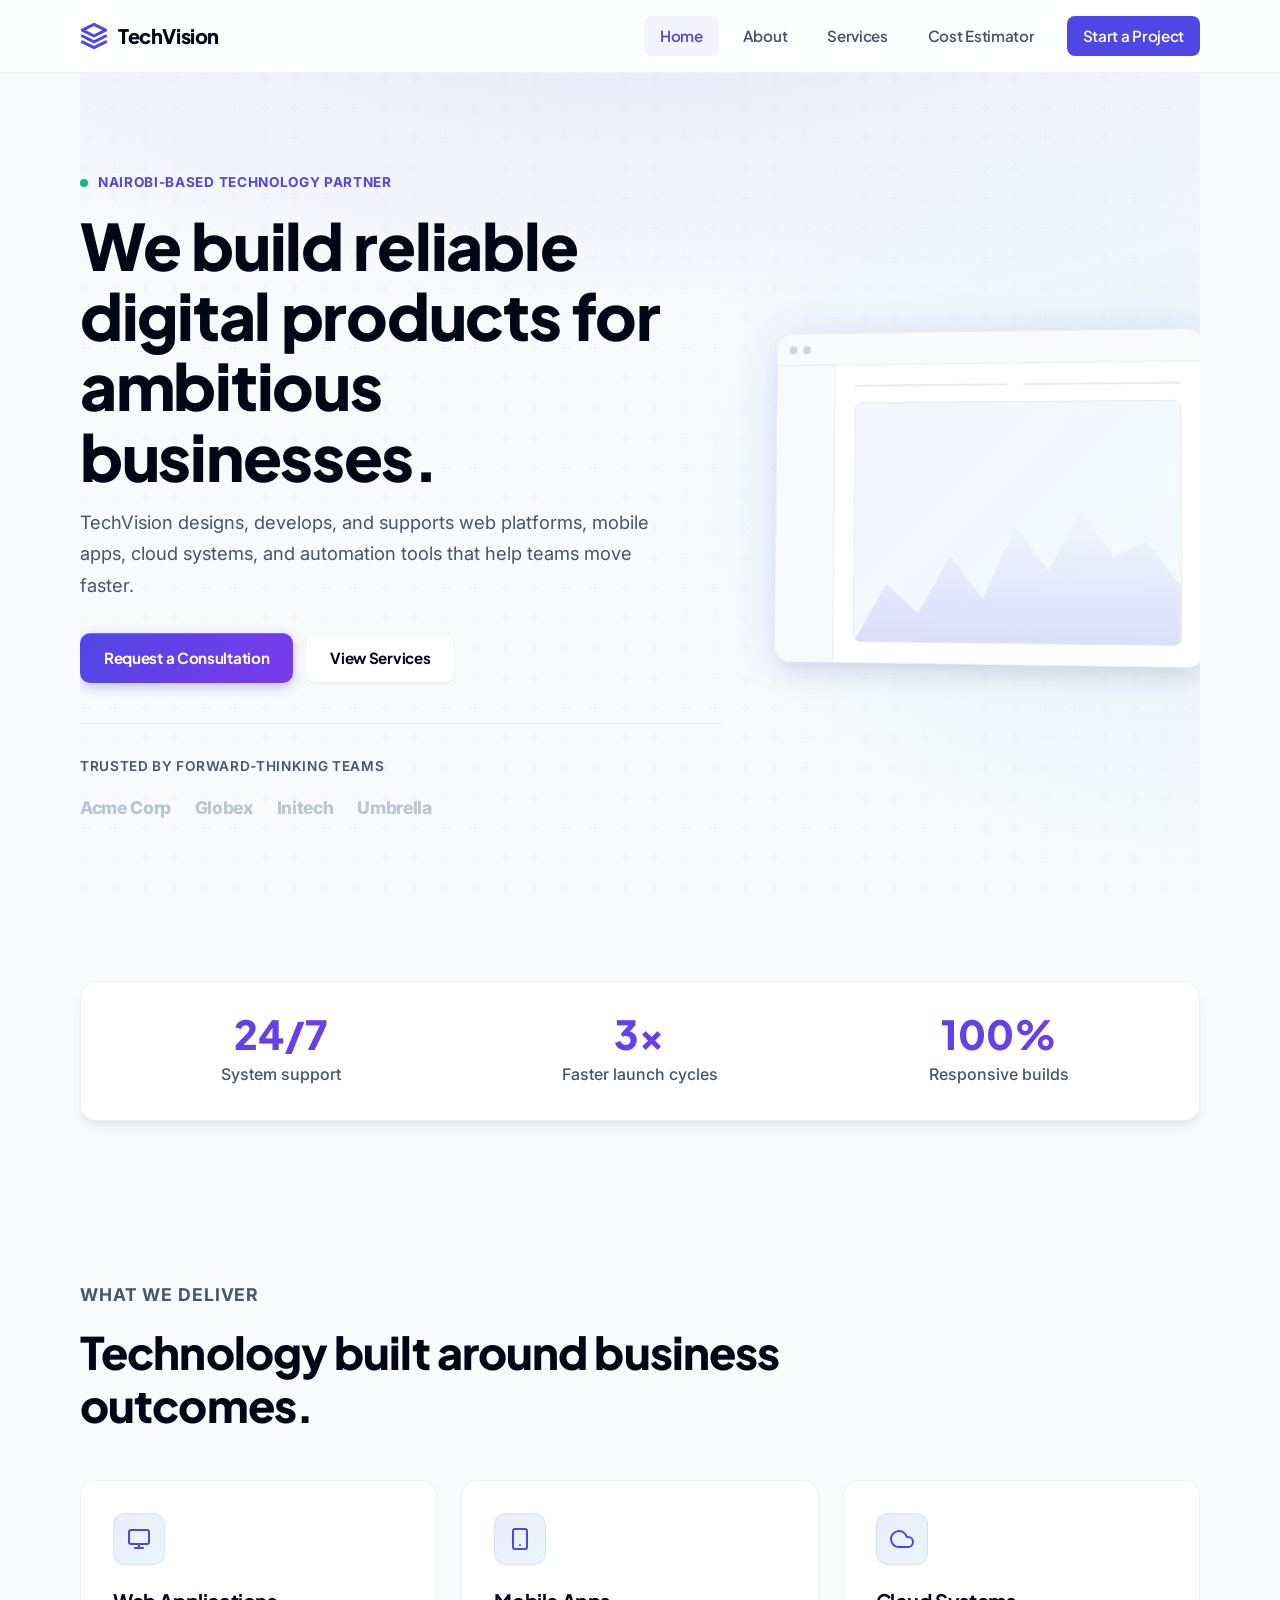
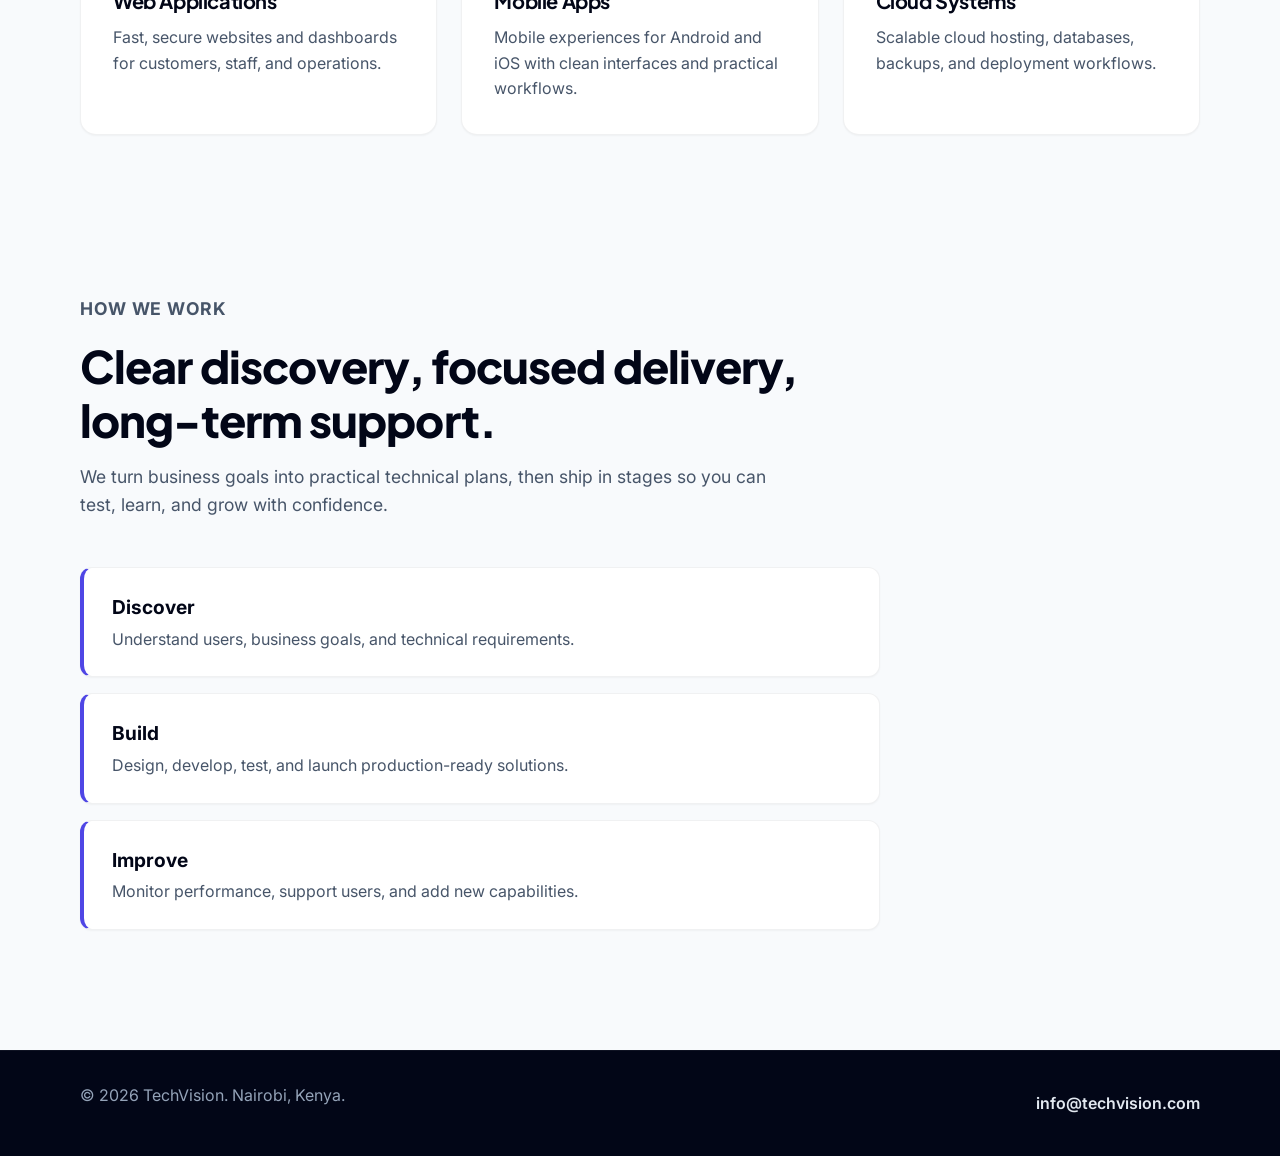
==== index.html @ 848f757a "Remove duplicate HTML files, enhance design with modern colors, gradients, and Inter font" ====
<!DOCTYPE html>
<html lang="en">
<head>
    <meta charset="UTF-8">
    <meta name="viewport" content="width=device-width, initial-scale=1.0">
    <title>TechVision | Digital Solutions for Growing Teams</title>
    
    <!-- Modern Fonts -->
    <link rel="preconnect" href="https://fonts.googleapis.com">
    <link rel="preconnect" href="https://fonts.gstatic.com" crossorigin>
    <link href="https://fonts.googleapis.com/css2?family=Plus+Jakarta+Sans:wght@500;700;800&family=Inter:wght@400;500;600&display=swap" rel="stylesheet">
    
    <link rel="stylesheet" href="style.css">
</head>
<body>

<header class="site-header">
    <nav class="nav">
        <a href="index.html" class="brand">
            <!-- SVG Logo Icon -->
            <svg width="28" height="28" viewBox="0 0 24 24" fill="none" stroke="currentColor" stroke-width="2.5" stroke-linecap="round" stroke-linejoin="round" style="color: var(--brand); margin-right: 10px;">
                <path d="M12 2L2 7l10 5 10-5-10-5z"/><path d="M2 17l10 5 10-5"/><path d="M2 12l10 5 10-5"/>
            </svg>
            TechVision
        </a>
        <button class="nav-toggle" aria-label="Toggle menu">
            <span></span><span></span><span></span>
        </button>
        <div class="nav-links">
            <a href="index.html" aria-current="page">Home</a>
            <a href="about.html">About</a>
            <a href="services.html">Services</a>
            <a href="estimator.html">Cost Estimator</a>
            <a href="contact.html" class="nav-cta">Start a Project</a>
        </div>
    </nav>
</header>

<main>
    <!-- HERO SECTION -->
    <section class="hero">
        <div class="hero-content">
            <p class="eyebrow"><span class="pulse-dot"></span> Nairobi-based technology partner</p>
            <h1>We build reliable digital products for ambitious businesses.</h1>
            <p class="hero-copy">TechVision designs, develops, and supports web platforms, mobile apps, cloud systems, and automation tools that help teams move faster.</p>
            
            <div class="hero-actions">
                <a href="contact.html" class="button primary">Request a Consultation</a>
                <a href="services.html" class="button secondary">View Services</a>
            </div>

            <!-- New Trust Bar -->
            <div class="trust-bar">
                <span>Trusted by forward-thinking teams</span>
                <div class="trust-logos">
                    <div class="logo-placeholder">Acme Corp</div>
                    <div class="logo-placeholder">Globex</div>
                    <div class="logo-placeholder">Initech</div>
                    <div class="logo-placeholder">Umbrella</div>
                </div>
            </div>
        </div>

        <!-- CSS-Only Dashboard Mockup Visual -->
        <div class="hero-visual">
            <div class="dashboard-mockup">
                <div class="mockup-header"></div>
                <div class="mockup-body">
                    <div class="mockup-sidebar"></div>
                    <div class="mockup-content">
                        <div class="mockup-card"></div>
                        <div class="mockup-card"></div>
                        <div class="mockup-chart"></div>
                    </div>
                </div>
            </div>
        </div>
    </section>

    <!-- METRICS SECTION -->
    <section class="section metrics-section">
        <div class="metrics-grid">
            <div class="metric-item">
                <strong>24/7</strong>
                <span>System support</span>
            </div>
            <div class="metric-item">
                <strong>3x</strong>
                <span>Faster launch cycles</span>
            </div>
            <div class="metric-item">
                <strong>100%</strong>
                <span>Responsive builds</span>
            </div>
        </div>
    </section>

    <!-- SERVICES SECTION -->
    <section class="section">
        <div class="section-heading">
            <p class="eyebrow">What we deliver</p>
            <h2>Technology built around business outcomes.</h2>
        </div>
        <div class="service-grid">
            <div class="card">
                <div class="service-icon">
                    <svg width="24" height="24" viewBox="0 0 24 24" fill="none" stroke="currentColor" stroke-width="2" stroke-linecap="round" stroke-linejoin="round"><rect x="2" y="3" width="20" height="14" rx="2" ry="2"></rect><line x1="8" y1="21" x2="16" y2="21"></line><line x1="12" y1="17" x2="12" y2="21"></line></svg>
                </div>
                <h3>Web Applications</h3>
                <p>Fast, secure websites and dashboards for customers, staff, and operations.</p>
            </div>
            <div class="card">
                <div class="service-icon">
                    <svg width="24" height="24" viewBox="0 0 24 24" fill="none" stroke="currentColor" stroke-width="2" stroke-linecap="round" stroke-linejoin="round"><rect x="5" y="2" width="14" height="20" rx="2" ry="2"></rect><line x1="12" y1="18" x2="12.01" y2="18"></line></svg>
                </div>
                <h3>Mobile Apps</h3>
                <p>Mobile experiences for Android and iOS with clean interfaces and practical workflows.</p>
            </div>
            <div class="card">
                <div class="service-icon">
                    <svg width="24" height="24" viewBox="0 0 24 24" fill="none" stroke="currentColor" stroke-width="2" stroke-linecap="round" stroke-linejoin="round"><path d="M18 10h-1.26A8 8 0 1 0 9 20h9a5 5 0 0 0 0-10z"></path></svg>
                </div>
                <h3>Cloud Systems</h3>
                <p>Scalable cloud hosting, databases, backups, and deployment workflows.</p>
            </div>
        </div>
    </section>

    <!-- PROCESS SECTION -->
    <section class="section">
        <div class="section-heading">
            <p class="eyebrow">How we work</p>
            <h2>Clear discovery, focused delivery, long-term support.</h2>
            <p>We turn business goals into practical technical plans, then ship in stages so you can test, learn, and grow with confidence.</p>
        </div>
        <div class="steps">
            <div>
                <strong>Discover</strong>
                <span>Understand users, business goals, and technical requirements.</span>
            </div>
            <div>
                <strong>Build</strong>
                <span>Design, develop, test, and launch production-ready solutions.</span>
            </div>
            <div>
                <strong>Improve</strong>
                <span>Monitor performance, support users, and add new capabilities.</span>
            </div>
        </div>
    </section>
</main>

<footer class="site-footer">
    <p>© 2026 TechVision. Nairobi, Kenya.</p>
    <a href="mailto:info@techvision.com">info@techvision.com</a>
</footer>

<script>
    // Simple mobile menu toggle
    document.querySelector('.nav-toggle').addEventListener('click', function() {
        document.querySelector('.nav-links').classList.toggle('is-open');
    });
</script>

</body>
</html>
---- style.css ----
:root {
    /* Modern Premium Palette */
    --ink: #020617;
    --muted: #475569;
    --line: rgba(15, 23, 42, 0.06);
    --paper: #ffffff;
    --soft: #f8fafc;
    
    /* Indigo & Cyan Tech Palette */
    --brand: #4f46e5; 
    --brand-dark: #3730a3;
    --brand-light: #818cf8;
    --accent: #06b6d4;
    --accent-dark: #0891b2;
    --success: #10b981;
    
    /* Modern Gradients & Shadows */
    --gradient: linear-gradient(135deg, #4f46e5 0%, #7c3aed 100%);
    --shadow-sm: 0 1px 2px rgba(0,0,0,0.04);
    --shadow: 0 4px 6px -1px rgba(0, 0, 0, 0.05), 0 10px 15px -3px rgba(0, 0, 0, 0.04);
    --shadow-lg: 0 20px 25px -5px rgba(0, 0, 0, 0.05), 0 10px 10px -5px rgba(0, 0, 0, 0.02);
    --glow: 0 0 40px rgba(79, 70, 229, 0.15);
}

* {
    box-sizing: border-box;
}

body {
    margin: 0;
    color: var(--ink);
    background: var(--soft);
    font-family: 'Inter', system-ui, -apple-system, sans-serif; 
    line-height: 1.6;
    -webkit-font-smoothing: antialiased;
    -moz-osx-font-smoothing: grayscale;
}

a {
    color: inherit;
    text-decoration: none;
}

/* --- TYPOGRAPHY --- */
h1, h2, h3, .brand, .button, .nav-links a, label, legend {
    font-family: 'Plus Jakarta Sans', system-ui, sans-serif;
    letter-spacing: -0.02em;
}

h1, h2 {
    color: var(--ink);
    font-weight: 800;
    margin: 0 0 16px;
}

h1 {
    font-size: clamp(2.5rem, 6vw, 4rem);
    line-height: 1.1;
}

h2 {
    font-size: clamp(1.8rem, 4vw, 2.8rem);
    line-height: 1.2;
}

h3 {
    margin: 0 0 8px;
    font-size: 1.25rem;
}

p {
    margin: 0 0 16px;
}

/* --- HEADER & NAV --- */
.site-header {
    position: sticky;
    top: 0;
    z-index: 20;
    background: rgba(255, 255, 255, 0.85);
    backdrop-filter: blur(12px);
    -webkit-backdrop-filter: blur(12px);
    border-bottom: 1px solid var(--line);
}

.nav {
    width: min(1120px, calc(100% - 32px));
    min-height: 72px;
    margin: 0 auto;
    display: flex;
    align-items: center;
    justify-content: space-between;
    gap: 24px;
}

.brand {
    display: inline-flex;
    align-items: center;
    font-weight: 800;
    font-size: 1.25rem;
    color: var(--ink);
}

.nav-links {
    display: flex;
    align-items: center;
    gap: 8px;
}

.nav-links a {
    min-height: 40px;
    display: inline-flex;
    align-items: center;
    padding: 8px 16px;
    color: var(--muted);
    font-weight: 600;
    font-size: 0.95rem;
    border-radius: 8px;
    transition: all 0.2s ease;
}

.nav-links a:hover,
.nav-links a[aria-current="page"] {
    color: var(--brand);
    background: rgba(79, 70, 229, 0.06);
}

.nav-links .nav-cta {
    color: white;
    background: var(--brand);
    margin-left: 8px;
}

.nav-links .nav-cta:hover {
    background: var(--brand-dark);
    color: white;
}

.nav-toggle {
    display: none;
    width: 42px;
    height: 42px;
    padding: 8px;
    border: 1px solid var(--line);
    background: white;
    border-radius: 8px;
    cursor: pointer;
}

.nav-toggle span {
    display: block;
    height: 2px;
    margin: 5px 0;
    background: var(--ink);
    border-radius: 2px;
}

/* --- LAYOUT CONTAINERS --- */
.hero,
.section {
    width: min(1120px, calc(100% - 32px));
    margin: 0 auto;
}

/* --- HERO SECTION --- */
.hero {
    min-height: calc(100vh - 72px);
    display: grid;
    grid-template-columns: minmax(0, 1.2fr) minmax(280px, 0.8fr);
    align-items: center;
    gap: 48px;
    padding: 80px 0 60px;
    position: relative;
    overflow: hidden;
    background-image: 
        radial-gradient(ellipse 80% 50% at 50% -20%, rgba(79, 70, 229, 0.12), transparent),
        radial-gradient(ellipse 50% 50% at 100% 50%, rgba(6, 182, 212, 0.08), transparent),
        url("data:image/svg+xml,%3Csvg width='60' height='60' viewBox='0 0 60 60' xmlns='http://www.w3.org/2000/svg'%3E%3Cg fill='none' fill-rule='evenodd'%3E%3Cg fill='%239C92AC' fill-opacity='0.03'%3E%3Cpath d='M36 34v-4h-2v4h-4v2h4v4h2v-4h4v-2h-4zm0-30V0h-2v4h-4v2h4v4h2V6h4V4h-4zM6 34v-4H4v4H0v2h4v4h2v-4h4v-2H6zM6 4V0H4v4H0v2h4v4h2V6h4V4H6z'/%3E%3C/g%3E%3C/g%3E%3C/svg%3E");
}

.hero-content {
    position: relative;
    z-index: 2;
}

.eyebrow {
    margin: 0 0 16px;
    color: var(--brand);
    font-size: 0.85rem;
    font-weight: 700;
    letter-spacing: 0.05em;
    text-transform: uppercase;
    display: flex;
    align-items: center;
}

.pulse-dot {
    display: inline-block;
    width: 8px;
    height: 8px;
    background: var(--success);
    border-radius: 50%;
    margin-right: 10px;
    box-shadow: 0 0 0 0 rgba(16, 185, 129, 0.7);
    animation: pulse 2s infinite;
}

@keyframes pulse {
    0% { box-shadow: 0 0 0 0 rgba(16, 185, 129, 0.7); }
    70% { box-shadow: 0 0 0 10px rgba(16, 185, 129, 0); }
    100% { box-shadow: 0 0 0 0 rgba(16, 185, 129, 0); }
}

.hero-copy {
    max-width: 600px;
    color: var(--muted);
    font-size: 1.15rem;
    line-height: 1.7;
}

.hero-actions {
    display: flex;
    flex-wrap: wrap;
    gap: 12px;
    margin: 32px 0;
}

/* --- BUTTONS --- */
.button {
    min-height: 48px;
    display: inline-flex;
    align-items: center;
    justify-content: center;
    padding: 12px 24px;
    border: 0;
    border-radius: 10px;
    font-weight: 700;
    font-size: 0.95rem;
    cursor: pointer;
    transition: all 0.3s cubic-bezier(0.4, 0, 0.2, 1);
    position: relative;
    overflow: hidden;
}

.button.primary {
    color: white;
    background: var(--gradient);
    box-shadow: 0 4px 12px rgba(79, 70, 229, 0.3), inset 0 1px 0 rgba(255,255,255,0.2);
}

.button.primary:hover {
    transform: translateY(-2px);
    box-shadow: 0 8px 20px rgba(79, 70, 229, 0.4), inset 0 1px 0 rgba(255,255,255,0.2);
}

.button.secondary {
    color: var(--ink);
    background: var(--paper);
    border: 1px solid var(--line);
    box-shadow: var(--shadow-sm);
}

.button.secondary:hover {
    background: var(--soft);
    border-color: rgba(79, 70, 229, 0.2);
    transform: translateY(-2px);
    box-shadow: var(--shadow);
}

/* --- TRUST BAR --- */
.trust-bar {
    margin-top: 40px;
    padding-top: 32px;
    border-top: 1px solid var(--line);
}

.trust-bar span {
    display: block;
    color: var(--muted);
    font-size: 0.85rem;
    font-weight: 600;
    margin-bottom: 16px;
    text-transform: uppercase;
    letter-spacing: 0.05em;
}

.trust-logos {
    display: flex;
    flex-wrap: wrap;
    gap: 24px;
    align-items: center;
}

.logo-placeholder {
    color: #94a3b8;
    font-weight: 800;
    font-size: 1.1rem;
    letter-spacing: -0.02em;
    opacity: 0.6;
    transition: opacity 0.2s;
}

.logo-placeholder:hover {
    opacity: 1;
}

/* --- HERO VISUAL (Mockup) --- */
.hero-visual {
    position: relative;
    perspective: 1000px;
}

.dashboard-mockup {
    background: var(--paper);
    border: 1px solid var(--line);
    border-radius: 16px;
    box-shadow: var(--shadow-lg), var(--glow);
    overflow: hidden;
    transform: rotateY(-5deg) rotateX(2deg);
    transition: transform 0.5s ease;
}

.dashboard-mockup:hover {
    transform: rotateY(0deg) rotateX(0deg);
}

.mockup-header {
    height: 32px;
    background: var(--soft);
    border-bottom: 1px solid var(--line);
    display: flex;
    align-items: center;
    padding: 0 12px;
    gap: 6px;
}

.mockup-header::before,
.mockup-header::after {
    content: '';
    width: 8px;
    height: 8px;
    border-radius: 50%;
    background: #cbd5e1;
}

.mockup-body {
    display: flex;
    height: 300px;
}

.mockup-sidebar {
    width: 60px;
    background: var(--soft);
    border-right: 1px solid var(--line);
}

.mockup-content {
    flex: 1;
    padding: 20px;
    display: grid;
    grid-template-columns: 1fr 1fr;
    grid-template-rows: auto 1fr;
    gap: 16px;
}

.mockup-card {
    background: var(--soft);
    border-radius: 8px;
    border: 1px solid var(--line);
}

.mockup-chart {
    grid-column: 1 / -1;
    background: linear-gradient(135deg, rgba(79, 70, 229, 0.05), rgba(6, 182, 212, 0.05));
    border-radius: 8px;
    border: 1px solid var(--line);
    position: relative;
    overflow: hidden;
}

.mockup-chart::after {
    content: '';
    position: absolute;
    bottom: 0;
    left: 0;
    right: 0;
    height: 60%;
    background: linear-gradient(to top, rgba(79, 70, 229, 0.15), transparent);
    clip-path: polygon(0 100%, 10% 60%, 20% 80%, 30% 40%, 40% 70%, 50% 20%, 60% 50%, 70% 10%, 80% 40%, 90% 30%, 100% 60%, 100% 100%);
}

/* --- METRICS SECTION --- */
.metrics-section {
    padding: 40px 0;
}

.metrics-grid {
    display: grid;
    grid-template-columns: repeat(3, 1fr);
    gap: 24px;
    background: var(--paper);
    border: 1px solid var(--line);
    border-radius: 16px;
    padding: 32px;
    box-shadow: var(--shadow);
}

.metric-item {
    text-align: center;
}

.metric-item strong {
    display: block;
    font-family: 'Plus Jakarta Sans', sans-serif;
    font-size: 2.5rem;
    font-weight: 800;
    color: var(--brand);
    line-height: 1;
    margin-bottom: 8px;
    background: var(--gradient);
    -webkit-background-clip: text;
    -webkit-text-fill-color: transparent;
    background-clip: text;
}

.metric-item span {
    color: var(--muted);
    font-weight: 500;
}

/* --- SECTIONS --- */
.section {
    padding: 80px 0;
}

.section-heading {
    max-width: 720px;
    margin-bottom: 48px;
}

.section-heading p {
    color: var(--muted);
    font-size: 1.1rem;
}

/* --- SERVICE GRID --- */
.service-grid {
    display: grid;
    grid-template-columns: repeat(3, minmax(0, 1fr));
    gap: 24px;
}

.card {
    background: var(--paper);
    border: 1px solid var(--line);
    border-radius: 16px;
    box-shadow: var(--shadow-sm);
    transition: all 0.3s cubic-bezier(0.4, 0, 0.2, 1);
    padding: 32px;
}

.card:hover {
    transform: translateY(-6px);
    border-color: rgba(79, 70, 229, 0.2);
    box-shadow: var(--shadow-lg), var(--glow);
}

.service-icon {
    width: 52px;
    height: 52px;
    display: flex;
    align-items: center;
    justify-content: center;
    margin-bottom: 20px;
    background: linear-gradient(135deg, rgba(79, 70, 229, 0.1), rgba(6, 182, 212, 0.1));
    border: 1px solid rgba(79, 70, 229, 0.1);
    border-radius: 12px;
    color: var(--brand);
}

.card p {
    color: var(--muted);
    margin: 0;
}

/* --- STEPS --- */
.steps {
    display: grid;
    gap: 16px;
    max-width: 800px;
}

.steps div {
    padding: 24px 28px;
    background: var(--paper);
    border: 1px solid var(--line);
    border-left: 4px solid var(--brand);
    border-radius: 12px;
    transition: all 0.3s ease;
    box-shadow: var(--shadow-sm);
    display: flex;
    flex-direction: column;
    gap: 4px;
}

.steps div:hover {
    transform: translateX(8px);
    border-color: rgba(79, 70, 229, 0.2);
    border-left-color: var(--accent);
    box-shadow: var(--shadow);
}

.steps strong {
    font-size: 1.2rem;
    color: var(--ink);
}

.steps span {
    color: var(--muted);
}

/* --- FOOTER --- */
.site-footer {
    display: flex;
    justify-content: space-between;
    align-items: center;
    gap: 20px;
    padding: 32px max(16px, calc((100% - 1120px) / 2));
    color: #94a3b8;
    background: var(--ink);
    border-top: 1px solid rgba(255,255,255,0.05);
    margin-top: 40px;
}

.site-footer a {
    color: #e2e8f0;
    font-weight: 600;
    transition: color 0.2s;
}

.site-footer a:hover {
    color: white;
}

/* --- RESPONSIVE --- */
@media (max-width: 900px) {
    .hero {
        grid-template-columns: 1fr;
        min-height: auto;
        padding-top: 48px;
        text-align: center;
    }
    
    .hero-content {
        display: flex;
        flex-direction: column;
        align-items: center;
    }
    
    .hero-copy {
        max-width: 100%;
    }
    
    .hero-actions {
        justify-content: center;
    }
    
    .trust-bar {
        text-align: center;
    }
    
    .trust-logos {
        justify-content: center;
    }
    
    .dashboard-mockup {
        transform: none;
        margin-top: 40px;
    }
    
    .service-grid {
        grid-template-columns: 1fr;
    }
    
    .metrics-grid {
        grid-template-columns: 1fr;
        gap: 32px;
    }
}

@media (max-width: 780px) {
    .nav {
        flex-wrap: wrap;
        padding: 12px 0;
    }

    .nav-toggle {
        display: block;
    }

    .nav-links {
        width: 100%;
        display: none;
        align-items: stretch;
        flex-direction: column;
        margin-top: 12px;
    }

    .nav-links.is-open {
        display: flex;
    }

    .nav-links a {
        justify-content: center;
        padding: 12px;
    }
    
    .nav-links .nav-cta {
        margin-left: 0;
        margin-top: 8px;
    }

    .site-footer {
        flex-direction: column;
        text-align: center;
    }
}
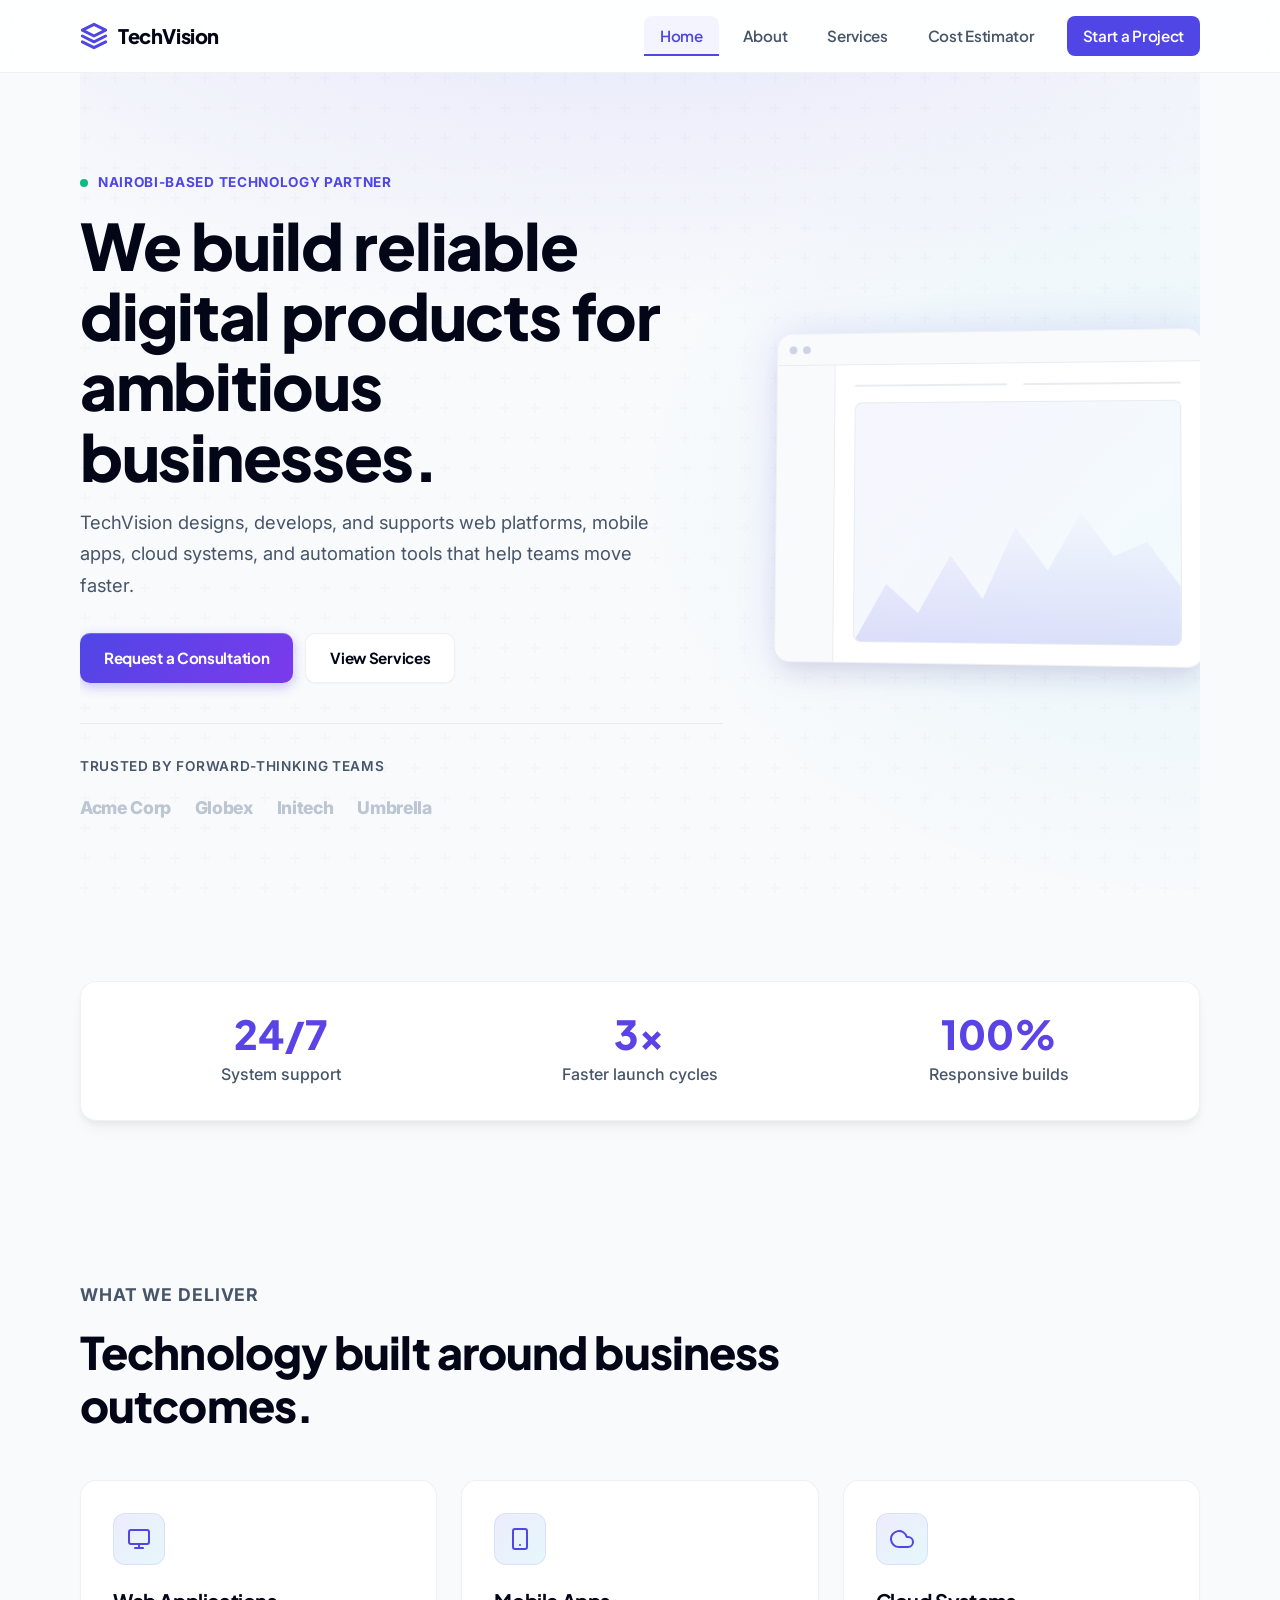
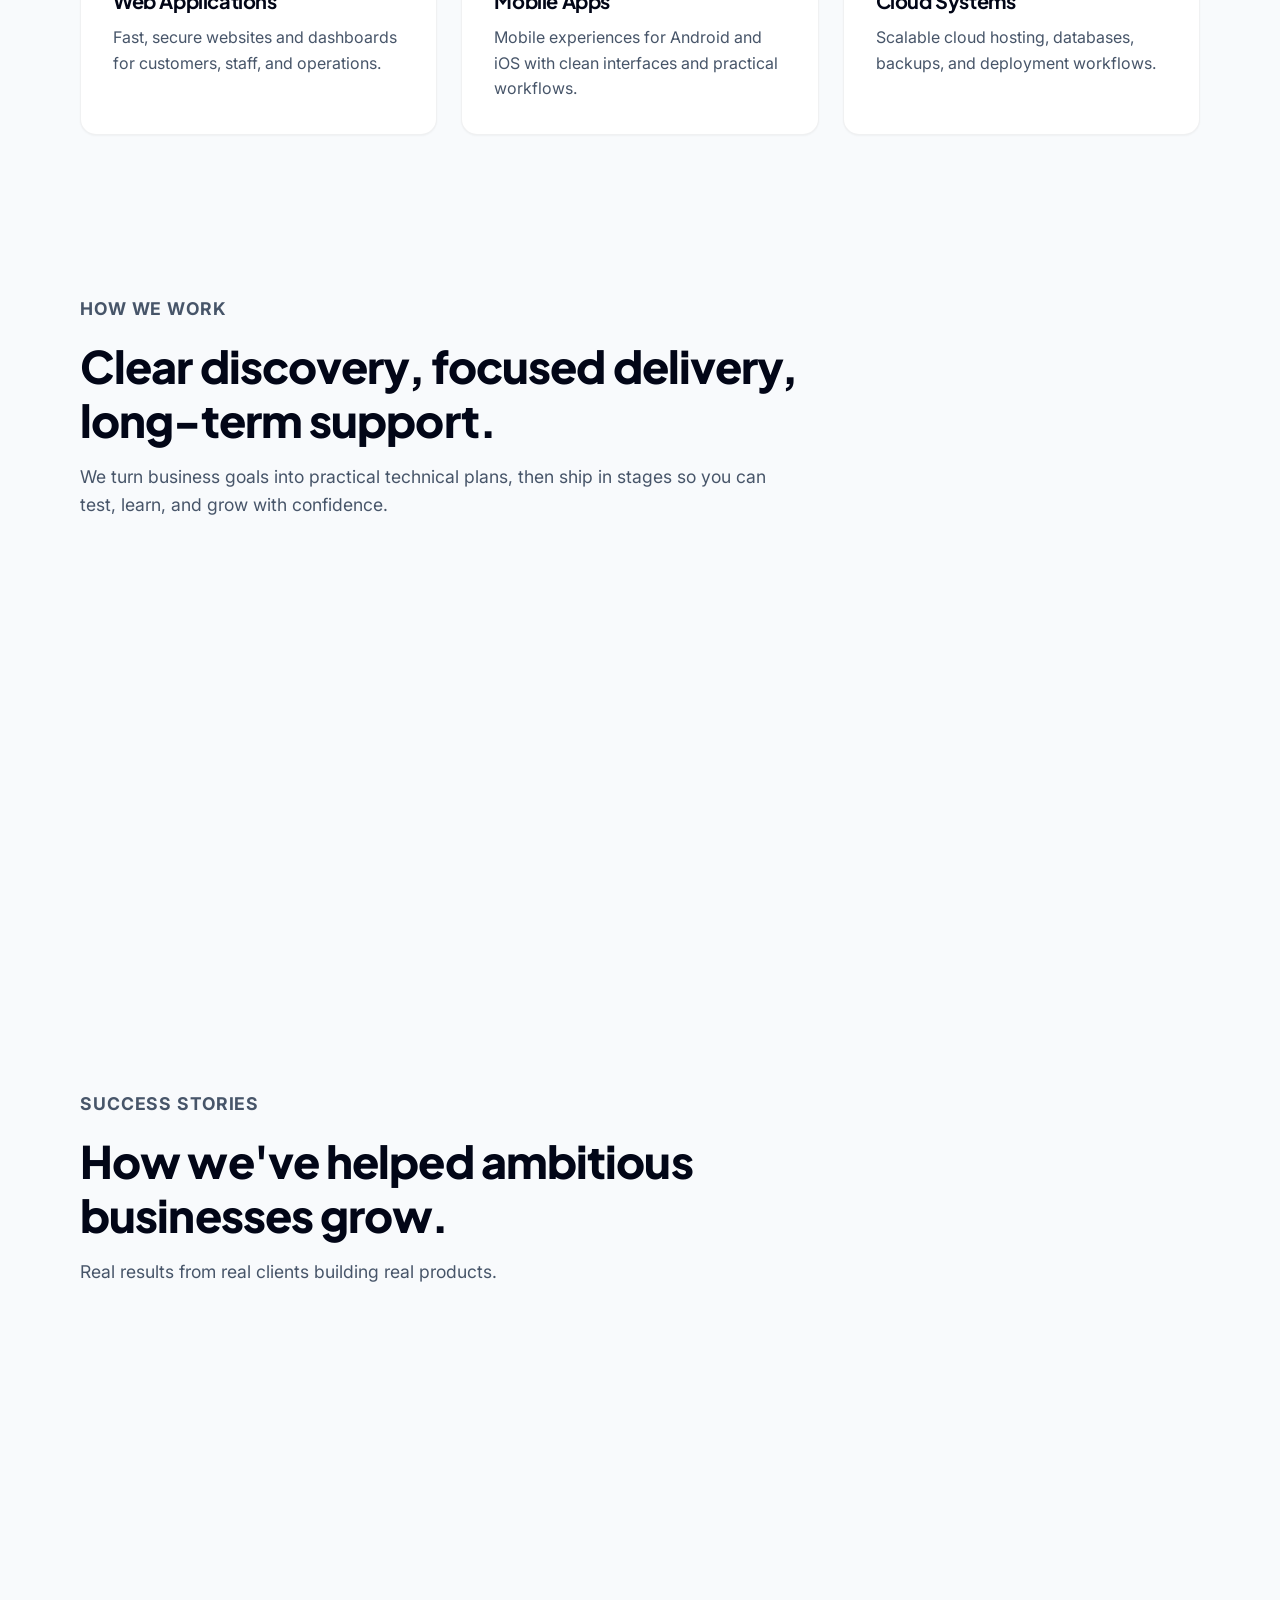
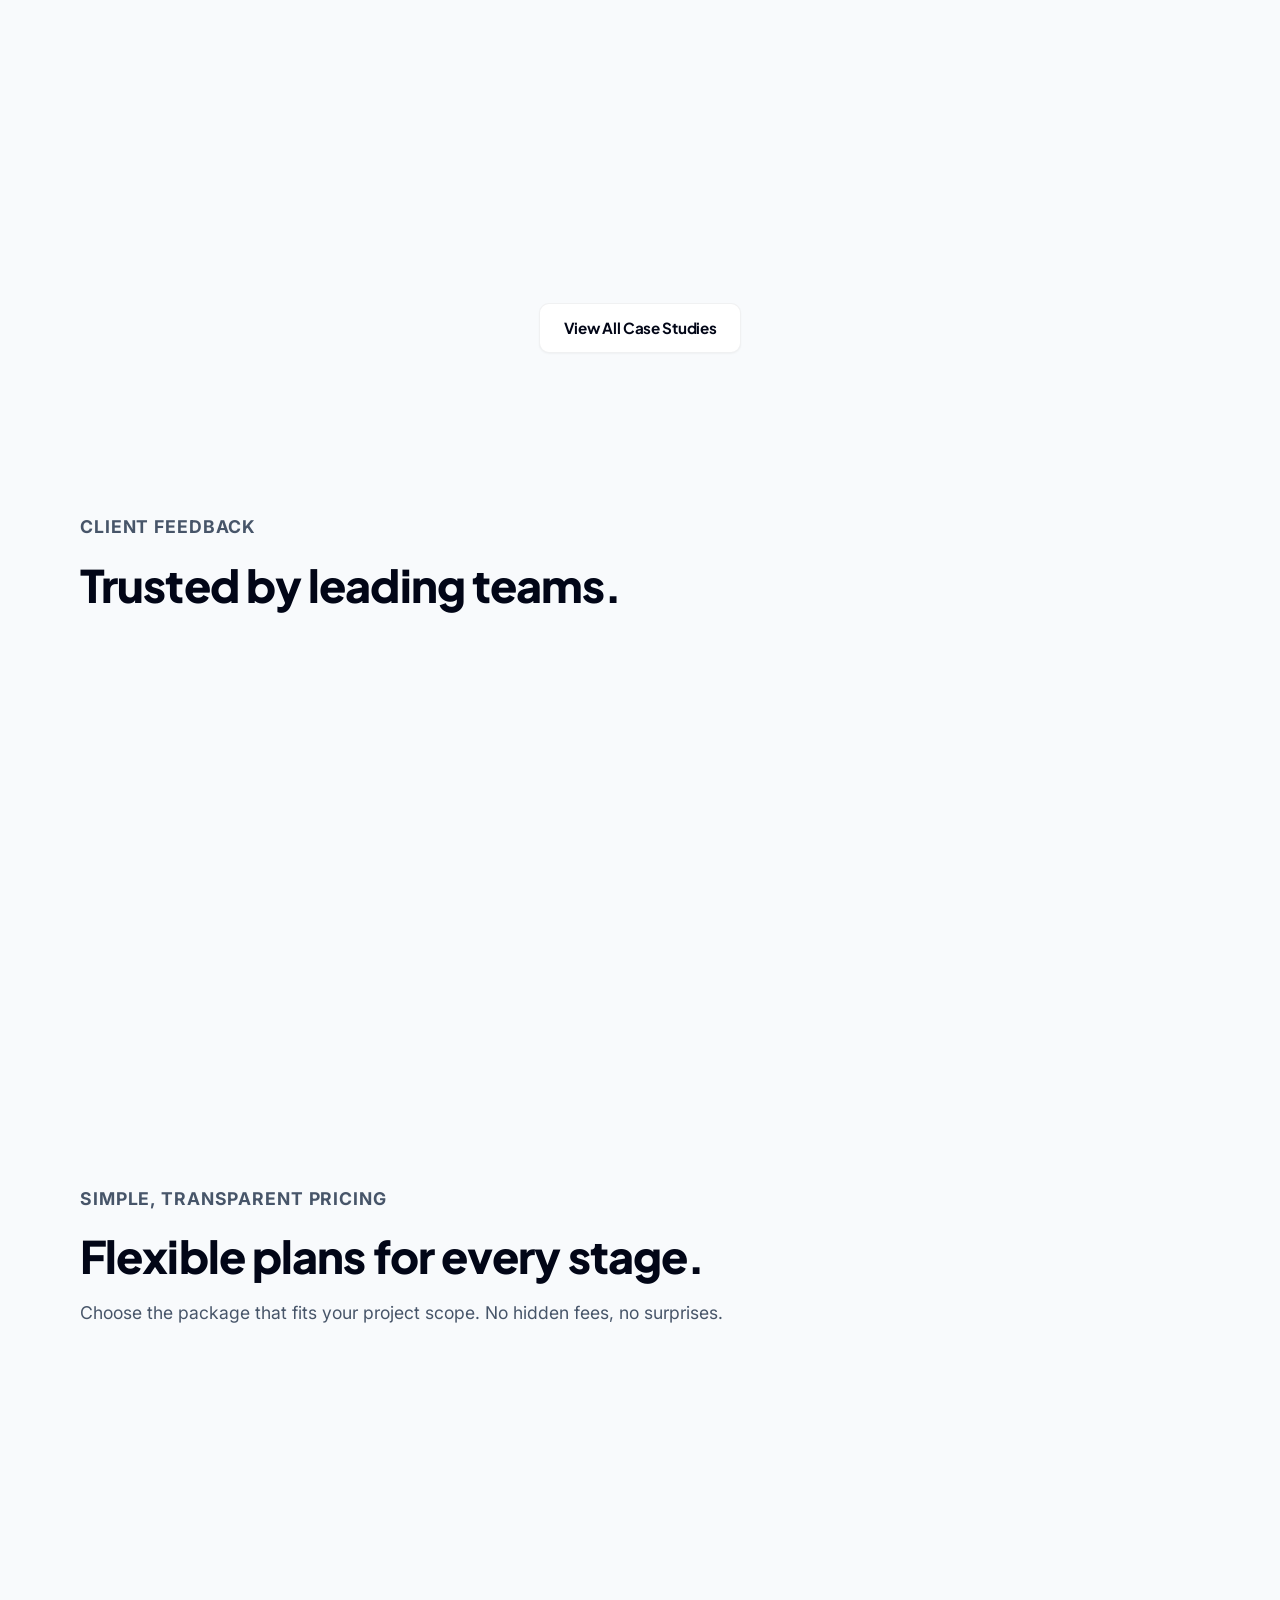
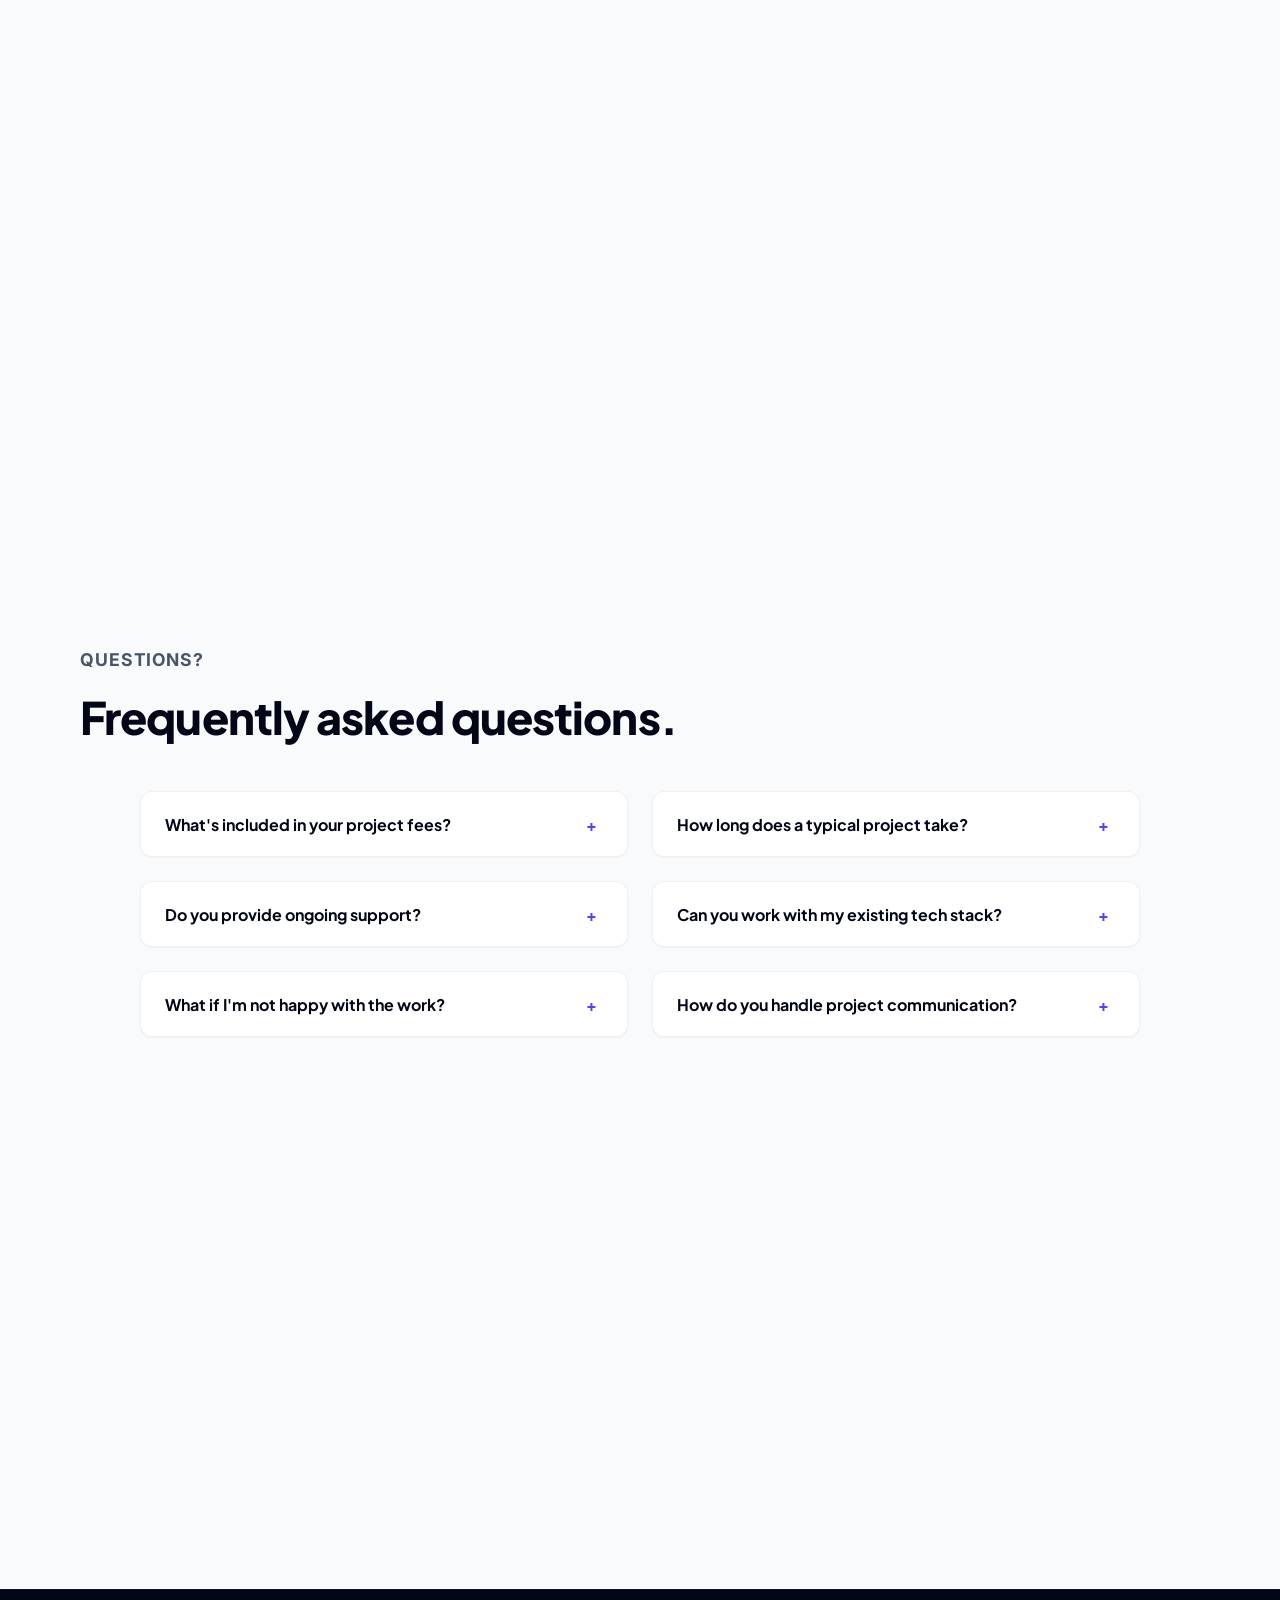
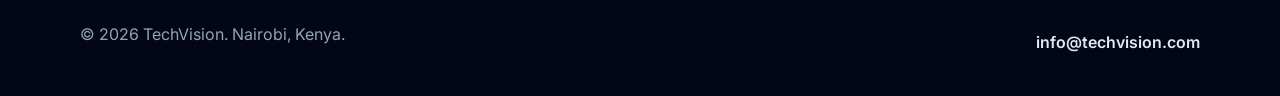
==== commit 2ff48f08: "feat: add new case studies page with detailed project examples Co-authored-by: Okello Elly <19509687" ====
--- a/index.html
+++ b/index.html
@@ -134,18 +134,243 @@
             <p>We turn business goals into practical technical plans, then ship in stages so you can test, learn, and grow with confidence.</p>
         </div>
         <div class="steps">
-            <div>
+            <div class="animate-on-scroll">
                 <strong>Discover</strong>
                 <span>Understand users, business goals, and technical requirements.</span>
             </div>
-            <div>
+            <div class="animate-on-scroll">
                 <strong>Build</strong>
                 <span>Design, develop, test, and launch production-ready solutions.</span>
             </div>
-            <div>
+            <div class="animate-on-scroll">
                 <strong>Improve</strong>
                 <span>Monitor performance, support users, and add new capabilities.</span>
             </div>
+        </div>
+    </section>
+
+    <!-- CASE STUDIES PREVIEW SECTION -->
+    <section class="section">
+        <div class="section-heading">
+            <p class="eyebrow">Success stories</p>
+            <h2>How we've helped ambitious businesses grow.</h2>
+            <p>Real results from real clients building real products.</p>
+        </div>
+        <div class="case-study-grid">
+            <div class="case-study-card animate-on-scroll">
+                <div class="case-study-image">📊</div>
+                <div class="case-study-content">
+                    <span class="case-study-tag">SaaS Platform</span>
+                    <h3 class="case-study-title">Enterprise Dashboard</h3>
+                    <p class="case-study-desc">Built a real-time analytics dashboard for a FinTech startup, enabling data-driven decisions across 50+ customers.</p>
+                    <div class="case-study-result">
+                        <div class="result-item">
+                            <span class="result-number">50+</span>
+                            <span class="result-label">Active Users</span>
+                        </div>
+                        <div class="result-item">
+                            <span class="result-number">99.9%</span>
+                            <span class="result-label">Uptime</span>
+                        </div>
+                    </div>
+                </div>
+            </div>
+            <div class="case-study-card animate-on-scroll">
+                <div class="case-study-image">📱</div>
+                <div class="case-study-content">
+                    <span class="case-study-tag">Mobile App</span>
+                    <h3 class="case-study-title">Consumer App Launch</h3>
+                    <p class="case-study-desc">Developed a cross-platform mobile app for an e-commerce startup, from concept to App Store & Google Play in 16 weeks.</p>
+                    <div class="case-study-result">
+                        <div class="result-item">
+                            <span class="result-number">100K+</span>
+                            <span class="result-label">Downloads</span>
+                        </div>
+                        <div class="result-item">
+                            <span class="result-number">4.7★</span>
+                            <span class="result-label">App Rating</span>
+                        </div>
+                    </div>
+                </div>
+            </div>
+        </div>
+        <div style="text-align: center; margin-top: 40px;">
+            <a href="case-studies.html" class="button secondary">View All Case Studies</a>
+        </div>
+    </section>
+
+    <!-- TESTIMONIALS SECTION -->
+    <section class="section">
+        <div class="section-heading">
+            <p class="eyebrow">Client feedback</p>
+            <h2>Trusted by leading teams.</h2>
+        </div>
+        <div class="testimonial-grid">
+            <div class="testimonial-card animate-on-scroll">
+                <div class="testimonial-header">
+                    <div class="testimonial-avatar">SN</div>
+                    <div class="testimonial-info">
+                        <h4 class="testimonial-name">Sarah Njeri</h4>
+                        <p class="testimonial-role">CEO, FinFlow</p>
+                    </div>
+                </div>
+                <div class="testimonial-stars">★★★★★</div>
+                <p class="testimonial-text">"TechVision didn't just build our platform—they understood our business and delivered solutions that actually work. The team's expertise in cloud infrastructure saved us thousands in hosting costs."</p>
+            </div>
+            <div class="testimonial-card animate-on-scroll">
+                <div class="testimonial-header">
+                    <div class="testimonial-avatar">MW</div>
+                    <div class="testimonial-info">
+                        <h4 class="testimonial-name">Marcus Williams</h4>
+                        <p class="testimonial-role">Product Manager, Apex</p>
+                    </div>
+                </div>
+                <div class="testimonial-stars">★★★★★</div>
+                <p class="testimonial-text">"Working with TechVision was seamless. They communicated clearly, met every deadline, and the code quality is exceptional. Our app has been stable since launch."</p>
+            </div>
+            <div class="testimonial-card animate-on-scroll">
+                <div class="testimonial-header">
+                    <div class="testimonial-avatar">AK</div>
+                    <div class="testimonial-info">
+                        <h4 class="testimonial-name">Amara Kipchoge</h4>
+                        <p class="testimonial-role">Founder, LocalHub</p>
+                    </div>
+                </div>
+                <div class="testimonial-stars">★★★★★</div>
+                <p class="testimonial-text">"The team's creativity and technical skill transformed our vision into reality. They're not just developers—they're strategic partners who care about our success."</p>
+            </div>
+        </div>
+    </section>
+
+    <!-- PRICING SECTION -->
+    <section class="section">
+        <div class="section-heading">
+            <p class="eyebrow">Simple, transparent pricing</p>
+            <h2>Flexible plans for every stage.</h2>
+            <p>Choose the package that fits your project scope. No hidden fees, no surprises.</p>
+        </div>
+        <div class="pricing-grid">
+            <div class="pricing-card animate-on-scroll">
+                <h3 class="pricing-name">Starter</h3>
+                <p class="pricing-desc">Perfect for MVPs and small projects</p>
+                <div class="pricing-price">$5,000</div>
+                <p class="pricing-period">One-time project fee</p>
+                <ul class="pricing-features">
+                    <li>Up to 8 weeks</li>
+                    <li>Single platform (web or mobile)</li>
+                    <li>Basic UI/UX</li>
+                    <li>2 rounds of revisions</li>
+                    <li>1 month support included</li>
+                </ul>
+                <a href="contact.html" class="button secondary pricing-cta">Get Started</a>
+            </div>
+            <div class="pricing-card featured animate-on-scroll">
+                <div class="pricing-badge">Recommended</div>
+                <h3 class="pricing-name">Professional</h3>
+                <p class="pricing-desc">For serious growth-stage projects</p>
+                <div class="pricing-price">$15,000</div>
+                <p class="pricing-period">One-time project fee</p>
+                <ul class="pricing-features">
+                    <li>12-16 weeks</li>
+                    <li>Web + mobile app</li>
+                    <li>Custom UI/UX design</li>
+                    <li>Unlimited revisions</li>
+                    <li>3 months support included</li>
+                    <li>Performance optimization</li>
+                </ul>
+                <a href="contact.html" class="button primary pricing-cta">Start Project</a>
+            </div>
+            <div class="pricing-card animate-on-scroll">
+                <h3 class="pricing-name">Enterprise</h3>
+                <p class="pricing-desc">For complex, scaled solutions</p>
+                <div class="pricing-price">Custom</div>
+                <p class="pricing-period">Based on scope</p>
+                <ul class="pricing-features">
+                    <li>16+ weeks</li>
+                    <li>Multi-platform systems</li>
+                    <li>Advanced architecture</li>
+                    <li>Dedicated team</li>
+                    <li>12 months support</li>
+                    <li>Ongoing optimization</li>
+                </ul>
+                <a href="contact.html" class="button secondary pricing-cta">Schedule Call</a>
+            </div>
+        </div>
+    </section>
+
+    <!-- FAQ SECTION -->
+    <section class="section">
+        <div class="section-heading">
+            <p class="eyebrow">Questions?</p>
+            <h2>Frequently asked questions.</h2>
+        </div>
+        <div class="faq-grid">
+            <div class="faq-item">
+                <button class="faq-question">
+                    <span>What's included in your project fees?</span>
+                    <span class="faq-toggle">+</span>
+                </button>
+                <div class="faq-answer">
+                    <p class="faq-answer-text">Our fees cover design, development, testing, and deployment. We include a period of post-launch support, security audits, and performance optimization. Additional support and features beyond the scope are billed separately.</p>
+                </div>
+            </div>
+            <div class="faq-item">
+                <button class="faq-question">
+                    <span>How long does a typical project take?</span>
+                    <span class="faq-toggle">+</span>
+                </button>
+                <div class="faq-answer">
+                    <p class="faq-answer-text">Timelines depend on complexity. Simple websites take 6-8 weeks, full-stack web apps take 12-16 weeks, and complex systems with mobile apps can take 20+ weeks. We'll provide a detailed timeline during the discovery phase.</p>
+                </div>
+            </div>
+            <div class="faq-item">
+                <button class="faq-question">
+                    <span>Do you provide ongoing support?</span>
+                    <span class="faq-toggle">+</span>
+                </button>
+                <div class="faq-answer">
+                    <p class="faq-answer-text">Yes. All projects include support for the first 1-3 months after launch. After that, we offer flexible maintenance packages starting at $500/month for bug fixes, updates, and performance monitoring.</p>
+                </div>
+            </div>
+            <div class="faq-item">
+                <button class="faq-question">
+                    <span>Can you work with my existing tech stack?</span>
+                    <span class="faq-toggle">+</span>
+                </button>
+                <div class="faq-answer">
+                    <p class="faq-answer-text">Absolutely. We have expertise across web technologies, frameworks, and platforms. If we're not experienced with your specific stack, we're committed to learning it quickly and delivering excellent results.</p>
+                </div>
+            </div>
+            <div class="faq-item">
+                <button class="faq-question">
+                    <span>What if I'm not happy with the work?</span>
+                    <span class="faq-toggle">+</span>
+                </button>
+                <div class="faq-answer">
+                    <p class="faq-answer-text">Your satisfaction is our priority. We include revision rounds in all packages. If major issues arise post-launch, we'll work to resolve them under our support guarantee. We also offer ongoing retainer support for continuous improvements.</p>
+                </div>
+            </div>
+            <div class="faq-item">
+                <button class="faq-question">
+                    <span>How do you handle project communication?</span>
+                    <span class="faq-toggle">+</span>
+                </button>
+                <div class="faq-answer">
+                    <p class="faq-answer-text">We use clear, consistent communication via Slack, email, and weekly check-ins. You'll have direct access to the project lead and regular progress updates. We keep you informed every step of the way.</p>
+                </div>
+            </div>
+        </div>
+    </section>
+
+    <!-- NEWSLETTER SECTION -->
+    <section class="section">
+        <div class="newsletter-box animate-on-scroll">
+            <h3>Stay informed on tech trends</h3>
+            <p>Get insights on web development, cloud infrastructure, and growing your tech team—delivered monthly.</p>
+            <form class="newsletter-form">
+                <input type="email" class="newsletter-input" placeholder="your@email.com" required>
+                <button type="submit" class="button primary newsletter-submit">Subscribe</button>
+            </form>
         </div>
     </section>
 </main>
@@ -163,4 +388,4 @@
 </script>
 
 </body>
-</html>+</html>
--- a/style.css
+++ b/style.css
@@ -519,6 +519,543 @@
     color: var(--muted);
 }
 
+/* --- TESTIMONIALS SECTION --- */
+.testimonial-grid {
+    display: grid;
+    grid-template-columns: repeat(3, 1fr);
+    gap: 24px;
+}
+
+.testimonial-card {
+    background: var(--paper);
+    border: 1px solid var(--line);
+    border-radius: 16px;
+    padding: 32px;
+    box-shadow: var(--shadow-sm);
+    transition: all 0.3s cubic-bezier(0.4, 0, 0.2, 1);
+    display: flex;
+    flex-direction: column;
+}
+
+.testimonial-card:hover {
+    transform: translateY(-6px);
+    border-color: rgba(79, 70, 229, 0.2);
+    box-shadow: var(--shadow-lg), var(--glow);
+}
+
+.testimonial-header {
+    display: flex;
+    align-items: center;
+    gap: 12px;
+    margin-bottom: 20px;
+}
+
+.testimonial-avatar {
+    width: 48px;
+    height: 48px;
+    border-radius: 50%;
+    background: linear-gradient(135deg, #4f46e5, #06b6d4);
+    display: flex;
+    align-items: center;
+    justify-content: center;
+    color: white;
+    font-weight: 800;
+    font-size: 1.25rem;
+    flex-shrink: 0;
+}
+
+.testimonial-info {
+    flex: 1;
+}
+
+.testimonial-name {
+    font-weight: 700;
+    color: var(--ink);
+    margin: 0 0 4px;
+    font-size: 0.95rem;
+}
+
+.testimonial-role {
+    color: var(--muted);
+    font-size: 0.85rem;
+    margin: 0;
+}
+
+.testimonial-stars {
+    color: #fbbf24;
+    font-size: 0.9rem;
+    margin-bottom: 16px;
+    letter-spacing: 1px;
+}
+
+.testimonial-text {
+    color: var(--muted);
+    margin: 0;
+    flex: 1;
+    font-style: italic;
+    line-height: 1.7;
+}
+
+/* --- CASE STUDIES SECTION --- */
+.case-study-grid {
+    display: grid;
+    grid-template-columns: repeat(2, 1fr);
+    gap: 32px;
+}
+
+.case-study-card {
+    background: var(--paper);
+    border: 1px solid var(--line);
+    border-radius: 16px;
+    overflow: hidden;
+    box-shadow: var(--shadow-sm);
+    transition: all 0.3s cubic-bezier(0.4, 0, 0.2, 1);
+    display: flex;
+    flex-direction: column;
+}
+
+.case-study-card:hover {
+    transform: translateY(-6px);
+    border-color: rgba(79, 70, 229, 0.2);
+    box-shadow: var(--shadow-lg), var(--glow);
+}
+
+.case-study-image {
+    width: 100%;
+    height: 240px;
+    background: linear-gradient(135deg, rgba(79, 70, 229, 0.1), rgba(6, 182, 212, 0.1));
+    border-bottom: 1px solid var(--line);
+    display: flex;
+    align-items: center;
+    justify-content: center;
+    font-size: 3rem;
+    color: var(--brand);
+}
+
+.case-study-content {
+    padding: 28px;
+    flex: 1;
+    display: flex;
+    flex-direction: column;
+}
+
+.case-study-tag {
+    display: inline-block;
+    background: rgba(79, 70, 229, 0.08);
+    color: var(--brand);
+    font-size: 0.75rem;
+    font-weight: 700;
+    padding: 4px 12px;
+    border-radius: 6px;
+    text-transform: uppercase;
+    letter-spacing: 0.05em;
+    margin-bottom: 12px;
+    width: fit-content;
+}
+
+.case-study-title {
+    margin: 0 0 12px;
+    font-size: 1.35rem;
+    font-weight: 800;
+    color: var(--ink);
+    line-height: 1.3;
+}
+
+.case-study-desc {
+    color: var(--muted);
+    margin: 0 0 16px;
+    flex: 1;
+}
+
+.case-study-result {
+    display: flex;
+    gap: 16px;
+    padding-top: 16px;
+    border-top: 1px solid var(--line);
+}
+
+.result-item {
+    flex: 1;
+}
+
+.result-number {
+    display: block;
+    font-size: 1.5rem;
+    font-weight: 800;
+    background: var(--gradient);
+    -webkit-background-clip: text;
+    -webkit-text-fill-color: transparent;
+    background-clip: text;
+    margin-bottom: 4px;
+}
+
+.result-label {
+    color: var(--muted);
+    font-size: 0.85rem;
+    font-weight: 500;
+}
+
+/* --- PRICING SECTION --- */
+.pricing-grid {
+    display: grid;
+    grid-template-columns: repeat(3, 1fr);
+    gap: 24px;
+    align-items: start;
+}
+
+.pricing-card {
+    background: var(--paper);
+    border: 1px solid var(--line);
+    border-radius: 16px;
+    padding: 32px;
+    box-shadow: var(--shadow-sm);
+    transition: all 0.3s cubic-bezier(0.4, 0, 0.2, 1);
+    position: relative;
+    display: flex;
+    flex-direction: column;
+}
+
+.pricing-card.featured {
+    border-color: var(--brand);
+    box-shadow: var(--shadow-lg), var(--glow);
+    transform: scale(1.05);
+}
+
+.pricing-badge {
+    position: absolute;
+    top: 16px;
+    right: 16px;
+    background: var(--brand);
+    color: white;
+    font-size: 0.75rem;
+    font-weight: 700;
+    padding: 6px 12px;
+    border-radius: 6px;
+    text-transform: uppercase;
+}
+
+.pricing-name {
+    margin: 0 0 8px;
+    font-size: 1.25rem;
+    font-weight: 800;
+    color: var(--ink);
+}
+
+.pricing-desc {
+    color: var(--muted);
+    margin: 0 0 24px;
+    font-size: 0.95rem;
+}
+
+.pricing-price {
+    margin: 0 0 4px;
+    font-size: 2.5rem;
+    font-weight: 800;
+    background: var(--gradient);
+    -webkit-background-clip: text;
+    -webkit-text-fill-color: transparent;
+    background-clip: text;
+}
+
+.pricing-period {
+    color: var(--muted);
+    margin: 0 0 24px;
+    font-size: 0.95rem;
+}
+
+.pricing-features {
+    list-style: none;
+    margin: 24px 0;
+    padding: 0;
+    flex: 1;
+}
+
+.pricing-features li {
+    display: flex;
+    align-items: center;
+    gap: 12px;
+    padding: 12px 0;
+    color: var(--muted);
+    border-bottom: 1px solid var(--line);
+}
+
+.pricing-features li:last-child {
+    border-bottom: none;
+}
+
+.pricing-features li::before {
+    content: '✓';
+    color: var(--success);
+    font-weight: 800;
+    font-size: 1.1rem;
+    flex-shrink: 0;
+}
+
+.pricing-cta {
+    width: 100%;
+    margin-top: 24px;
+}
+
+/* --- FAQ SECTION --- */
+.faq-grid {
+    display: grid;
+    grid-template-columns: repeat(2, 1fr);
+    gap: 24px;
+    max-width: 1000px;
+    margin: 0 auto;
+}
+
+.faq-item {
+    background: var(--paper);
+    border: 1px solid var(--line);
+    border-radius: 12px;
+    overflow: hidden;
+    box-shadow: var(--shadow-sm);
+    transition: all 0.3s ease;
+}
+
+.faq-item.open {
+    border-color: rgba(79, 70, 229, 0.2);
+    box-shadow: var(--shadow);
+}
+
+.faq-question {
+    width: 100%;
+    padding: 20px 24px;
+    background: transparent;
+    border: none;
+    text-align: left;
+    font-family: 'Plus Jakarta Sans', system-ui, sans-serif;
+    font-weight: 700;
+    font-size: 1rem;
+    color: var(--ink);
+    cursor: pointer;
+    display: flex;
+    align-items: center;
+    justify-content: space-between;
+    gap: 12px;
+    transition: color 0.2s ease;
+}
+
+.faq-question:hover {
+    color: var(--brand);
+}
+
+.faq-toggle {
+    width: 24px;
+    height: 24px;
+    display: flex;
+    align-items: center;
+    justify-content: center;
+    color: var(--brand);
+    font-weight: 800;
+    flex-shrink: 0;
+    transition: transform 0.3s ease;
+}
+
+.faq-item.open .faq-toggle {
+    transform: rotate(180deg);
+}
+
+.faq-answer {
+    max-height: 0;
+    overflow: hidden;
+    transition: max-height 0.3s ease, padding 0.3s ease;
+}
+
+.faq-item.open .faq-answer {
+    max-height: 500px;
+    padding: 0 24px 20px;
+}
+
+.faq-answer-text {
+    color: var(--muted);
+    line-height: 1.7;
+    margin: 0;
+}
+
+/* --- NEWSLETTER SECTION --- */
+.newsletter-box {
+    background: linear-gradient(135deg, rgba(79, 70, 229, 0.08), rgba(6, 182, 212, 0.08));
+    border: 1px solid var(--line);
+    border-radius: 16px;
+    padding: 48px 32px;
+    text-align: center;
+    max-width: 600px;
+    margin: 0 auto;
+}
+
+.newsletter-box h3 {
+    margin: 0 0 12px;
+    font-size: 1.5rem;
+}
+
+.newsletter-box p {
+    color: var(--muted);
+    margin: 0 0 24px;
+}
+
+.newsletter-form {
+    display: flex;
+    gap: 8px;
+    flex-wrap: wrap;
+}
+
+.newsletter-input {
+    flex: 1;
+    min-width: 200px;
+    padding: 12px 16px;
+    border: 1px solid var(--line);
+    border-radius: 10px;
+    font-size: 0.95rem;
+    font-family: 'Inter', system-ui, sans-serif;
+    transition: all 0.2s ease;
+}
+
+.newsletter-input:focus {
+    outline: none;
+    border-color: var(--brand);
+    box-shadow: 0 0 0 3px rgba(79, 70, 229, 0.1);
+}
+
+.newsletter-submit {
+    padding: 12px 24px;
+}
+
+/* --- SCROLL ANIMATION --- */
+.animate-on-scroll {
+    opacity: 0;
+    transform: translateY(30px);
+    transition: opacity 0.6s cubic-bezier(0.4, 0, 0.2, 1), transform 0.6s cubic-bezier(0.4, 0, 0.2, 1);
+}
+
+.animate-on-scroll.visible {
+    opacity: 1;
+    transform: translateY(0);
+}
+
+/* --- BUTTON ANIMATIONS --- */
+.button {
+    position: relative;
+}
+
+.button::before {
+    content: '';
+    position: absolute;
+    top: 0;
+    left: -100%;
+    width: 100%;
+    height: 100%;
+    background: rgba(255, 255, 255, 0.1);
+    border-radius: inherit;
+    transition: left 0.4s ease;
+    pointer-events: none;
+}
+
+.button:hover::before {
+    left: 100%;
+}
+
+/* --- LINK HOVER ANIMATIONS --- */
+.nav-links a {
+    position: relative;
+}
+
+.nav-links a::after {
+    content: '';
+    position: absolute;
+    bottom: 0;
+    left: 0;
+    width: 0;
+    height: 2px;
+    background: var(--brand);
+    transition: width 0.3s ease;
+}
+
+.nav-links a:hover::after,
+.nav-links a[aria-current="page"]::after {
+    width: 100%;
+}
+
+/* --- INPUT FOCUS ANIMATION --- */
+input, textarea, select {
+    transition: all 0.2s ease;
+}
+
+input:focus, textarea:focus, select:focus {
+    background: var(--paper);
+}
+
+/* --- CARD STAGGER ANIMATION --- */
+.card {
+    animation: slideUp 0.5s ease-out backwards;
+}
+
+@keyframes slideUp {
+    from {
+        opacity: 0;
+        transform: translateY(20px);
+    }
+    to {
+        opacity: 1;
+        transform: translateY(0);
+    }
+}
+
+/* --- GRADIENT TEXT SHIMMER --- */
+.metric-item strong {
+    background-size: 200% 200%;
+    animation: gradientShift 3s ease infinite;
+}
+
+@keyframes gradientShift {
+    0%, 100% {
+        background-position: 0% 50%;
+    }
+    50% {
+        background-position: 100% 50%;
+    }
+}
+
+/* --- TESTIMONIAL CARD ENTRANCE --- */
+.testimonial-card {
+    animation: fadeInScale 0.5s ease-out backwards;
+}
+
+@keyframes fadeInScale {
+    from {
+        opacity: 0;
+        transform: scale(0.95);
+    }
+    to {
+        opacity: 1;
+        transform: scale(1);
+    }
+}
+
+/* --- SMOOTH PAGE TRANSITIONS --- */
+main {
+    animation: fadeIn 0.4s ease;
+}
+
+@keyframes fadeIn {
+    from {
+        opacity: 0;
+    }
+    to {
+        opacity: 1;
+    }
+}
+
+/* --- ICON ROTATION ON HOVER --- */
+.service-icon {
+    transition: transform 0.3s cubic-bezier(0.4, 0, 0.2, 1), background 0.3s ease;
+}
+
+.card:hover .service-icon {
+    transform: translateY(-4px) rotateY(5deg);
+}
+
 /* --- FOOTER --- */
 .site-footer {
     display: flex;
@@ -543,6 +1080,29 @@
 }
 
 /* --- RESPONSIVE --- */
+@media (max-width: 1024px) {
+    .pricing-grid {
+        grid-template-columns: repeat(2, 1fr);
+    }
+    
+    .pricing-card.featured {
+        transform: scale(1);
+        grid-column: 1 / -1;
+    }
+    
+    .case-study-grid {
+        grid-template-columns: 1fr;
+    }
+    
+    .testimonial-grid {
+        grid-template-columns: repeat(2, 1fr);
+    }
+    
+    .faq-grid {
+        grid-template-columns: 1fr;
+    }
+}
+
 @media (max-width: 900px) {
     .hero {
         grid-template-columns: 1fr;
@@ -586,6 +1146,18 @@
         grid-template-columns: 1fr;
         gap: 32px;
     }
+    
+    .testimonial-grid {
+        grid-template-columns: 1fr;
+    }
+    
+    .pricing-grid {
+        grid-template-columns: 1fr;
+    }
+    
+    .pricing-card.featured {
+        transform: scale(1);
+    }
 }
 
 @media (max-width: 780px) {
@@ -624,4 +1196,4 @@
         flex-direction: column;
         text-align: center;
     }
-}+}
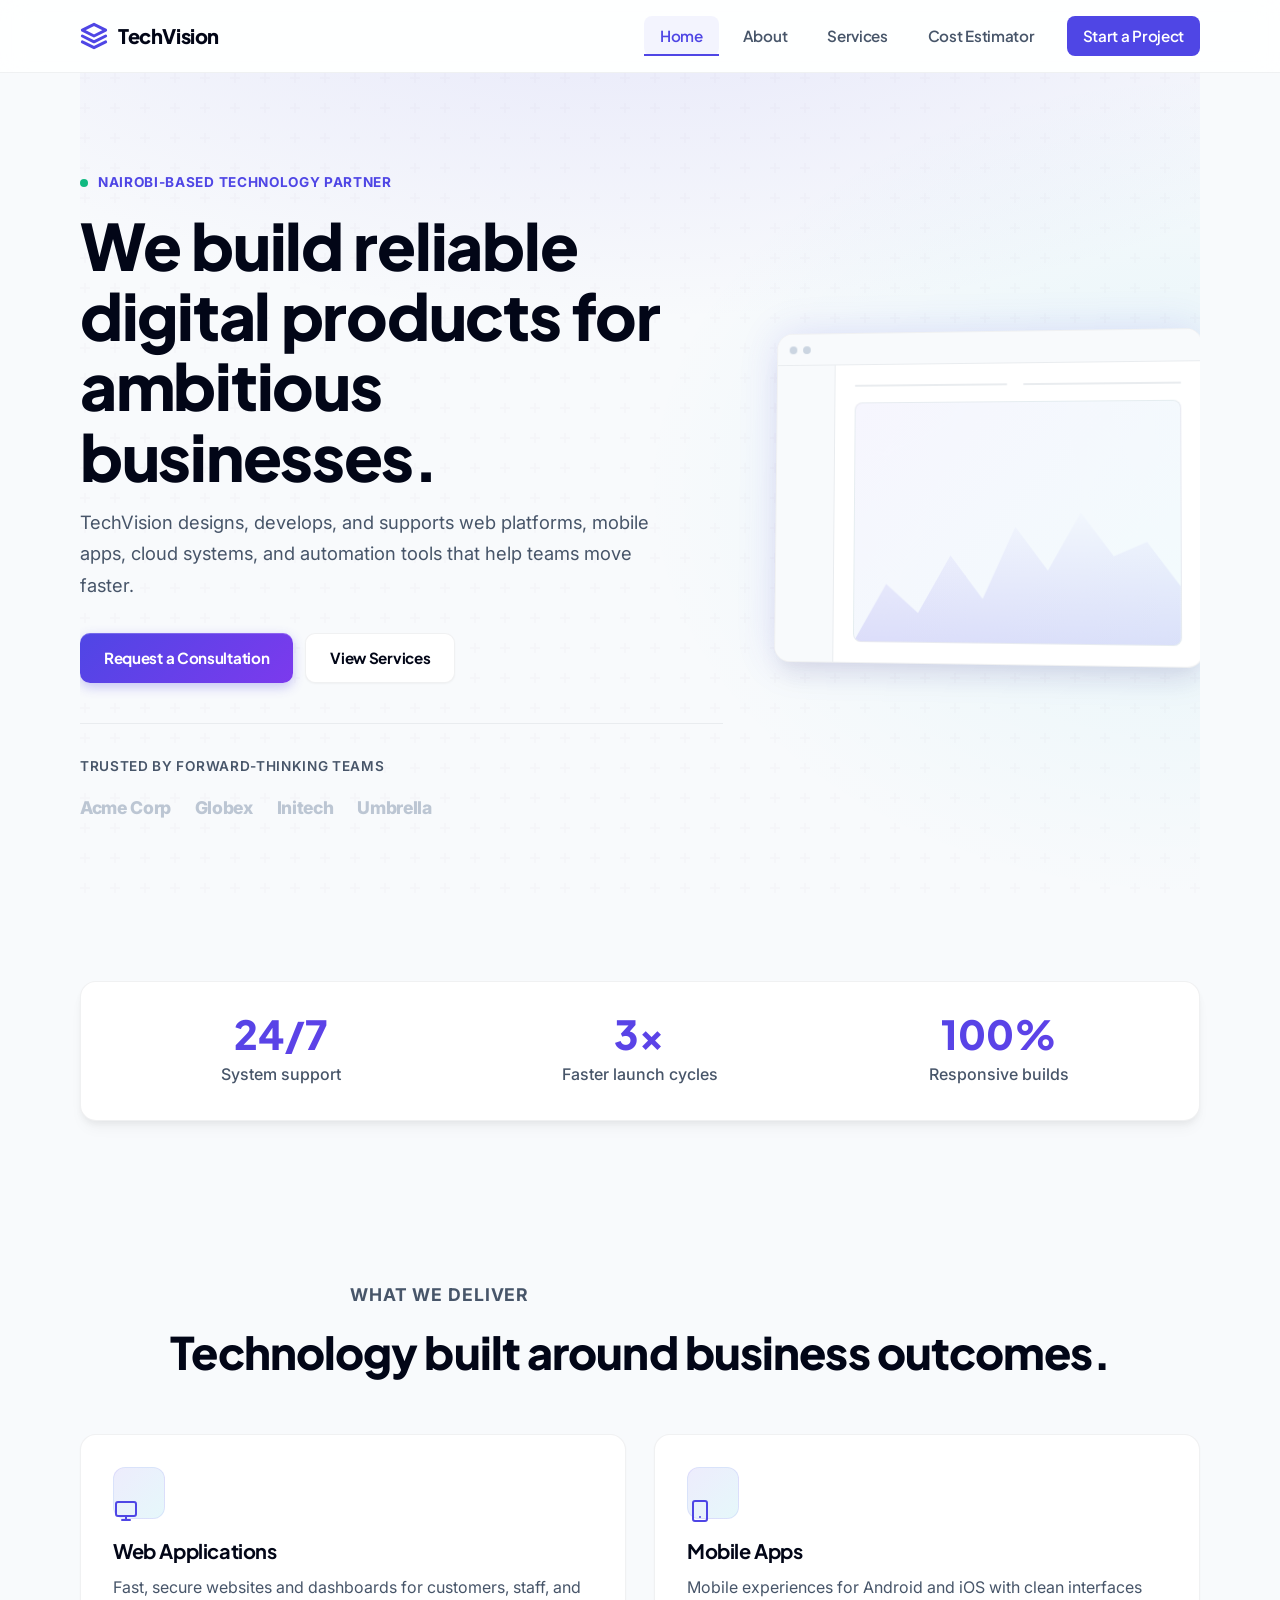
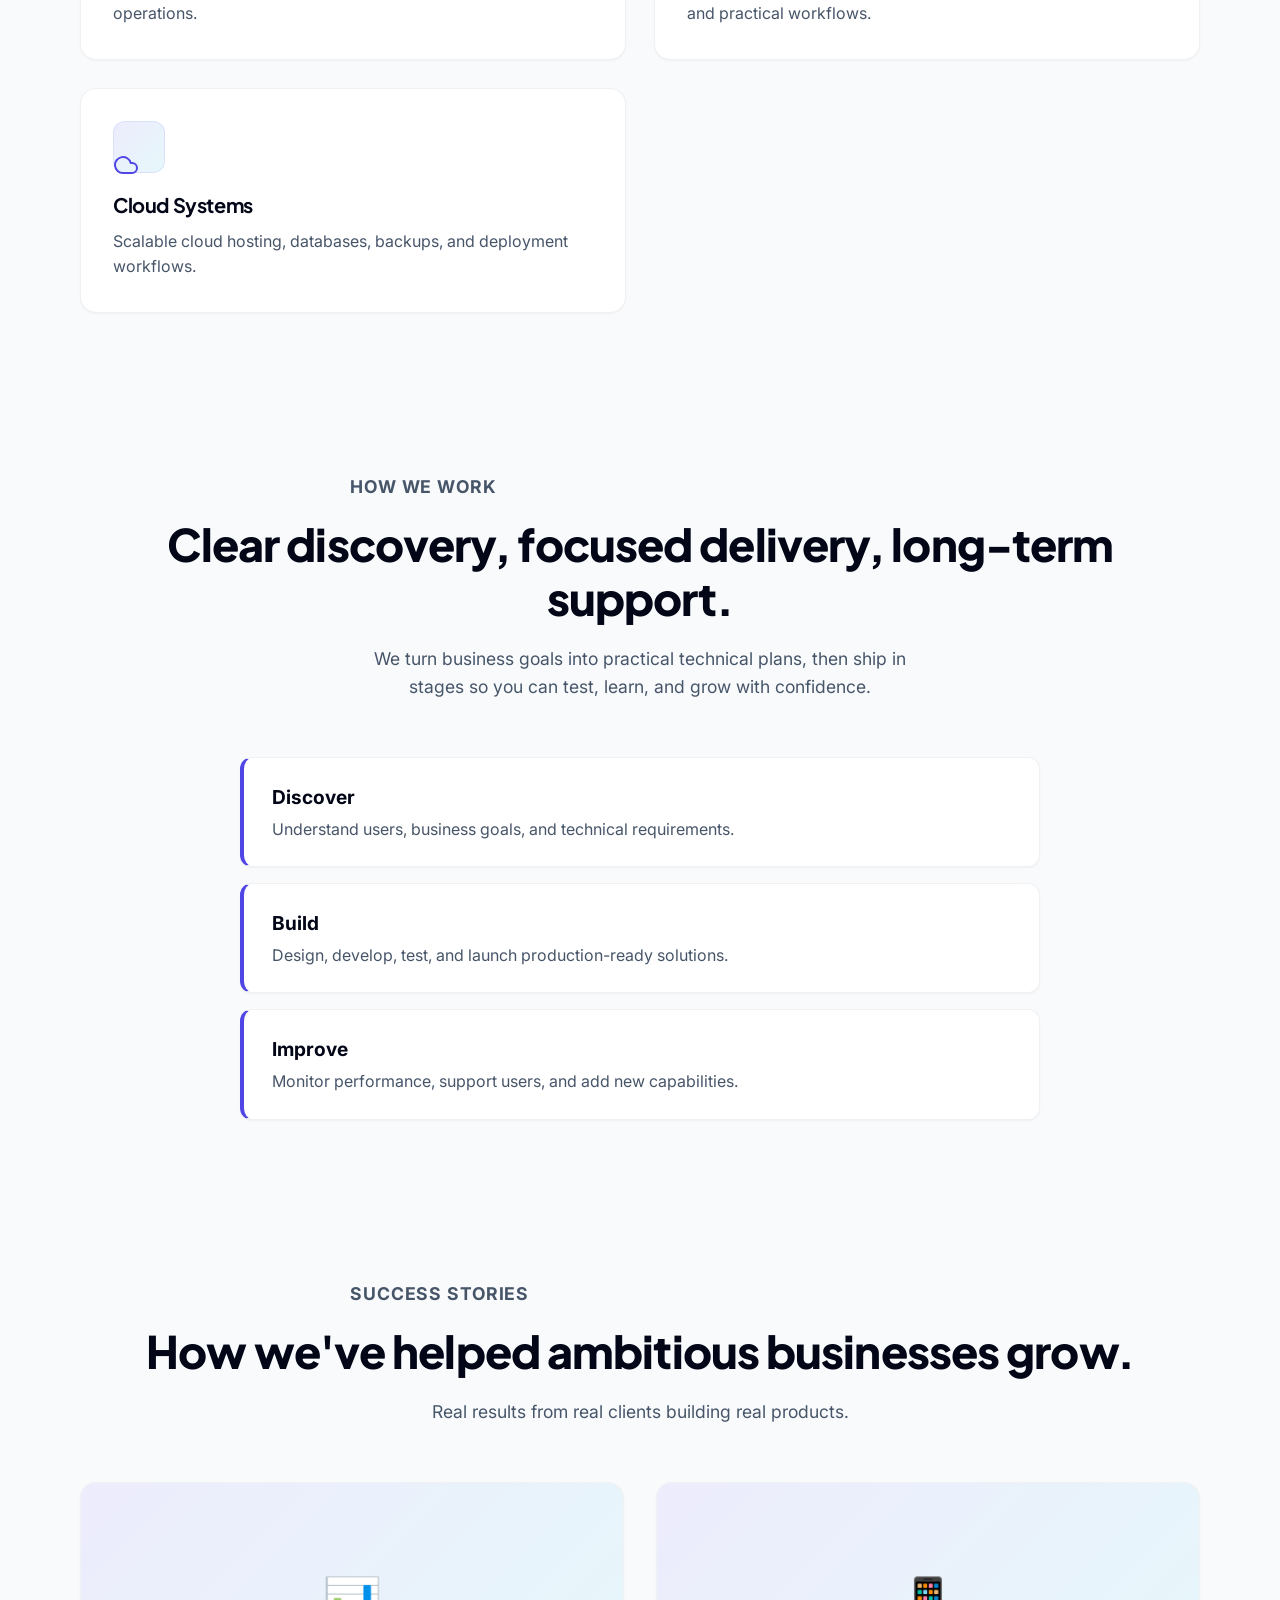
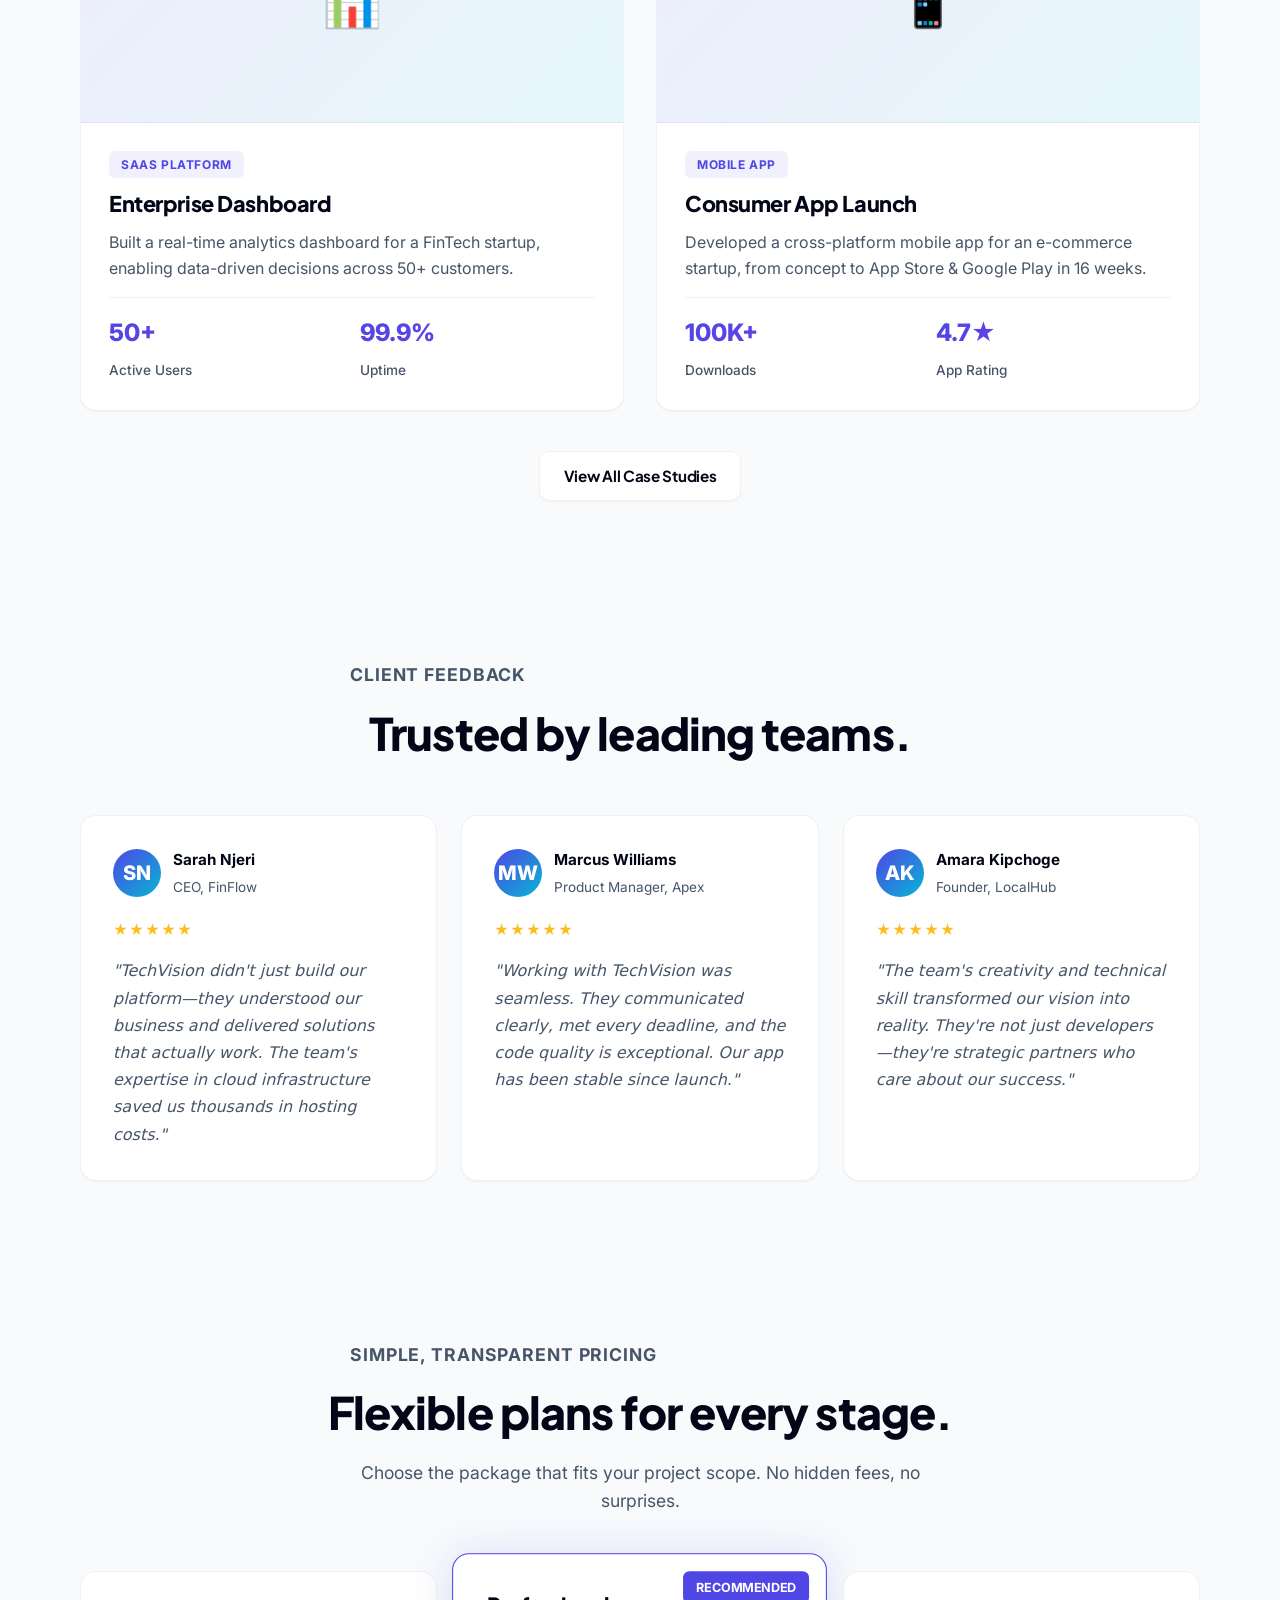
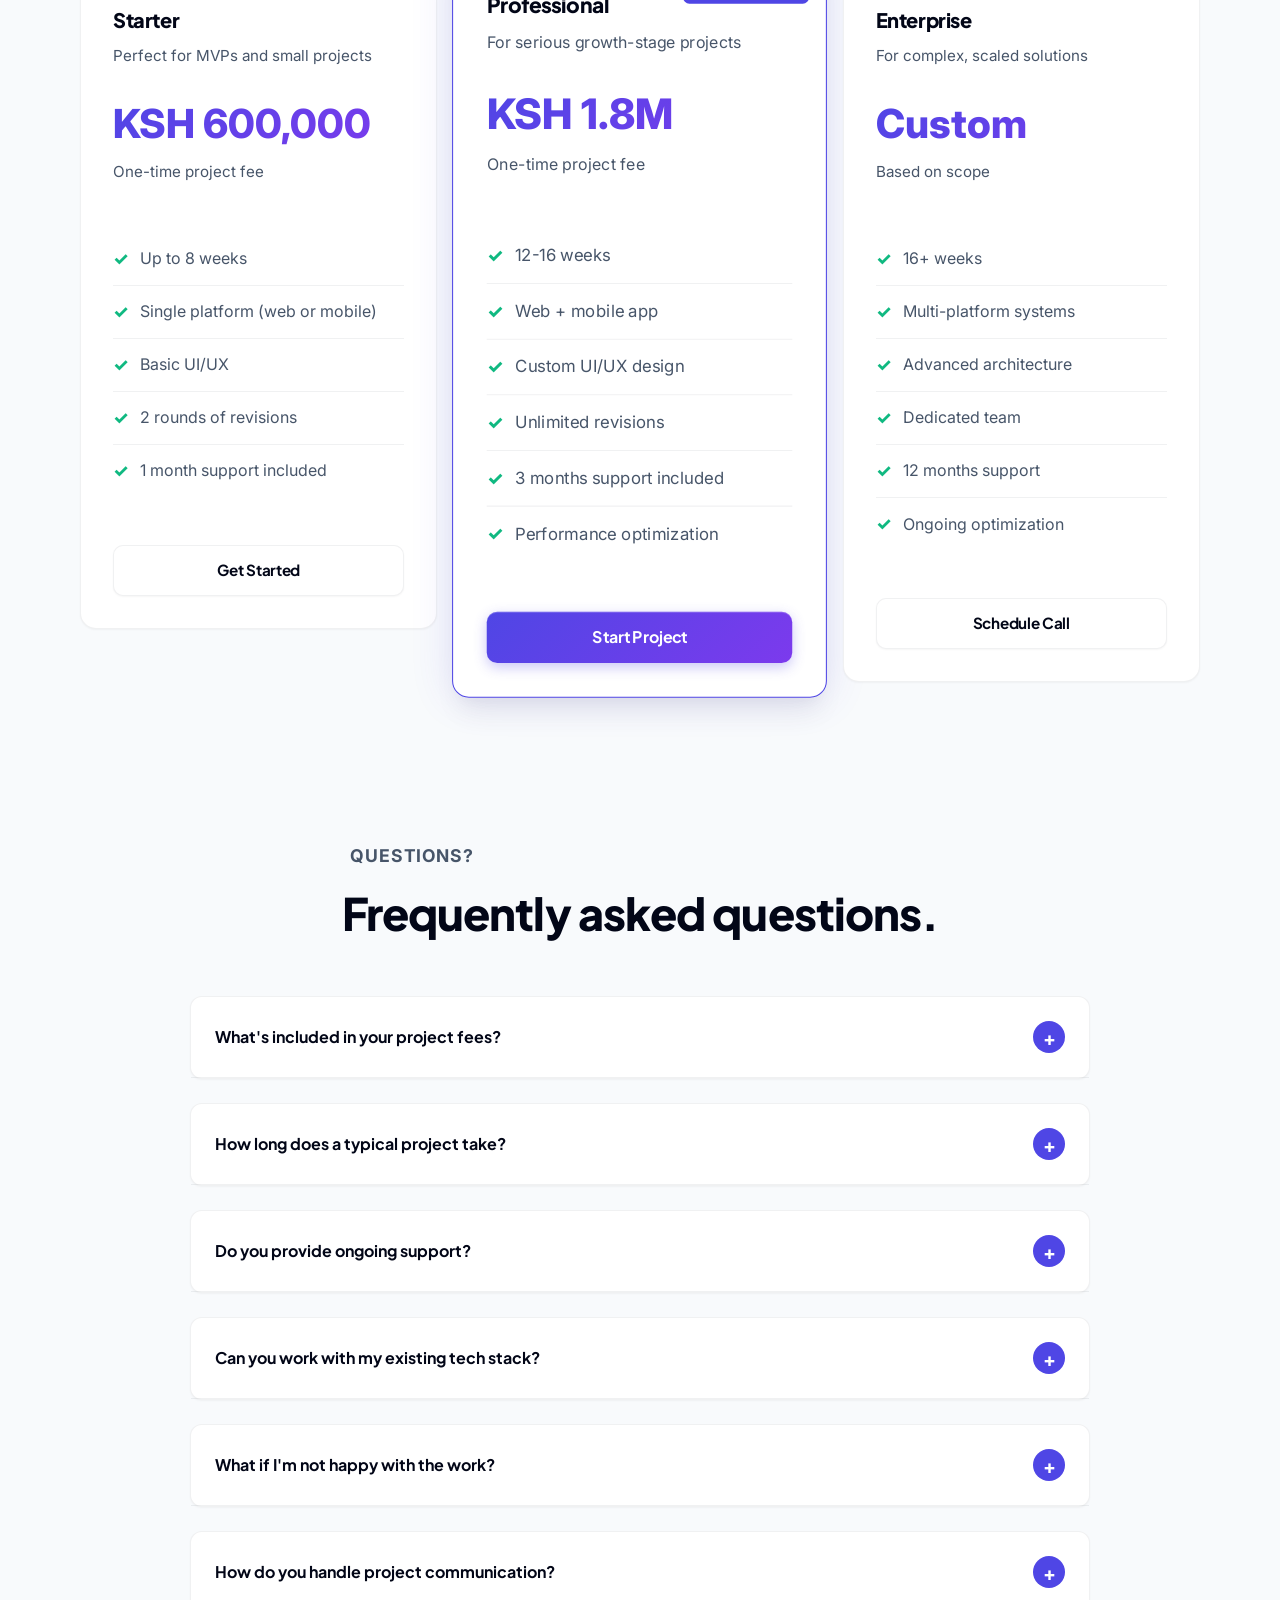
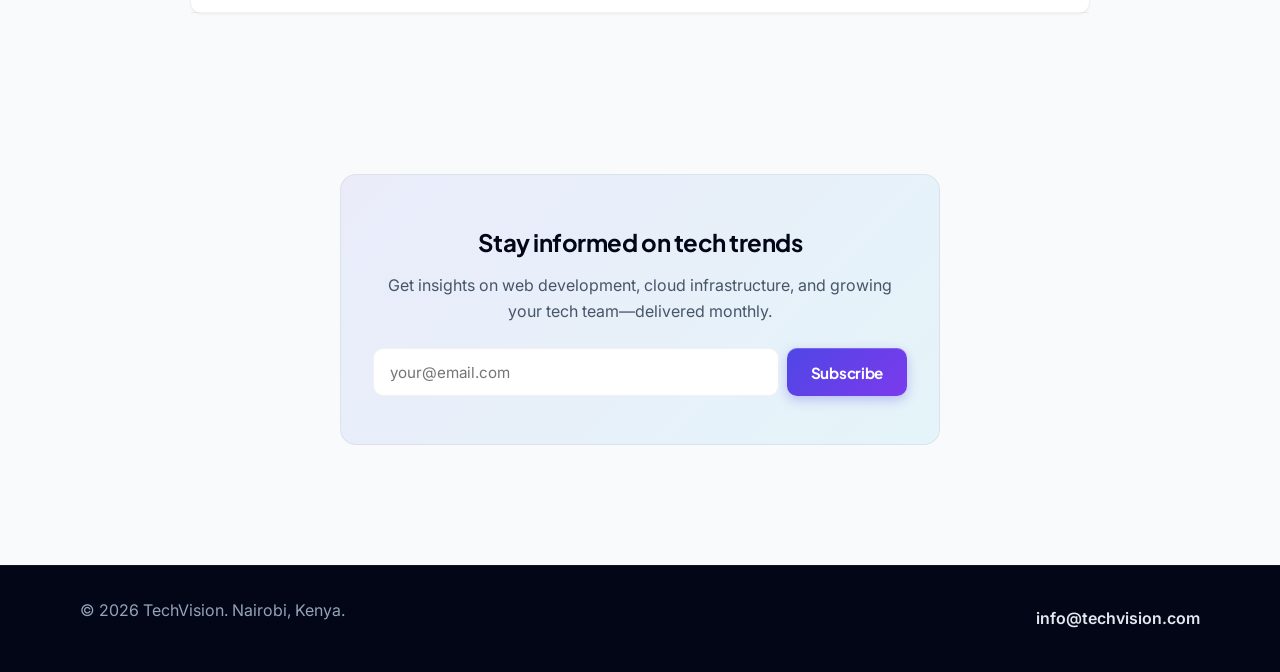
==== commit 546295b8: "Complete alignment and localization fixes for Kenya market - Changed all currency from USD ($) to KS" ====
--- a/index.html
+++ b/index.html
@@ -253,7 +253,7 @@
             <div class="pricing-card animate-on-scroll">
                 <h3 class="pricing-name">Starter</h3>
                 <p class="pricing-desc">Perfect for MVPs and small projects</p>
-                <div class="pricing-price">$5,000</div>
+                <div class="pricing-price">KSH 600,000</div>
                 <p class="pricing-period">One-time project fee</p>
                 <ul class="pricing-features">
                     <li>Up to 8 weeks</li>
@@ -268,7 +268,7 @@
                 <div class="pricing-badge">Recommended</div>
                 <h3 class="pricing-name">Professional</h3>
                 <p class="pricing-desc">For serious growth-stage projects</p>
-                <div class="pricing-price">$15,000</div>
+                <div class="pricing-price">KSH 1.8M</div>
                 <p class="pricing-period">One-time project fee</p>
                 <ul class="pricing-features">
                     <li>12-16 weeks</li>
--- a/style.css
+++ b/style.css
@@ -160,6 +160,11 @@
 .section {
     width: min(1120px, calc(100% - 32px));
     margin: 0 auto;
+    padding: 0;
+}
+
+.section {
+    padding: 60px 0;
 }
 
 /* --- HERO SECTION --- */
@@ -434,8 +439,18 @@
 }
 
 .section-heading {
-    max-width: 720px;
-    margin-bottom: 48px;
+    margin-bottom: 56px;
+    text-align: center;
+}
+
+.section-heading h2 {
+    margin: 16px auto 20px;
+}
+
+.section-heading p {
+    max-width: 580px;
+    color: var(--muted);
+    margin: 0 auto;
 }
 
 .section-heading p {
@@ -488,6 +503,7 @@
     display: grid;
     gap: 16px;
     max-width: 800px;
+    margin: 0 auto;
 }
 
 .steps div {
@@ -799,9 +815,9 @@
 /* --- FAQ SECTION --- */
 .faq-grid {
     display: grid;
-    grid-template-columns: repeat(2, 1fr);
+    grid-template-columns: 1fr;
     gap: 24px;
-    max-width: 1000px;
+    max-width: 900px;
     margin: 0 auto;
 }
 
@@ -809,19 +825,20 @@
     background: var(--paper);
     border: 1px solid var(--line);
     border-radius: 12px;
-    overflow: hidden;
+    overflow: visible;
     box-shadow: var(--shadow-sm);
     transition: all 0.3s ease;
 }
 
 .faq-item.open {
-    border-color: rgba(79, 70, 229, 0.2);
-    box-shadow: var(--shadow);
+    border-color: rgba(79, 70, 229, 0.3);
+    box-shadow: var(--shadow-lg), var(--glow);
+    background: var(--paper);
 }
 
 .faq-question {
     width: 100%;
-    padding: 20px 24px;
+    padding: 24px;
     background: transparent;
     border: none;
     text-align: left;
@@ -833,8 +850,13 @@
     display: flex;
     align-items: center;
     justify-content: space-between;
-    gap: 12px;
+    gap: 16px;
     transition: color 0.2s ease;
+    border-bottom: 1px solid var(--line);
+}
+
+.faq-item.open .faq-question {
+    border-bottom: none;
 }
 
 .faq-question:hover {
@@ -842,36 +864,455 @@
 }
 
 .faq-toggle {
-    width: 24px;
-    height: 24px;
+    width: 32px;
+    height: 32px;
     display: flex;
     align-items: center;
     justify-content: center;
+    color: white;
+    background: var(--brand);
+    font-weight: 800;
+    font-size: 1.2rem;
+    flex-shrink: 0;
+    transition: transform 0.3s ease;
+    border-radius: 50%;
+}
+
+.faq-item.open .faq-toggle {
+    transform: rotate(45deg);
+    background: rgba(79, 70, 229, 0.8);
+}
+
+.faq-answer {
+    max-height: 0;
+    overflow: hidden;
+    transition: max-height 0.4s ease;
+}
+
+.faq-item.open .faq-answer {
+    max-height: 600px;
+    padding: 24px;
+    border-top: 1px solid var(--line);
+}
+
+.faq-answer-text {
+    color: var(--muted);
+    line-height: 1.8;
+    margin: 0;
+    font-size: 0.95rem;
+}
+
+/* --- MISSION/VISION CARDS --- */
+.mission-vision-grid {
+    display: grid;
+    grid-template-columns: repeat(2, 1fr);
+    gap: 32px;
+}
+
+.mission-card, .vision-card {
+    background: var(--paper);
+    border: 1px solid var(--line);
+    border-radius: 16px;
+    padding: 40px;
+    box-shadow: var(--shadow-sm);
+    transition: all 0.3s cubic-bezier(0.4, 0, 0.2, 1);
+    position: relative;
+    overflow: hidden;
+}
+
+.mission-card::before, .vision-card::before {
+    content: '';
+    position: absolute;
+    top: 0;
+    left: 0;
+    width: 4px;
+    height: 100%;
+    background: var(--gradient);
+    transform: scaleY(0);
+    transform-origin: top;
+    transition: transform 0.4s ease;
+}
+
+.mission-card:hover, .vision-card:hover {
+    transform: translateY(-8px);
+    border-color: rgba(79, 70, 229, 0.2);
+    box-shadow: var(--shadow-lg), var(--glow);
+}
+
+.mission-card:hover::before, .vision-card:hover::before {
+    transform: scaleY(1);
+}
+
+.mission-card h2, .vision-card h2 {
+    position: relative;
+    padding-left: 16px;
+}
+
+.mission-card h2::before, .vision-card h2::before {
+    content: '';
+    position: absolute;
+    left: 0;
+    width: 3px;
+    height: 100%;
+    background: var(--brand);
+}
+
+.mission-card p, .vision-card p {
+    color: var(--muted);
+    font-size: 1.05rem;
+    line-height: 1.8;
+}
+
+/* --- TEAM STATS GRID --- */
+.team-stats {
+    display: grid;
+    grid-template-columns: repeat(4, 1fr);
+    gap: 24px;
+    margin-bottom: 60px;
+}
+
+.stat-card {
+    background: linear-gradient(135deg, rgba(79, 70, 229, 0.08), rgba(6, 182, 212, 0.08));
+    border: 1px solid var(--line);
+    border-radius: 12px;
+    padding: 24px;
+    text-align: center;
+    transition: all 0.3s ease;
+}
+
+.stat-card:hover {
+    transform: scale(1.05);
+    border-color: var(--brand);
+    background: linear-gradient(135deg, rgba(79, 70, 229, 0.12), rgba(6, 182, 212, 0.12));
+}
+
+.stat-number {
+    display: block;
+    font-size: 2.5rem;
+    font-weight: 800;
+    background: var(--gradient);
+    -webkit-background-clip: text;
+    -webkit-text-fill-color: transparent;
+    background-clip: text;
+    margin-bottom: 8px;
+}
+
+.stat-label {
+    color: var(--muted);
+    font-size: 0.9rem;
+    font-weight: 600;
+}
+
+/* --- ENHANCED TEAM CARD --- */
+.team-grid.two-column {
+    grid-template-columns: repeat(2, 1fr);
+}
+
+.team-grid .card {
+    background: var(--paper);
+    border: 1px solid var(--line);
+    border-radius: 16px;
+    padding: 40px;
+    box-shadow: var(--shadow-sm);
+    transition: all 0.3s cubic-bezier(0.4, 0, 0.2, 1);
+    position: relative;
+}
+
+.team-grid .card::before {
+    content: '';
+    position: absolute;
+    top: 0;
+    left: 0;
+    right: 0;
+    height: 4px;
+    background: var(--gradient);
+    border-radius: 16px 16px 0 0;
+    transform: scaleX(0);
+    transform-origin: left;
+    transition: transform 0.4s ease;
+}
+
+.team-grid .card:hover {
+    transform: translateY(-10px);
+    border-color: rgba(79, 70, 229, 0.2);
+    box-shadow: var(--shadow-lg), var(--glow);
+}
+
+.team-grid .card:hover::before {
+    transform: scaleX(1);
+}
+
+.team-grid h3 {
+    font-size: 1.4rem;
+    margin-bottom: 4px;
+}
+
+.team-grid .role {
+    color: var(--brand);
+    font-weight: 700;
+    font-size: 0.95rem;
+    margin-bottom: 16px;
+    text-transform: uppercase;
+    letter-spacing: 0.05em;
+}
+
+/* --- SERVICE CARD GRID --- */
+.service-grid {
+    display: grid;
+    grid-template-columns: repeat(2, 1fr);
+    gap: 28px;
+}
+
+.service-card {
+    background: var(--paper);
+    border: 1px solid var(--line);
+    border-radius: 16px;
+    padding: 36px;
+    box-shadow: var(--shadow-sm);
+    transition: all 0.4s cubic-bezier(0.34, 1.56, 0.64, 1);
+    position: relative;
+    overflow: hidden;
+    display: flex;
+    flex-direction: column;
+}
+
+.service-card::before {
+    content: '';
+    position: absolute;
+    top: -50%;
+    right: -50%;
+    width: 200px;
+    height: 200px;
+    background: radial-gradient(circle, rgba(79, 70, 229, 0.1), transparent);
+    border-radius: 50%;
+    transition: all 0.6s ease;
+}
+
+.service-card:hover {
+    transform: translateY(-12px) scale(1.02);
+    border-color: var(--brand);
+    box-shadow: var(--shadow-lg), var(--glow);
+}
+
+.service-card:hover::before {
+    top: -30%;
+    right: -30%;
+}
+
+.service-icon {
+    font-size: 3rem;
+    margin-bottom: 16px;
+    display: inline-block;
+}
+
+.service-card h3 {
+    position: relative;
+    z-index: 1;
+    margin-bottom: 12px;
+    font-size: 1.3rem;
+}
+
+.service-card p {
+    color: var(--muted);
+    position: relative;
+    z-index: 1;
+    flex: 1;
+    margin-bottom: 20px;
+}
+
+.service-benefits {
+    list-style: none;
+    padding: 0;
+    margin: 0;
+    position: relative;
+    z-index: 1;
+}
+
+.service-benefits li {
+    display: flex;
+    align-items: center;
+    gap: 10px;
+    padding: 8px 0;
+    color: var(--muted);
+    font-size: 0.95rem;
+}
+
+.service-benefits li::before {
+    content: '→';
     color: var(--brand);
     font-weight: 800;
     flex-shrink: 0;
-    transition: transform 0.3s ease;
-}
-
-.faq-item.open .faq-toggle {
-    transform: rotate(180deg);
-}
-
-.faq-answer {
-    max-height: 0;
-    overflow: hidden;
-    transition: max-height 0.3s ease, padding 0.3s ease;
-}
-
-.faq-item.open .faq-answer {
-    max-height: 500px;
-    padding: 0 24px 20px;
-}
-
-.faq-answer-text {
-    color: var(--muted);
-    line-height: 1.7;
-    margin: 0;
+}
+
+/* --- FORM CARD SECTIONS --- */
+.form-card {
+    background: var(--paper);
+    border: 1px solid var(--line);
+    border-radius: 16px;
+    padding: 32px;
+    box-shadow: var(--shadow-sm);
+    margin-bottom: 24px;
+    transition: all 0.3s ease;
+}
+
+.form-card:focus-within {
+    border-color: var(--brand);
+    box-shadow: var(--shadow), var(--glow);
+}
+
+.form-card h3 {
+    margin-bottom: 24px;
+    padding-bottom: 16px;
+    border-bottom: 2px solid var(--line);
+    font-size: 1.1rem;
+    text-transform: uppercase;
+    letter-spacing: 0.05em;
+    color: var(--brand);
+}
+
+.form-row {
+    display: grid;
+    grid-template-columns: repeat(2, 1fr);
+    gap: 20px;
+    margin-bottom: 20px;
+}
+
+.form-row.full {
+    grid-template-columns: 1fr;
+}
+
+.form-group {
+    position: relative;
+}
+
+.form-group label {
+    display: block;
+    font-weight: 600;
+    margin-bottom: 8px;
+    color: var(--ink);
+    font-size: 0.95rem;
+}
+
+.form-group input,
+.form-group select,
+.form-group textarea {
+    width: 100%;
+    padding: 12px 16px;
+    border: 1px solid var(--line);
+    border-radius: 10px;
+    font-family: 'Inter', system-ui, sans-serif;
+    font-size: 0.95rem;
+    transition: all 0.2s ease;
+    background: var(--soft);
+}
+
+.form-group input:focus,
+.form-group select:focus,
+.form-group textarea:focus {
+    outline: none;
+    background: white;
+    border-color: var(--brand);
+    box-shadow: 0 0 0 3px rgba(79, 70, 229, 0.1);
+}
+
+/* --- CONTACT FORM LAYOUT --- */
+.project-form {
+    background: var(--paper);
+    border: 1px solid var(--line);
+    border-radius: 16px;
+    padding: 48px;
+    max-width: 700px;
+    margin: 0 auto;
+    box-shadow: var(--shadow-sm);
+}
+
+.project-form h2 {
+    text-align: center;
+    margin-bottom: 40px;
+}
+
+fieldset {
+    border: none;
+    padding: 0;
+    margin: 24px 0;
+    display: grid;
+    gap: 12px;
+}
+
+legend {
+    font-weight: 700;
+    color: var(--brand);
+    text-transform: uppercase;
+    font-size: 0.85rem;
+    letter-spacing: 0.05em;
+    margin-bottom: 12px;
+}
+
+fieldset label {
+    display: flex;
+    align-items: center;
+    gap: 10px;
+    font-size: 0.95rem;
+    color: var(--ink);
+    cursor: pointer;
+}
+
+fieldset input[type="radio"],
+fieldset input[type="checkbox"] {
+    cursor: pointer;
+    accent-color: var(--brand);
+}
+
+/* --- RESULT CARD --- */
+.result-card {
+    background: linear-gradient(135deg, rgba(79, 70, 229, 0.08), rgba(6, 182, 212, 0.08));
+    border: 2px solid var(--brand);
+    border-radius: 16px;
+    padding: 48px 32px;
+    text-align: center;
+    margin-top: 40px;
+    animation: slideUpReveal 0.6s ease;
+}
+
+.result-card h2 {
+    margin-bottom: 24px;
+}
+
+.result-price {
+    font-size: 4rem;
+    font-weight: 800;
+    background: var(--gradient);
+    -webkit-background-clip: text;
+    -webkit-text-fill-color: transparent;
+    background-clip: text;
+    margin-bottom: 16px;
+}
+
+.result-breakdown {
+    display: grid;
+    grid-template-columns: repeat(3, 1fr);
+    gap: 20px;
+    margin-top: 32px;
+    padding-top: 32px;
+    border-top: 1px solid rgba(79, 70, 229, 0.2);
+}
+
+.breakdown-item {
+    text-align: center;
+}
+
+.breakdown-label {
+    color: var(--muted);
+    font-size: 0.85rem;
+    text-transform: uppercase;
+    letter-spacing: 0.05em;
+    margin-bottom: 8px;
+}
+
+.breakdown-value {
+    font-size: 1.5rem;
+    font-weight: 800;
+    color: var(--brand);
 }
 
 /* --- NEWSLETTER SECTION --- */
@@ -924,14 +1365,19 @@
 
 /* --- SCROLL ANIMATION --- */
 .animate-on-scroll {
-    opacity: 0;
-    transform: translateY(30px);
-    transition: opacity 0.6s cubic-bezier(0.4, 0, 0.2, 1), transform 0.6s cubic-bezier(0.4, 0, 0.2, 1);
-}
-
-.animate-on-scroll.visible {
     opacity: 1;
     transform: translateY(0);
+}
+
+@keyframes fadeInOnScroll {
+    0% {
+        opacity: 0;
+        transform: translateY(30px);
+    }
+    100% {
+        opacity: 1;
+        transform: translateY(0);
+    }
 }
 
 /* --- BUTTON ANIMATIONS --- */
@@ -1056,6 +1502,130 @@
     transform: translateY(-4px) rotateY(5deg);
 }
 
+/* --- SLIDE UP REVEAL ANIMATION --- */
+@keyframes slideUpReveal {
+    from {
+        opacity: 0;
+        transform: translateY(40px);
+    }
+    to {
+        opacity: 1;
+        transform: translateY(0);
+    }
+}
+
+/* --- FADE IN STAGGER --- */
+@keyframes fadeInStagger {
+    from {
+        opacity: 0;
+        transform: translateY(20px);
+    }
+    to {
+        opacity: 1;
+        transform: translateY(0);
+    }
+}
+
+.stat-card {
+    animation: fadeInStagger 0.5s ease backwards;
+}
+
+.stat-card:nth-child(1) { animation-delay: 0.05s; }
+.stat-card:nth-child(2) { animation-delay: 0.1s; }
+.stat-card:nth-child(3) { animation-delay: 0.15s; }
+.stat-card:nth-child(4) { animation-delay: 0.2s; }
+
+.service-card {
+    animation: fadeInStagger 0.5s ease backwards;
+}
+
+.service-card:nth-child(1) { animation-delay: 0.05s; }
+.service-card:nth-child(2) { animation-delay: 0.1s; }
+.service-card:nth-child(3) { animation-delay: 0.15s; }
+.service-card:nth-child(4) { animation-delay: 0.2s; }
+
+/* --- CHECKBOX RADIO CUSTOM STYLING --- */
+input[type="checkbox"],
+input[type="radio"] {
+    accent-color: var(--brand);
+    cursor: pointer;
+}
+
+input[type="checkbox"]:focus,
+input[type="radio"]:focus {
+    outline: 2px solid var(--brand);
+    outline-offset: 2px;
+}
+
+/* --- ENSURE WIDE CARDS DISPLAY WELL --- */
+.wide-card {
+    background: var(--paper);
+    border: 1px solid var(--line);
+    border-radius: 12px;
+    padding: 32px;
+    margin-bottom: 20px;
+    display: flex;
+    align-items: flex-start;
+    gap: 32px;
+    transition: all 0.3s ease;
+    box-shadow: var(--shadow-sm);
+}
+
+.wide-card:hover {
+    transform: translateY(-4px);
+    box-shadow: var(--shadow);
+    border-color: rgba(79, 70, 229, 0.15);
+}
+
+.wide-card > div:first-child {
+    display: flex;
+    align-items: flex-start;
+    gap: 20px;
+    flex: 0 0 auto;
+}
+
+.wide-card h2 {
+    margin: 0;
+    font-size: 1.4rem;
+}
+
+.wide-card p {
+    color: var(--muted);
+    line-height: 1.7;
+}
+
+/* --- RESPONSIVE CARD GRID --- */
+@media (max-width: 768px) {
+    .mission-vision-grid {
+        grid-template-columns: 1fr;
+    }
+    
+    .team-stats {
+        grid-template-columns: repeat(2, 1fr);
+    }
+    
+    .service-grid {
+        grid-template-columns: 1fr;
+    }
+    
+    .form-row {
+        grid-template-columns: 1fr;
+    }
+    
+    .result-breakdown {
+        grid-template-columns: 1fr;
+    }
+    
+    .wide-card {
+        flex-direction: column;
+        gap: 16px;
+    }
+    
+    .wide-card > div:first-child {
+        flex-direction: column;
+    }
+}
+
 /* --- FOOTER --- */
 .site-footer {
     display: flex;
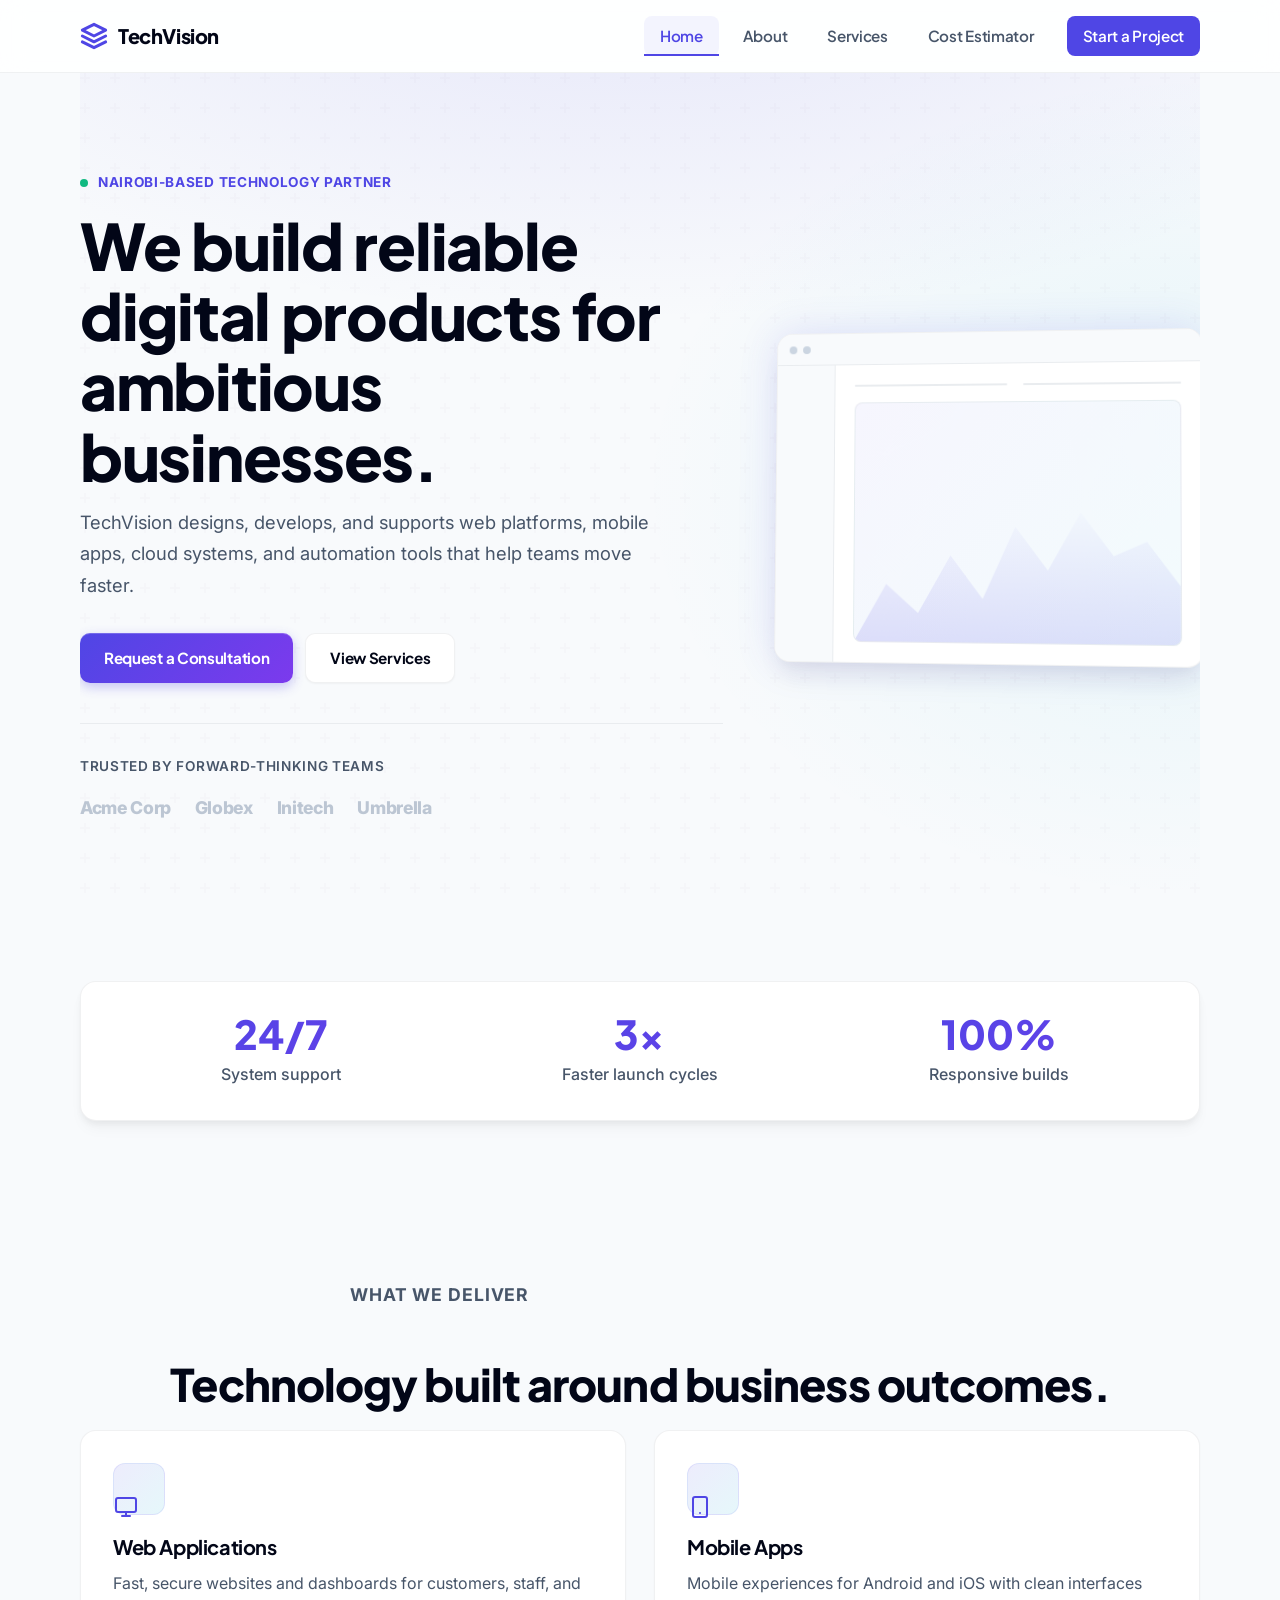
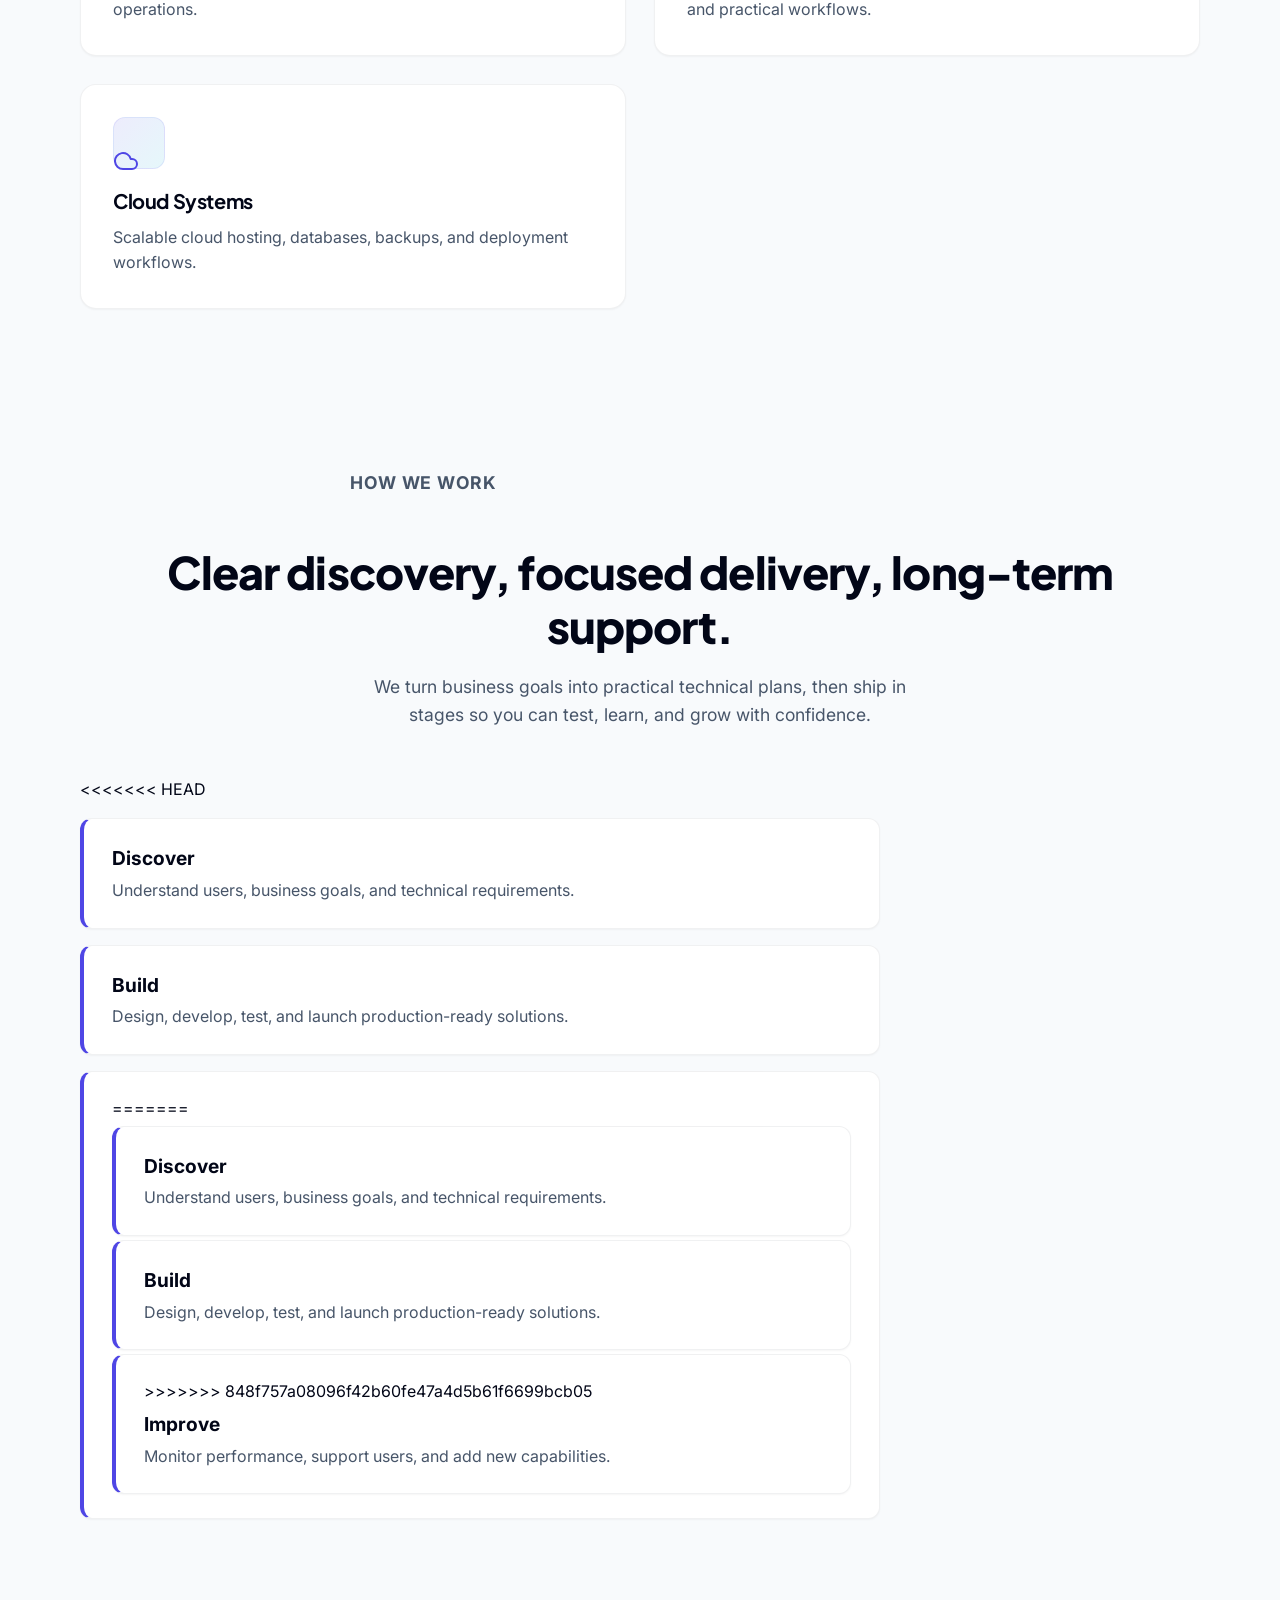
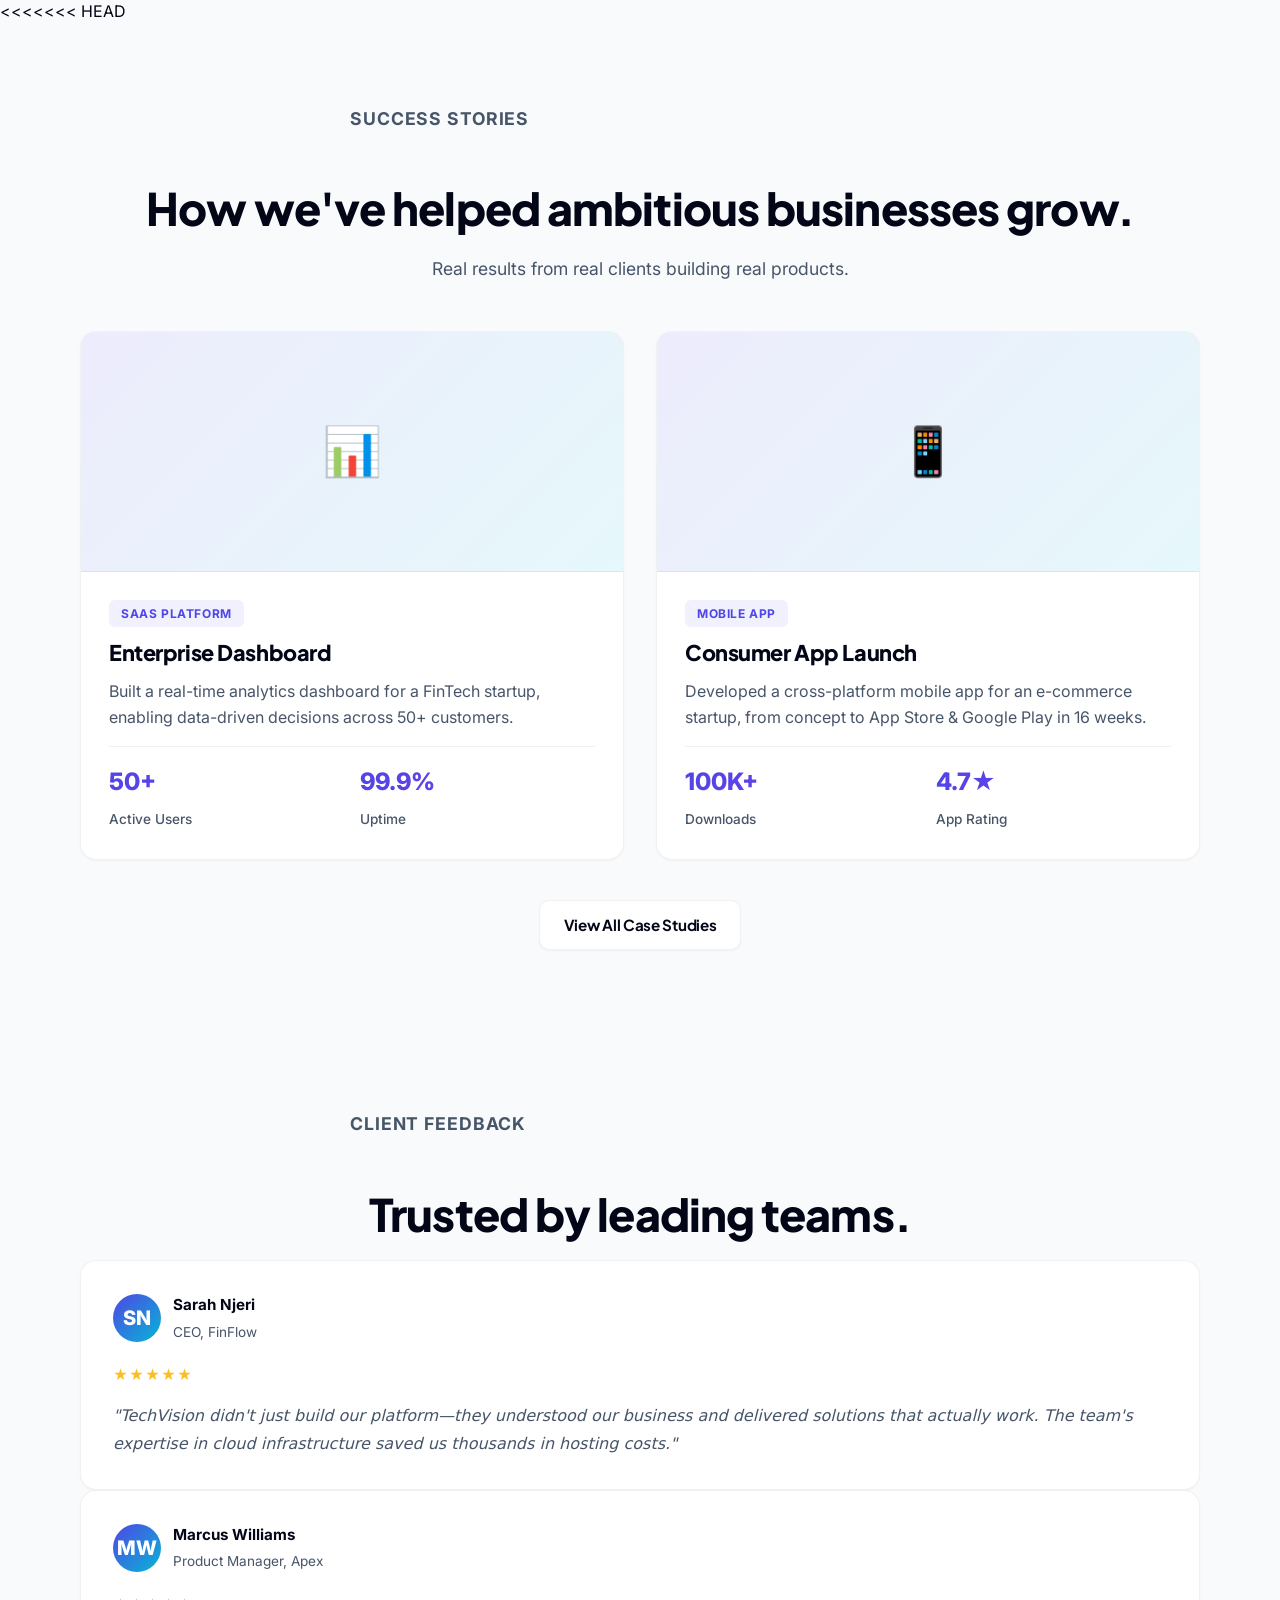
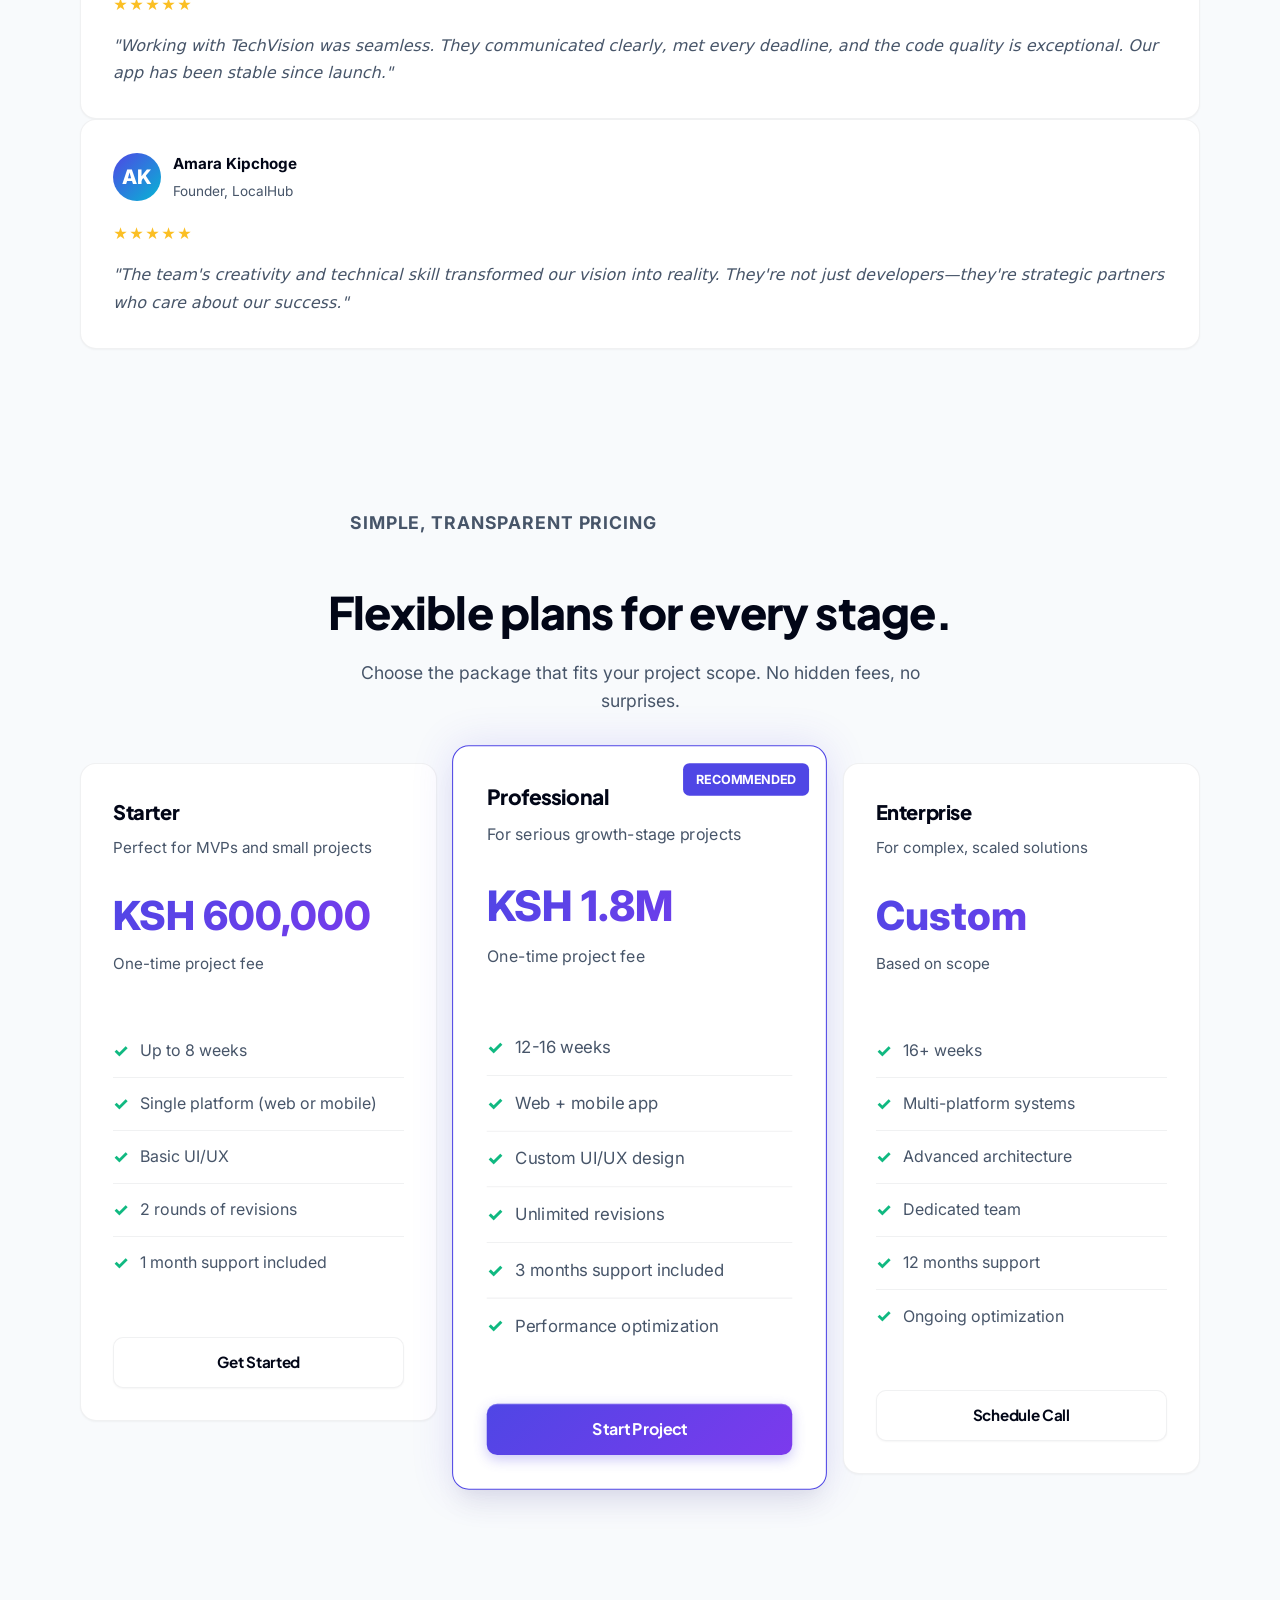
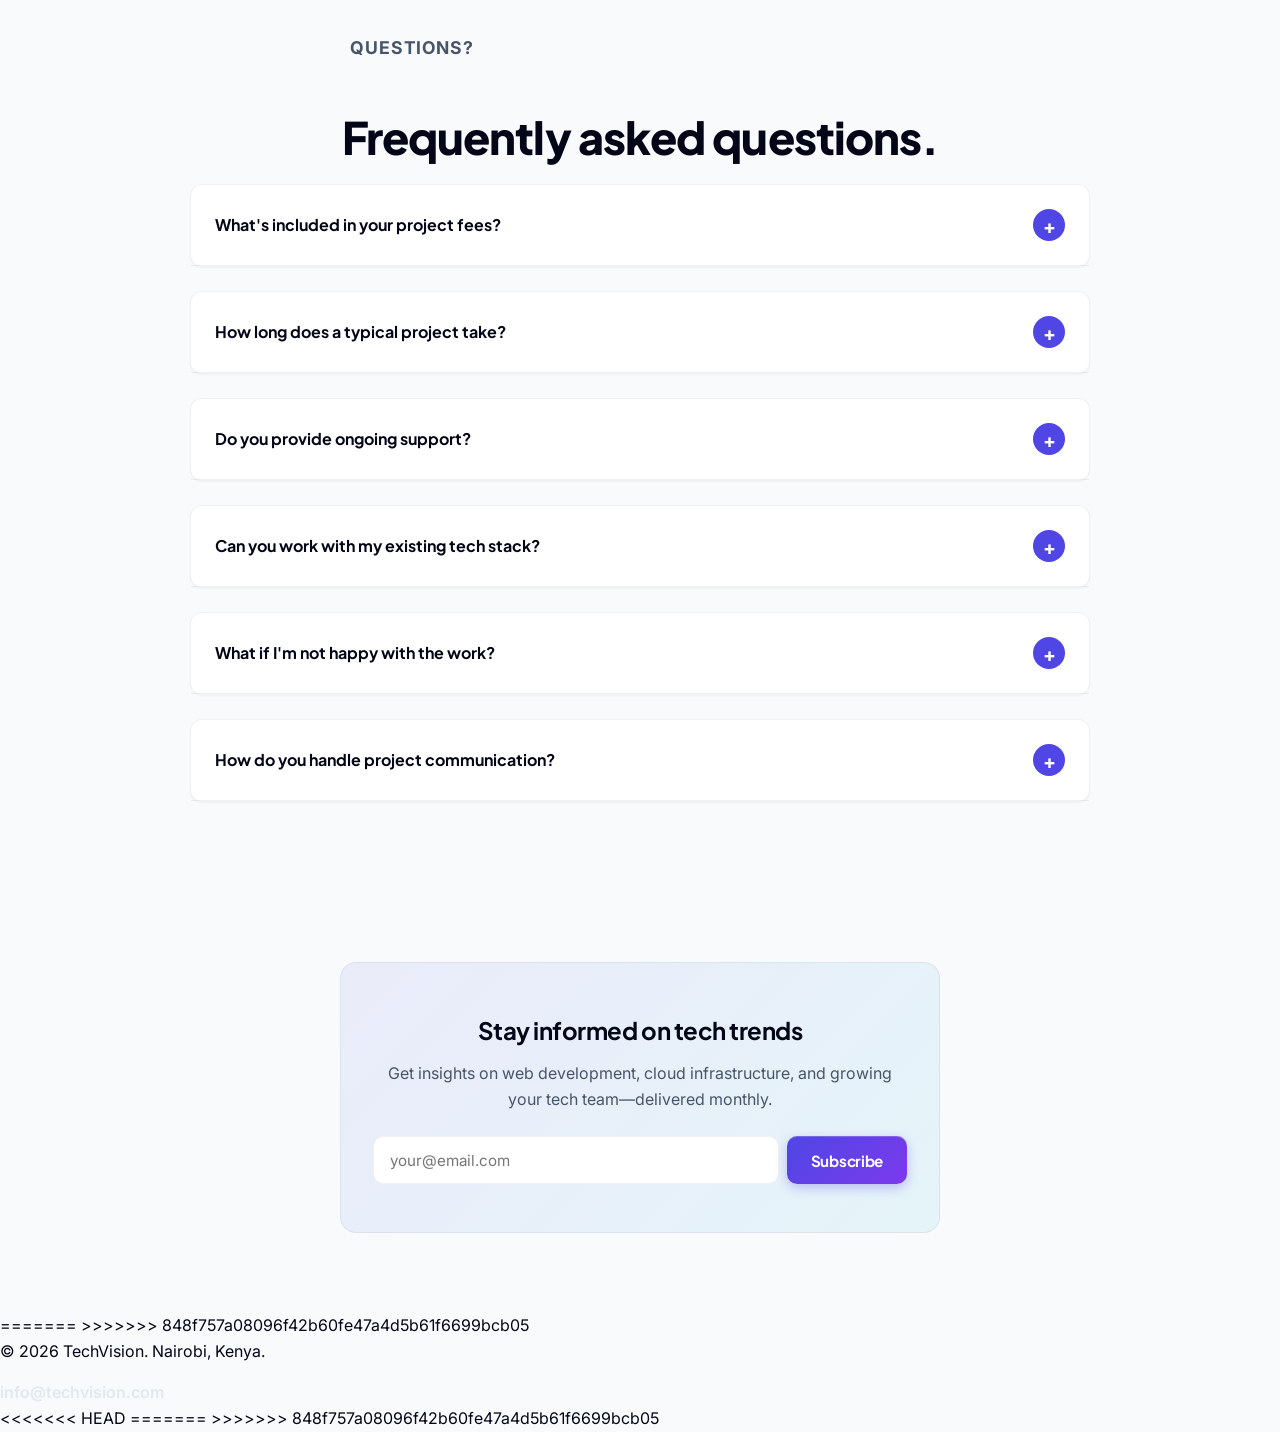
==== commit 23df3251: "Initial commit" ====
--- a/index.html
+++ b/index.html
@@ -134,6 +134,7 @@
             <p>We turn business goals into practical technical plans, then ship in stages so you can test, learn, and grow with confidence.</p>
         </div>
         <div class="steps">
+<<<<<<< HEAD
             <div class="animate-on-scroll">
                 <strong>Discover</strong>
                 <span>Understand users, business goals, and technical requirements.</span>
@@ -143,11 +144,23 @@
                 <span>Design, develop, test, and launch production-ready solutions.</span>
             </div>
             <div class="animate-on-scroll">
+=======
+            <div>
+                <strong>Discover</strong>
+                <span>Understand users, business goals, and technical requirements.</span>
+            </div>
+            <div>
+                <strong>Build</strong>
+                <span>Design, develop, test, and launch production-ready solutions.</span>
+            </div>
+            <div>
+>>>>>>> 848f757a08096f42b60fe47a4d5b61f6699bcb05
                 <strong>Improve</strong>
                 <span>Monitor performance, support users, and add new capabilities.</span>
             </div>
         </div>
     </section>
+<<<<<<< HEAD
 
     <!-- CASE STUDIES PREVIEW SECTION -->
     <section class="section">
@@ -373,6 +386,8 @@
             </form>
         </div>
     </section>
+=======
+>>>>>>> 848f757a08096f42b60fe47a4d5b61f6699bcb05
 </main>
 
 <footer class="site-footer">
@@ -388,4 +403,8 @@
 </script>
 
 </body>
+<<<<<<< HEAD
 </html>
+=======
+</html>
+>>>>>>> 848f757a08096f42b60fe47a4d5b61f6699bcb05
--- a/style.css
+++ b/style.css
@@ -160,11 +160,14 @@
 .section {
     width: min(1120px, calc(100% - 32px));
     margin: 0 auto;
+<<<<<<< HEAD
     padding: 0;
 }
 
 .section {
     padding: 60px 0;
+=======
+>>>>>>> 848f757a08096f42b60fe47a4d5b61f6699bcb05
 }
 
 /* --- HERO SECTION --- */
@@ -439,6 +442,7 @@
 }
 
 .section-heading {
+<<<<<<< HEAD
     margin-bottom: 56px;
     text-align: center;
 }
@@ -451,6 +455,10 @@
     max-width: 580px;
     color: var(--muted);
     margin: 0 auto;
+=======
+    max-width: 720px;
+    margin-bottom: 48px;
+>>>>>>> 848f757a08096f42b60fe47a4d5b61f6699bcb05
 }
 
 .section-heading p {
@@ -503,7 +511,10 @@
     display: grid;
     gap: 16px;
     max-width: 800px;
+<<<<<<< HEAD
     margin: 0 auto;
+=======
+>>>>>>> 848f757a08096f42b60fe47a4d5b61f6699bcb05
 }
 
 .steps div {
@@ -535,6 +546,7 @@
     color: var(--muted);
 }
 
+<<<<<<< HEAD
 /* --- TESTIMONIALS SECTION --- */
 .testimonial-grid {
     display: grid;
@@ -1315,6 +1327,38 @@
     color: var(--brand);
 }
 
+/* --- RECOMMENDATION CARDS --- */
+.recommendation-box {
+    background: linear-gradient(135deg, rgba(79, 70, 229, 0.1), rgba(6, 182, 212, 0.05));
+    border: 2px solid var(--brand);
+    border-radius: 12px;
+    padding: 20px;
+    margin: 20px 0;
+    text-align: center;
+}
+
+.recommendation-box p:first-child {
+    color: var(--brand);
+    font-weight: 700;
+    text-transform: uppercase;
+    font-size: 0.85rem;
+    letter-spacing: 0.05em;
+    margin: 0 0 8px;
+}
+
+.recommendation-box p:nth-child(2) {
+    color: var(--ink);
+    font-size: 1.2rem;
+    font-weight: 800;
+    margin: 0;
+}
+
+.recommendation-box p:nth-child(3) {
+    color: var(--muted);
+    font-size: 0.9rem;
+    margin: 8px 0 0;
+}
+
 /* --- NEWSLETTER SECTION --- */
 .newsletter-box {
     background: linear-gradient(135deg, rgba(79, 70, 229, 0.08), rgba(6, 182, 212, 0.08));
@@ -1626,6 +1670,8 @@
     }
 }
 
+=======
+>>>>>>> 848f757a08096f42b60fe47a4d5b61f6699bcb05
 /* --- FOOTER --- */
 .site-footer {
     display: flex;
@@ -1650,6 +1696,7 @@
 }
 
 /* --- RESPONSIVE --- */
+<<<<<<< HEAD
 @media (max-width: 1024px) {
     .pricing-grid {
         grid-template-columns: repeat(2, 1fr);
@@ -1673,6 +1720,8 @@
     }
 }
 
+=======
+>>>>>>> 848f757a08096f42b60fe47a4d5b61f6699bcb05
 @media (max-width: 900px) {
     .hero {
         grid-template-columns: 1fr;
@@ -1716,6 +1765,7 @@
         grid-template-columns: 1fr;
         gap: 32px;
     }
+<<<<<<< HEAD
     
     .testimonial-grid {
         grid-template-columns: 1fr;
@@ -1728,6 +1778,8 @@
     .pricing-card.featured {
         transform: scale(1);
     }
+=======
+>>>>>>> 848f757a08096f42b60fe47a4d5b61f6699bcb05
 }
 
 @media (max-width: 780px) {
@@ -1766,4 +1818,8 @@
         flex-direction: column;
         text-align: center;
     }
-}
+<<<<<<< HEAD
+}
+=======
+}
+>>>>>>> 848f757a08096f42b60fe47a4d5b61f6699bcb05
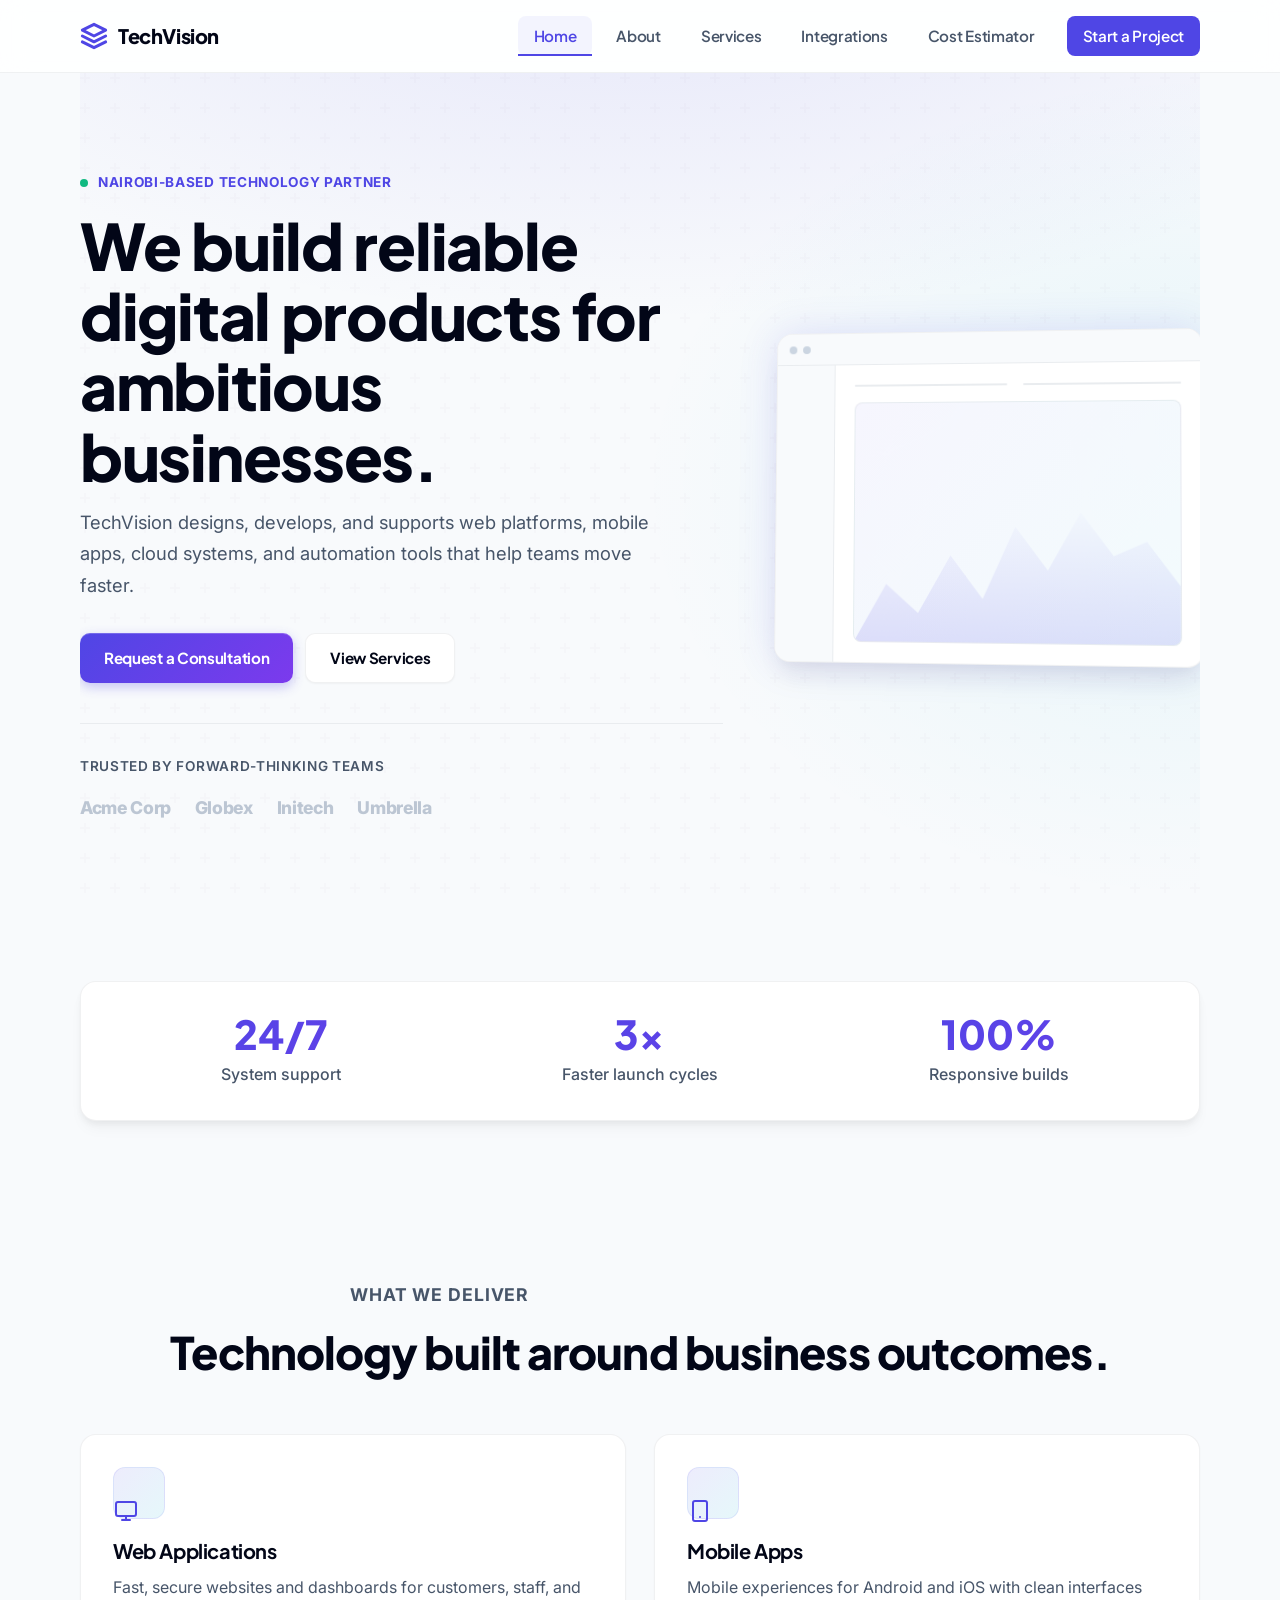
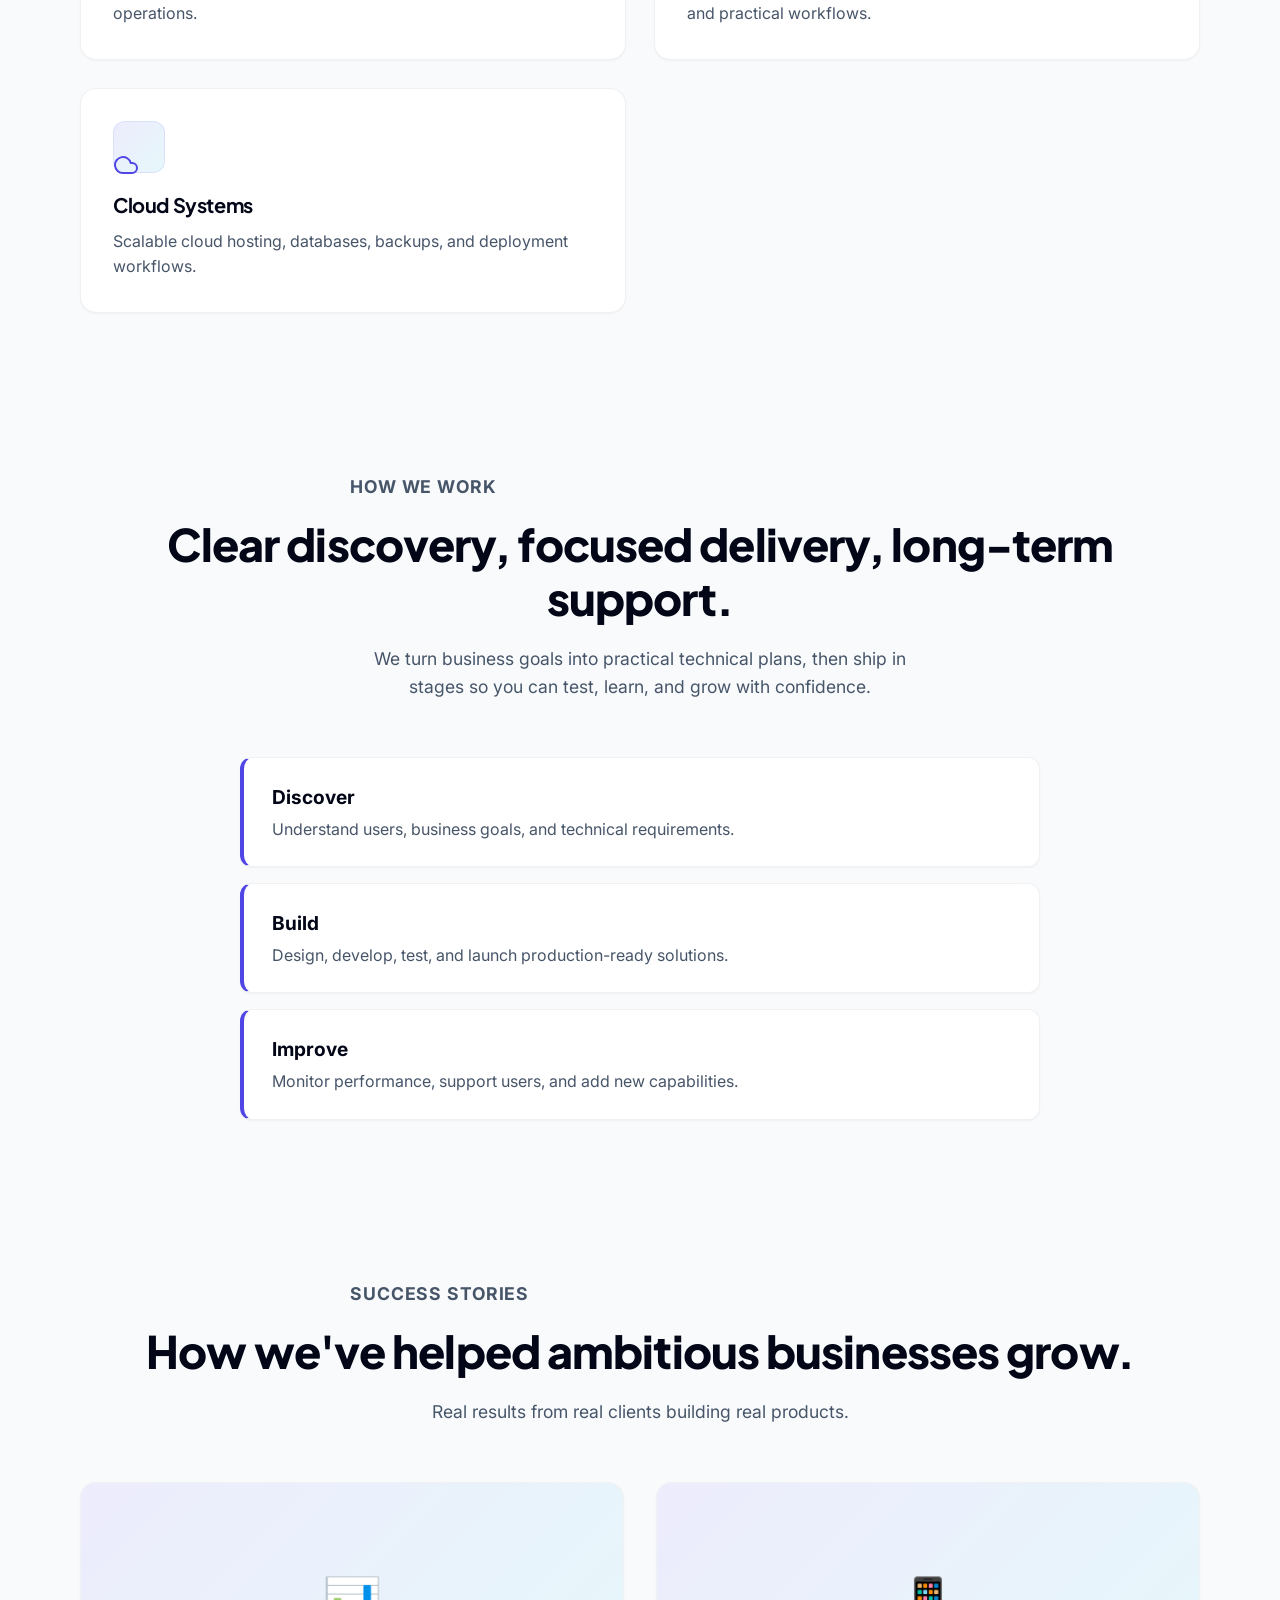
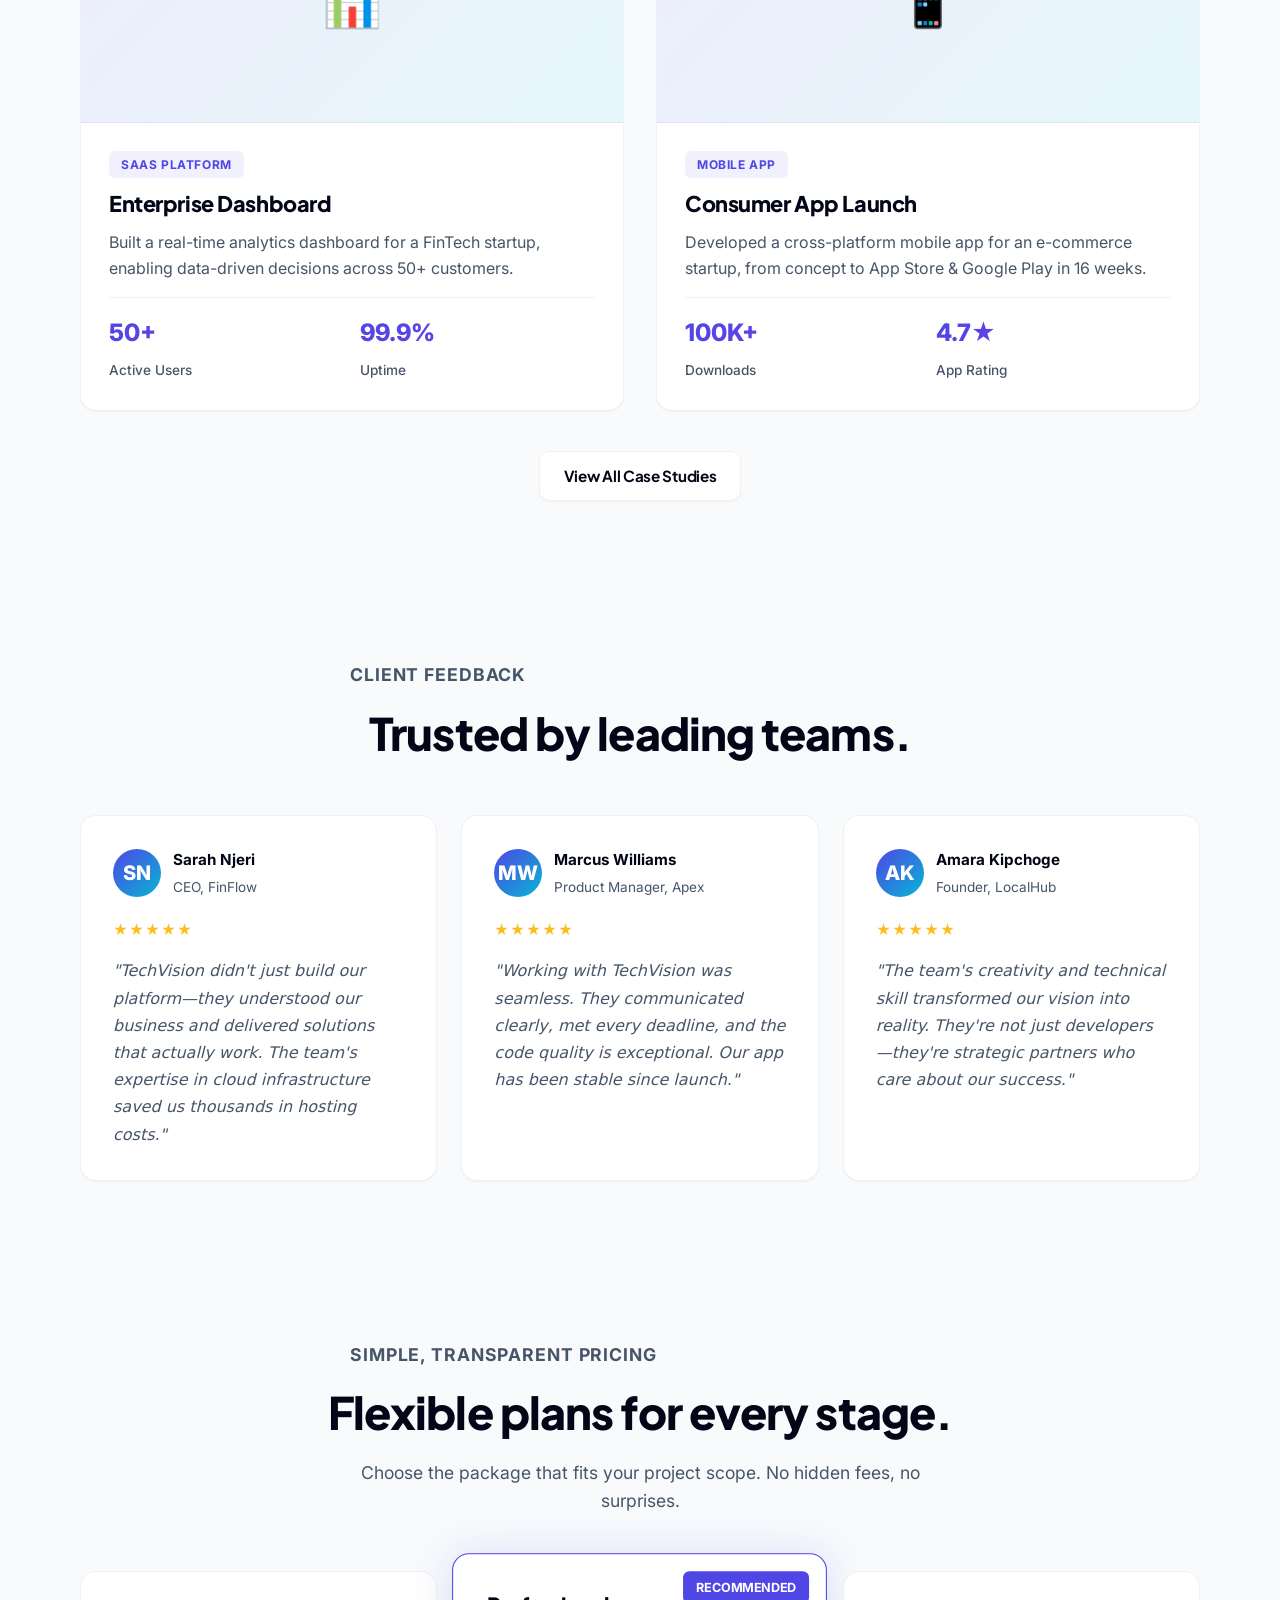
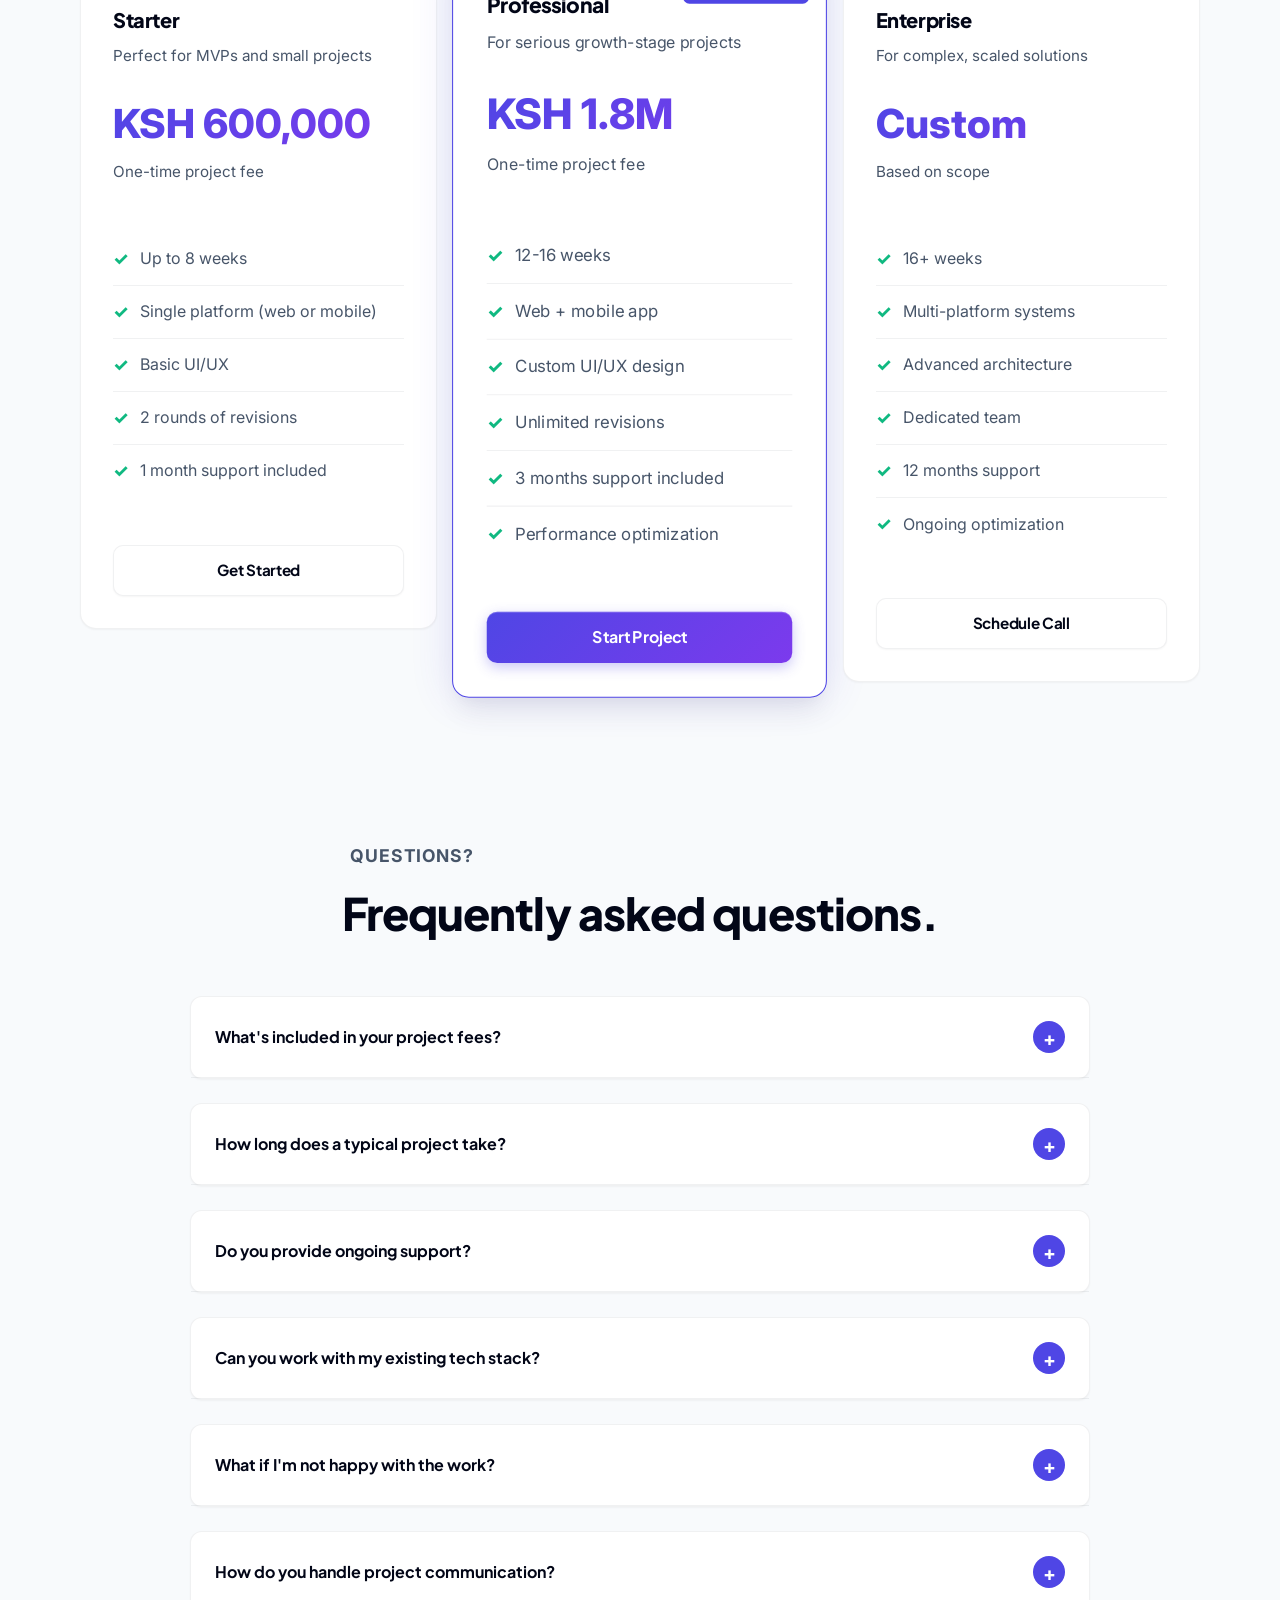
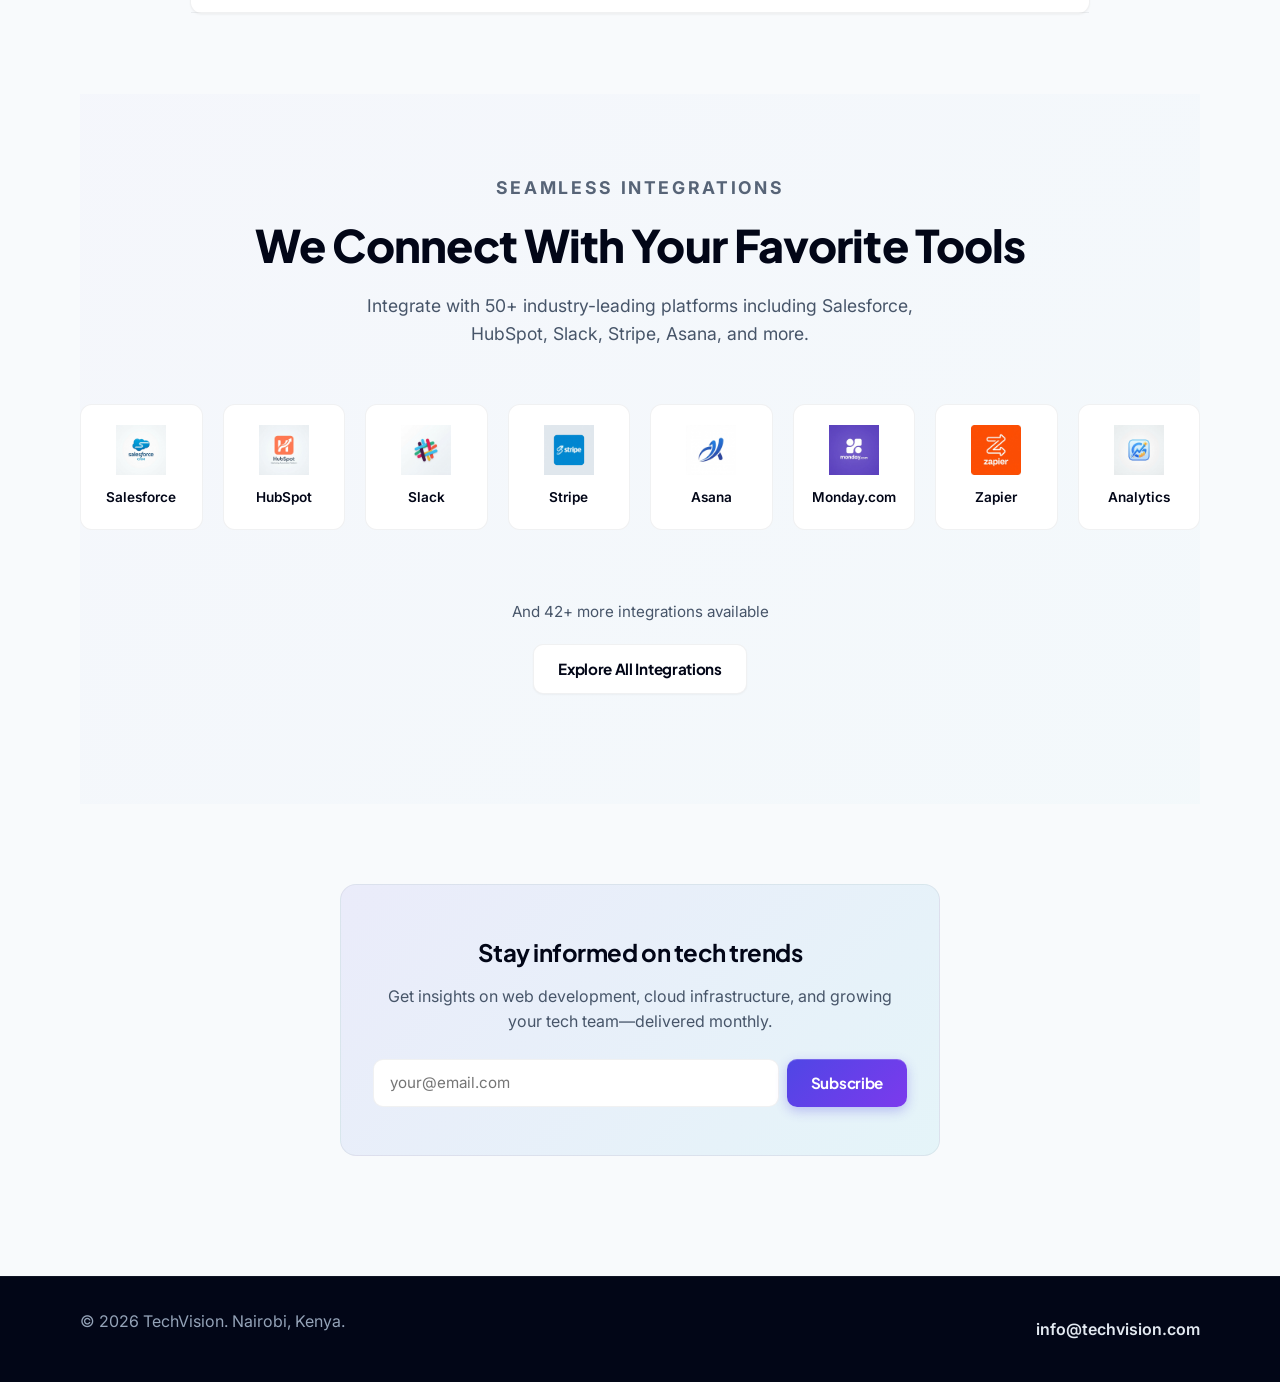
==== commit 8c8a13c2: "Complete CRM integrations and modern design overhaul NEW FILES CREATED: - integrations.html: Dedicat" ====
--- a/index.html
+++ b/index.html
@@ -30,6 +30,7 @@
             <a href="index.html" aria-current="page">Home</a>
             <a href="about.html">About</a>
             <a href="services.html">Services</a>
+            <a href="integrations.html">Integrations</a>
             <a href="estimator.html">Cost Estimator</a>
             <a href="contact.html" class="nav-cta">Start a Project</a>
         </div>
@@ -134,7 +135,6 @@
             <p>We turn business goals into practical technical plans, then ship in stages so you can test, learn, and grow with confidence.</p>
         </div>
         <div class="steps">
-<<<<<<< HEAD
             <div class="animate-on-scroll">
                 <strong>Discover</strong>
                 <span>Understand users, business goals, and technical requirements.</span>
@@ -144,23 +144,11 @@
                 <span>Design, develop, test, and launch production-ready solutions.</span>
             </div>
             <div class="animate-on-scroll">
-=======
-            <div>
-                <strong>Discover</strong>
-                <span>Understand users, business goals, and technical requirements.</span>
-            </div>
-            <div>
-                <strong>Build</strong>
-                <span>Design, develop, test, and launch production-ready solutions.</span>
-            </div>
-            <div>
->>>>>>> 848f757a08096f42b60fe47a4d5b61f6699bcb05
                 <strong>Improve</strong>
                 <span>Monitor performance, support users, and add new capabilities.</span>
             </div>
         </div>
     </section>
-<<<<<<< HEAD
 
     <!-- CASE STUDIES PREVIEW SECTION -->
     <section class="section">
@@ -375,6 +363,55 @@
         </div>
     </section>
 
+    <!-- INTEGRATIONS PREVIEW -->
+    <section class="section integrations-preview-section">
+        <div class="container">
+            <div class="section-heading">
+                <p class="section-label">SEAMLESS INTEGRATIONS</p>
+                <h2>We Connect With Your Favorite Tools</h2>
+                <p>Integrate with 50+ industry-leading platforms including Salesforce, HubSpot, Slack, Stripe, Asana, and more.</p>
+            </div>
+            <div class="integrations-preview-grid">
+                <div class="integration-item">
+                    <img src="assets/tool-salesforce.png" alt="Salesforce">
+                    <span>Salesforce</span>
+                </div>
+                <div class="integration-item">
+                    <img src="assets/tool-hubspot.png" alt="HubSpot">
+                    <span>HubSpot</span>
+                </div>
+                <div class="integration-item">
+                    <img src="assets/tool-slack.png" alt="Slack">
+                    <span>Slack</span>
+                </div>
+                <div class="integration-item">
+                    <img src="assets/tool-stripe.png" alt="Stripe">
+                    <span>Stripe</span>
+                </div>
+                <div class="integration-item">
+                    <img src="assets/tool-asana.png" alt="Asana">
+                    <span>Asana</span>
+                </div>
+                <div class="integration-item">
+                    <img src="assets/tool-monday.png" alt="Monday.com">
+                    <span>Monday.com</span>
+                </div>
+                <div class="integration-item">
+                    <img src="assets/tool-zapier.png" alt="Zapier">
+                    <span>Zapier</span>
+                </div>
+                <div class="integration-item">
+                    <img src="assets/tool-analytics.png" alt="Analytics">
+                    <span>Analytics</span>
+                </div>
+            </div>
+            <div class="integrations-preview-cta">
+                <p>And 42+ more integrations available</p>
+                <a href="integrations.html" class="button secondary">Explore All Integrations</a>
+            </div>
+        </div>
+    </section>
+
     <!-- NEWSLETTER SECTION -->
     <section class="section">
         <div class="newsletter-box animate-on-scroll">
@@ -386,8 +423,6 @@
             </form>
         </div>
     </section>
-=======
->>>>>>> 848f757a08096f42b60fe47a4d5b61f6699bcb05
 </main>
 
 <footer class="site-footer">
@@ -403,8 +438,4 @@
 </script>
 
 </body>
-<<<<<<< HEAD
 </html>
-=======
-</html>
->>>>>>> 848f757a08096f42b60fe47a4d5b61f6699bcb05
--- a/style.css
+++ b/style.css
@@ -160,14 +160,11 @@
 .section {
     width: min(1120px, calc(100% - 32px));
     margin: 0 auto;
-<<<<<<< HEAD
     padding: 0;
 }
 
 .section {
     padding: 60px 0;
-=======
->>>>>>> 848f757a08096f42b60fe47a4d5b61f6699bcb05
 }
 
 /* --- HERO SECTION --- */
@@ -442,7 +439,6 @@
 }
 
 .section-heading {
-<<<<<<< HEAD
     margin-bottom: 56px;
     text-align: center;
 }
@@ -455,10 +451,6 @@
     max-width: 580px;
     color: var(--muted);
     margin: 0 auto;
-=======
-    max-width: 720px;
-    margin-bottom: 48px;
->>>>>>> 848f757a08096f42b60fe47a4d5b61f6699bcb05
 }
 
 .section-heading p {
@@ -511,10 +503,7 @@
     display: grid;
     gap: 16px;
     max-width: 800px;
-<<<<<<< HEAD
     margin: 0 auto;
-=======
->>>>>>> 848f757a08096f42b60fe47a4d5b61f6699bcb05
 }
 
 .steps div {
@@ -546,7 +535,6 @@
     color: var(--muted);
 }
 
-<<<<<<< HEAD
 /* --- TESTIMONIALS SECTION --- */
 .testimonial-grid {
     display: grid;
@@ -1359,6 +1347,456 @@
     margin: 8px 0 0;
 }
 
+/* --- INTEGRATIONS PAGE HERO --- */
+.integrations-hero {
+    background: linear-gradient(135deg, #4f46e5 0%, #7c3aed 50%, #06b6d4 100%);
+    color: white;
+    padding: 80px 0;
+    text-align: center;
+    position: relative;
+    overflow: hidden;
+}
+
+.integrations-hero::before {
+    content: '';
+    position: absolute;
+    top: -50%;
+    right: -10%;
+    width: 500px;
+    height: 500px;
+    background: radial-gradient(circle, rgba(255,255,255,0.1) 0%, transparent 70%);
+    border-radius: 50%;
+}
+
+.integrations-hero::after {
+    content: '';
+    position: absolute;
+    bottom: -30%;
+    left: -5%;
+    width: 400px;
+    height: 400px;
+    background: radial-gradient(circle, rgba(255,255,255,0.05) 0%, transparent 70%);
+    border-radius: 50%;
+}
+
+.hero-content {
+    position: relative;
+    z-index: 1;
+}
+
+.section-label {
+    font-size: 0.85rem;
+    letter-spacing: 0.15em;
+    text-transform: uppercase;
+    opacity: 0.9;
+    margin: 0 0 16px;
+}
+
+.integrations-hero h1 {
+    font-size: clamp(2rem, 5vw, 3.5rem);
+    margin: 0 0 20px;
+    font-weight: 800;
+    text-shadow: 0 2px 4px rgba(0,0,0,0.2);
+}
+
+.hero-subtitle {
+    font-size: 1.1rem;
+    max-width: 600px;
+    margin: 0 auto 40px;
+    opacity: 0.95;
+    line-height: 1.8;
+}
+
+/* --- SEARCH CONTAINER --- */
+.search-container {
+    position: relative;
+    max-width: 500px;
+    margin: 0 auto;
+    display: flex;
+    align-items: center;
+}
+
+.search-input {
+    width: 100%;
+    padding: 16px 20px 16px 50px;
+    border: none;
+    border-radius: 50px;
+    font-size: 1rem;
+    background: rgba(255, 255, 255, 0.95);
+    color: var(--ink);
+    backdrop-filter: blur(10px);
+    transition: all 0.3s ease;
+    box-shadow: 0 10px 30px rgba(0, 0, 0, 0.2);
+}
+
+.search-input:focus {
+    outline: none;
+    background: white;
+    box-shadow: 0 10px 40px rgba(0, 0, 0, 0.3);
+    transform: scale(1.02);
+}
+
+.search-input::placeholder {
+    color: var(--muted);
+}
+
+.search-icon {
+    position: absolute;
+    left: 18px;
+    font-size: 1.2rem;
+    opacity: 0.6;
+}
+
+/* --- FILTER SECTION --- */
+.filter-section {
+    padding: 40px 0;
+    background: var(--paper);
+    border-bottom: 1px solid var(--line);
+    sticky: top 0;
+    z-index: 100;
+}
+
+.filter-tabs {
+    display: flex;
+    gap: 12px;
+    flex-wrap: wrap;
+    justify-content: center;
+    align-items: center;
+}
+
+.filter-btn {
+    padding: 10px 18px;
+    border: 1px solid var(--line);
+    background: var(--soft);
+    color: var(--ink);
+    border-radius: 20px;
+    font-weight: 600;
+    cursor: pointer;
+    transition: all 0.3s ease;
+    font-size: 0.9rem;
+}
+
+.filter-btn:hover {
+    border-color: var(--brand);
+    background: var(--paper);
+    transform: translateY(-2px);
+}
+
+.filter-btn.active {
+    background: var(--brand);
+    color: white;
+    border-color: var(--brand);
+    box-shadow: 0 4px 12px rgba(79, 70, 229, 0.3);
+}
+
+/* --- TOOLS SHOWCASE GRID --- */
+.tools-showcase {
+    padding: 80px 0;
+    background: var(--soft);
+}
+
+.tools-grid {
+    display: grid;
+    grid-template-columns: repeat(auto-fill, minmax(280px, 1fr));
+    gap: 24px;
+    animation: fadeIn 0.6s ease;
+}
+
+.tool-card {
+    background: var(--paper);
+    border: 1px solid var(--line);
+    border-radius: 16px;
+    padding: 32px 24px;
+    text-align: center;
+    transition: all 0.3s cubic-bezier(0.34, 1.56, 0.64, 1);
+    position: relative;
+    overflow: hidden;
+    cursor: pointer;
+    display: flex;
+    flex-direction: column;
+    align-items: center;
+}
+
+.tool-card::before {
+    content: '';
+    position: absolute;
+    top: 0;
+    left: 0;
+    right: 0;
+    bottom: 0;
+    background: linear-gradient(135deg, rgba(79, 70, 229, 0.05), rgba(6, 182, 212, 0.05));
+    opacity: 0;
+    transition: opacity 0.3s ease;
+    pointer-events: none;
+}
+
+.tool-card:hover::before {
+    opacity: 1;
+}
+
+.tool-card:hover {
+    border-color: var(--brand);
+    transform: translateY(-8px);
+    box-shadow: 0 20px 40px rgba(79, 70, 229, 0.15);
+}
+
+.tool-icon {
+    width: 80px;
+    height: 80px;
+    background: linear-gradient(135deg, #4f46e5, #06b6d4);
+    border-radius: 16px;
+    display: flex;
+    align-items: center;
+    justify-content: center;
+    margin-bottom: 20px;
+    transition: all 0.3s ease;
+    box-shadow: 0 8px 16px rgba(79, 70, 229, 0.2);
+}
+
+.tool-icon img {
+    width: 60px;
+    height: 60px;
+    object-fit: contain;
+}
+
+.tool-card:hover .tool-icon {
+    transform: scale(1.1) rotate(5deg);
+    box-shadow: 0 12px 24px rgba(79, 70, 229, 0.3);
+}
+
+.tool-card h3 {
+    font-size: 1.3rem;
+    margin: 16px 0 8px;
+    color: var(--ink);
+    position: relative;
+    z-index: 1;
+}
+
+.tool-category {
+    display: inline-block;
+    font-size: 0.75rem;
+    font-weight: 700;
+    letter-spacing: 0.1em;
+    text-transform: uppercase;
+    background: rgba(79, 70, 229, 0.1);
+    color: var(--brand);
+    padding: 4px 10px;
+    border-radius: 6px;
+    margin-bottom: 12px;
+    position: relative;
+    z-index: 1;
+}
+
+.tool-description {
+    font-size: 0.95rem;
+    color: var(--muted);
+    margin: 12px 0 16px;
+    line-height: 1.6;
+    flex-grow: 1;
+    position: relative;
+    z-index: 1;
+}
+
+.tool-link {
+    color: var(--brand);
+    font-weight: 600;
+    transition: all 0.3s ease;
+    position: relative;
+    z-index: 1;
+    display: inline-block;
+}
+
+.tool-link::after {
+    content: '';
+    position: absolute;
+    bottom: -2px;
+    left: 0;
+    width: 0;
+    height: 2px;
+    background: var(--brand);
+    transition: width 0.3s ease;
+}
+
+.tool-card:hover .tool-link::after {
+    width: 100%;
+}
+
+/* --- INTEGRATIONS CTA --- */
+.integrations-cta {
+    background: linear-gradient(135deg, #4f46e5 0%, #7c3aed 100%);
+    color: white;
+    padding: 80px 20px;
+    text-align: center;
+}
+
+.integrations-cta h2 {
+    font-size: 2.5rem;
+    margin-bottom: 16px;
+}
+
+.integrations-cta p {
+    font-size: 1.1rem;
+    opacity: 0.95;
+    margin-bottom: 32px;
+    max-width: 600px;
+    margin-left: auto;
+    margin-right: auto;
+}
+
+.button.large {
+    padding: 16px 40px;
+    font-size: 1.1rem;
+}
+
+/* --- ANIMATIONS --- */
+@keyframes fadeIn {
+    from {
+        opacity: 0;
+        transform: translateY(20px);
+    }
+    to {
+        opacity: 1;
+        transform: translateY(0);
+    }
+}
+
+.tool-card {
+    animation: fadeIn 0.6s ease backwards;
+}
+
+.tool-card:nth-child(1) { animation-delay: 0.05s; }
+.tool-card:nth-child(2) { animation-delay: 0.1s; }
+.tool-card:nth-child(3) { animation-delay: 0.15s; }
+.tool-card:nth-child(4) { animation-delay: 0.2s; }
+.tool-card:nth-child(5) { animation-delay: 0.25s; }
+.tool-card:nth-child(6) { animation-delay: 0.3s; }
+.tool-card:nth-child(7) { animation-delay: 0.35s; }
+.tool-card:nth-child(8) { animation-delay: 0.4s; }
+.tool-card:nth-child(9) { animation-delay: 0.45s; }
+.tool-card:nth-child(10) { animation-delay: 0.5s; }
+.tool-card:nth-child(11) { animation-delay: 0.55s; }
+.tool-card:nth-child(12) { animation-delay: 0.6s; }
+
+/* --- INTEGRATIONS PREVIEW (HOMEPAGE) --- */
+.integrations-preview-section {
+    background: linear-gradient(135deg, rgba(79, 70, 229, 0.02) 0%, rgba(6, 182, 212, 0.02) 100%);
+}
+
+.integrations-preview-grid {
+    display: grid;
+    grid-template-columns: repeat(auto-fit, minmax(100px, 1fr));
+    gap: 20px;
+    margin: 40px 0;
+    justify-items: center;
+}
+
+.integration-item {
+    display: flex;
+    flex-direction: column;
+    align-items: center;
+    gap: 12px;
+    padding: 20px;
+    background: var(--paper);
+    border: 1px solid var(--line);
+    border-radius: 12px;
+    transition: all 0.3s ease;
+    cursor: pointer;
+    text-align: center;
+    width: 100%;
+}
+
+.integration-item img {
+    width: 50px;
+    height: 50px;
+    object-fit: contain;
+    transition: transform 0.3s ease;
+}
+
+.integration-item span {
+    font-size: 0.85rem;
+    font-weight: 600;
+    color: var(--ink);
+}
+
+.integration-item:hover {
+    border-color: var(--brand);
+    background: var(--soft);
+    transform: translateY(-4px);
+    box-shadow: 0 8px 16px rgba(79, 70, 229, 0.1);
+}
+
+.integration-item:hover img {
+    transform: scale(1.15);
+}
+
+.integrations-preview-cta {
+    text-align: center;
+    padding: 30px 0;
+}
+
+.integrations-preview-cta p {
+    color: var(--muted);
+    margin-bottom: 20px;
+    font-size: 0.95rem;
+}
+
+.section-label {
+    display: inline-block;
+    font-size: 0.75rem;
+    letter-spacing: 0.15em;
+    text-transform: uppercase;
+    color: var(--brand);
+    font-weight: 700;
+    margin-bottom: 12px;
+}
+
+/* --- RESPONSIVE --- */
+@media (max-width: 768px) {
+    .integrations-hero {
+        padding: 60px 20px;
+    }
+
+    .integrations-hero h1 {
+        font-size: 2rem;
+    }
+
+    .tools-grid {
+        grid-template-columns: repeat(auto-fill, minmax(250px, 1fr));
+        gap: 16px;
+    }
+
+    .tool-card {
+        padding: 24px 16px;
+    }
+
+    .filter-tabs {
+        gap: 8px;
+    }
+
+    .filter-btn {
+        padding: 8px 14px;
+        font-size: 0.85rem;
+    }
+
+    .integrations-preview-grid {
+        grid-template-columns: repeat(auto-fit, minmax(80px, 1fr));
+        gap: 12px;
+    }
+
+    .integration-item {
+        padding: 12px 8px;
+    }
+
+    .integration-item img {
+        width: 40px;
+        height: 40px;
+    }
+
+    .integration-item span {
+        font-size: 0.75rem;
+    }
+}
+
 /* --- NEWSLETTER SECTION --- */
 .newsletter-box {
     background: linear-gradient(135deg, rgba(79, 70, 229, 0.08), rgba(6, 182, 212, 0.08));
@@ -1670,8 +2108,6 @@
     }
 }
 
-=======
->>>>>>> 848f757a08096f42b60fe47a4d5b61f6699bcb05
 /* --- FOOTER --- */
 .site-footer {
     display: flex;
@@ -1696,7 +2132,6 @@
 }
 
 /* --- RESPONSIVE --- */
-<<<<<<< HEAD
 @media (max-width: 1024px) {
     .pricing-grid {
         grid-template-columns: repeat(2, 1fr);
@@ -1720,8 +2155,6 @@
     }
 }
 
-=======
->>>>>>> 848f757a08096f42b60fe47a4d5b61f6699bcb05
 @media (max-width: 900px) {
     .hero {
         grid-template-columns: 1fr;
@@ -1765,7 +2198,6 @@
         grid-template-columns: 1fr;
         gap: 32px;
     }
-<<<<<<< HEAD
     
     .testimonial-grid {
         grid-template-columns: 1fr;
@@ -1778,8 +2210,6 @@
     .pricing-card.featured {
         transform: scale(1);
     }
-=======
->>>>>>> 848f757a08096f42b60fe47a4d5b61f6699bcb05
 }
 
 @media (max-width: 780px) {
@@ -1818,8 +2248,4 @@
         flex-direction: column;
         text-align: center;
     }
-<<<<<<< HEAD
-}
-=======
-}
->>>>>>> 848f757a08096f42b60fe47a4d5b61f6699bcb05
+}
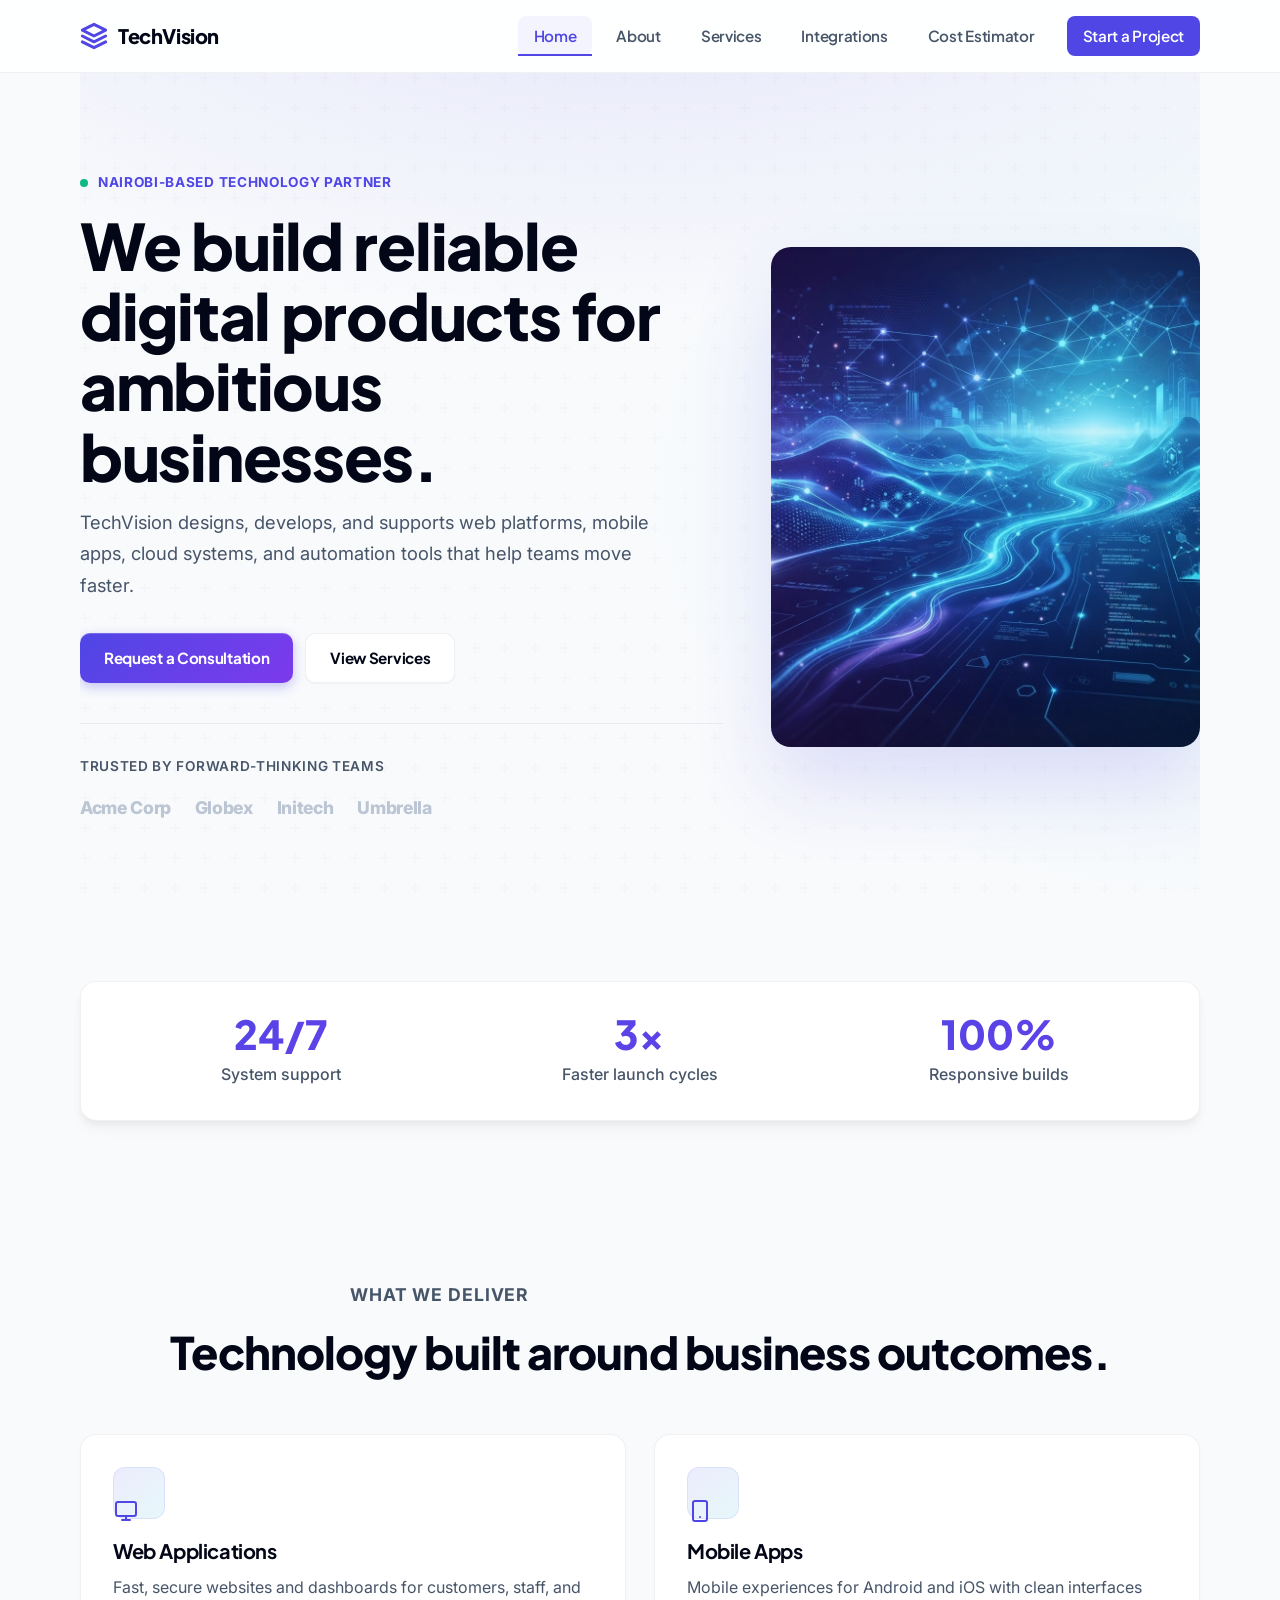
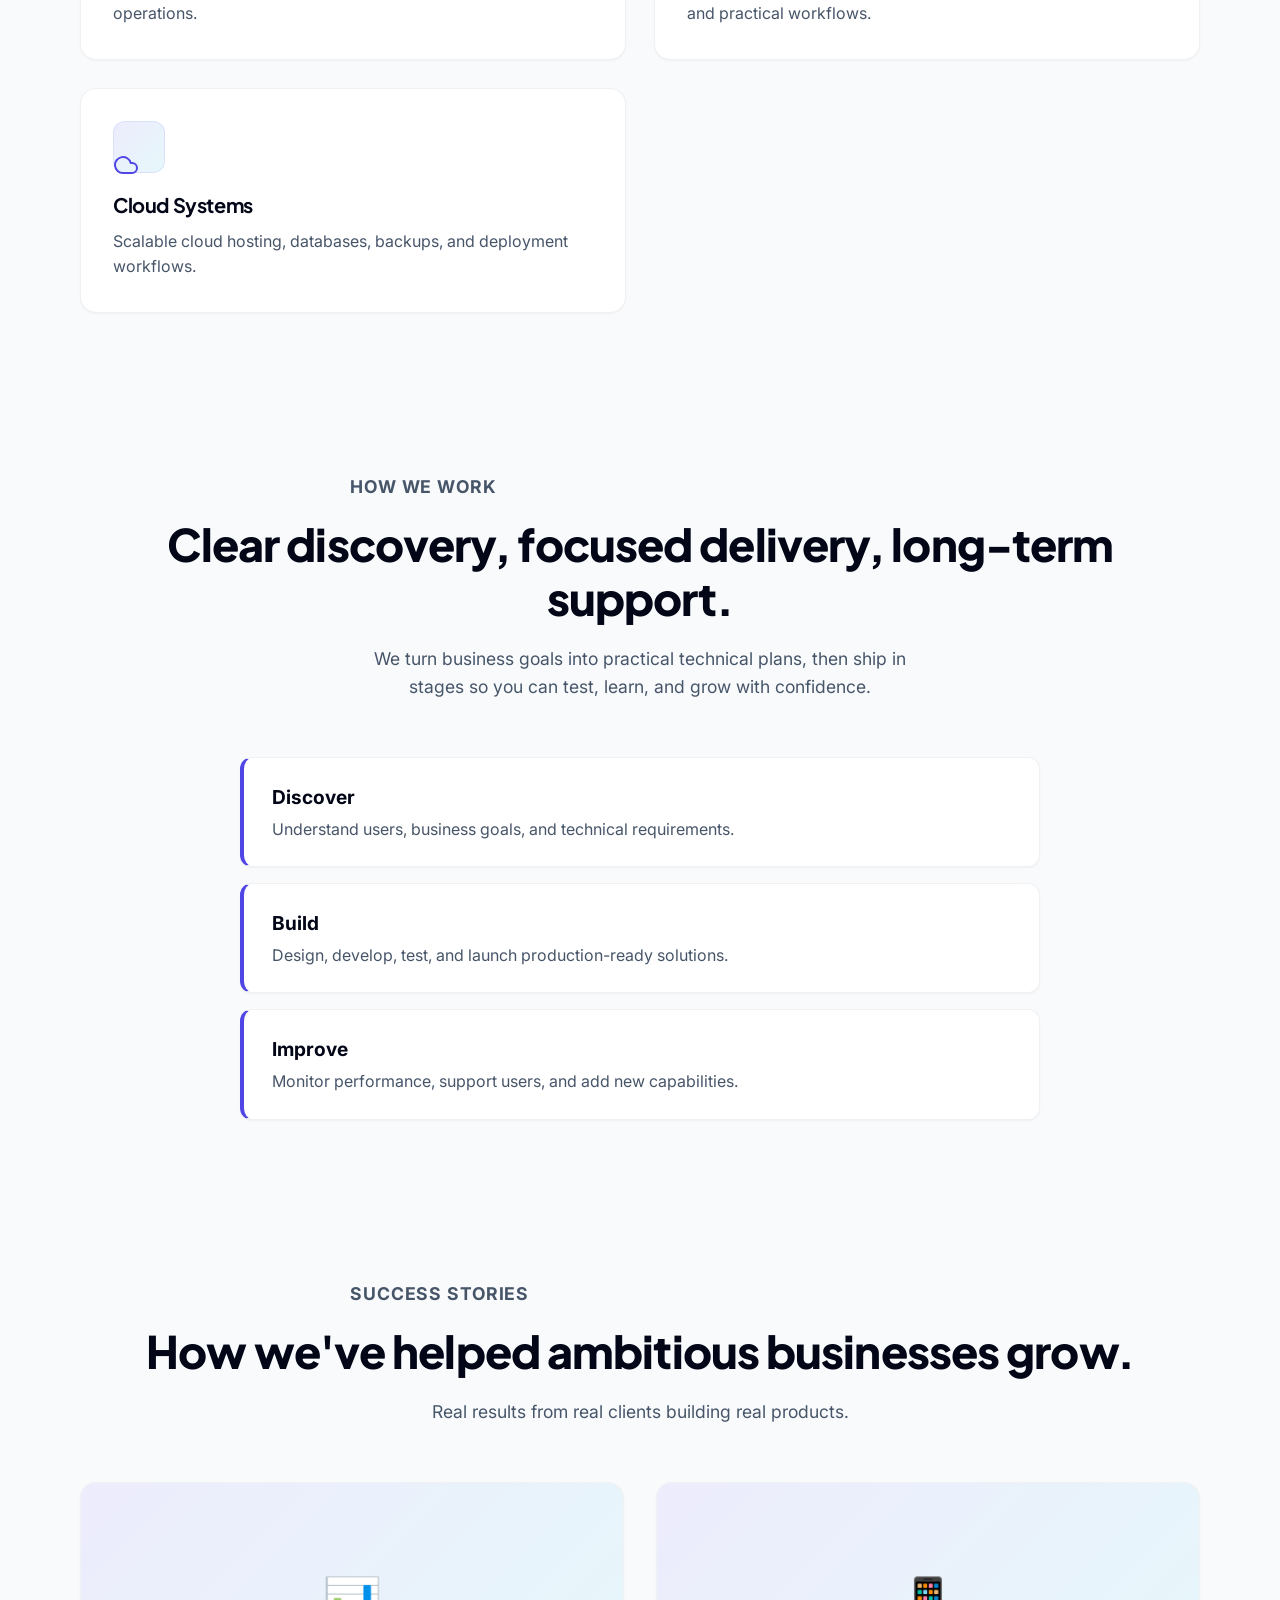
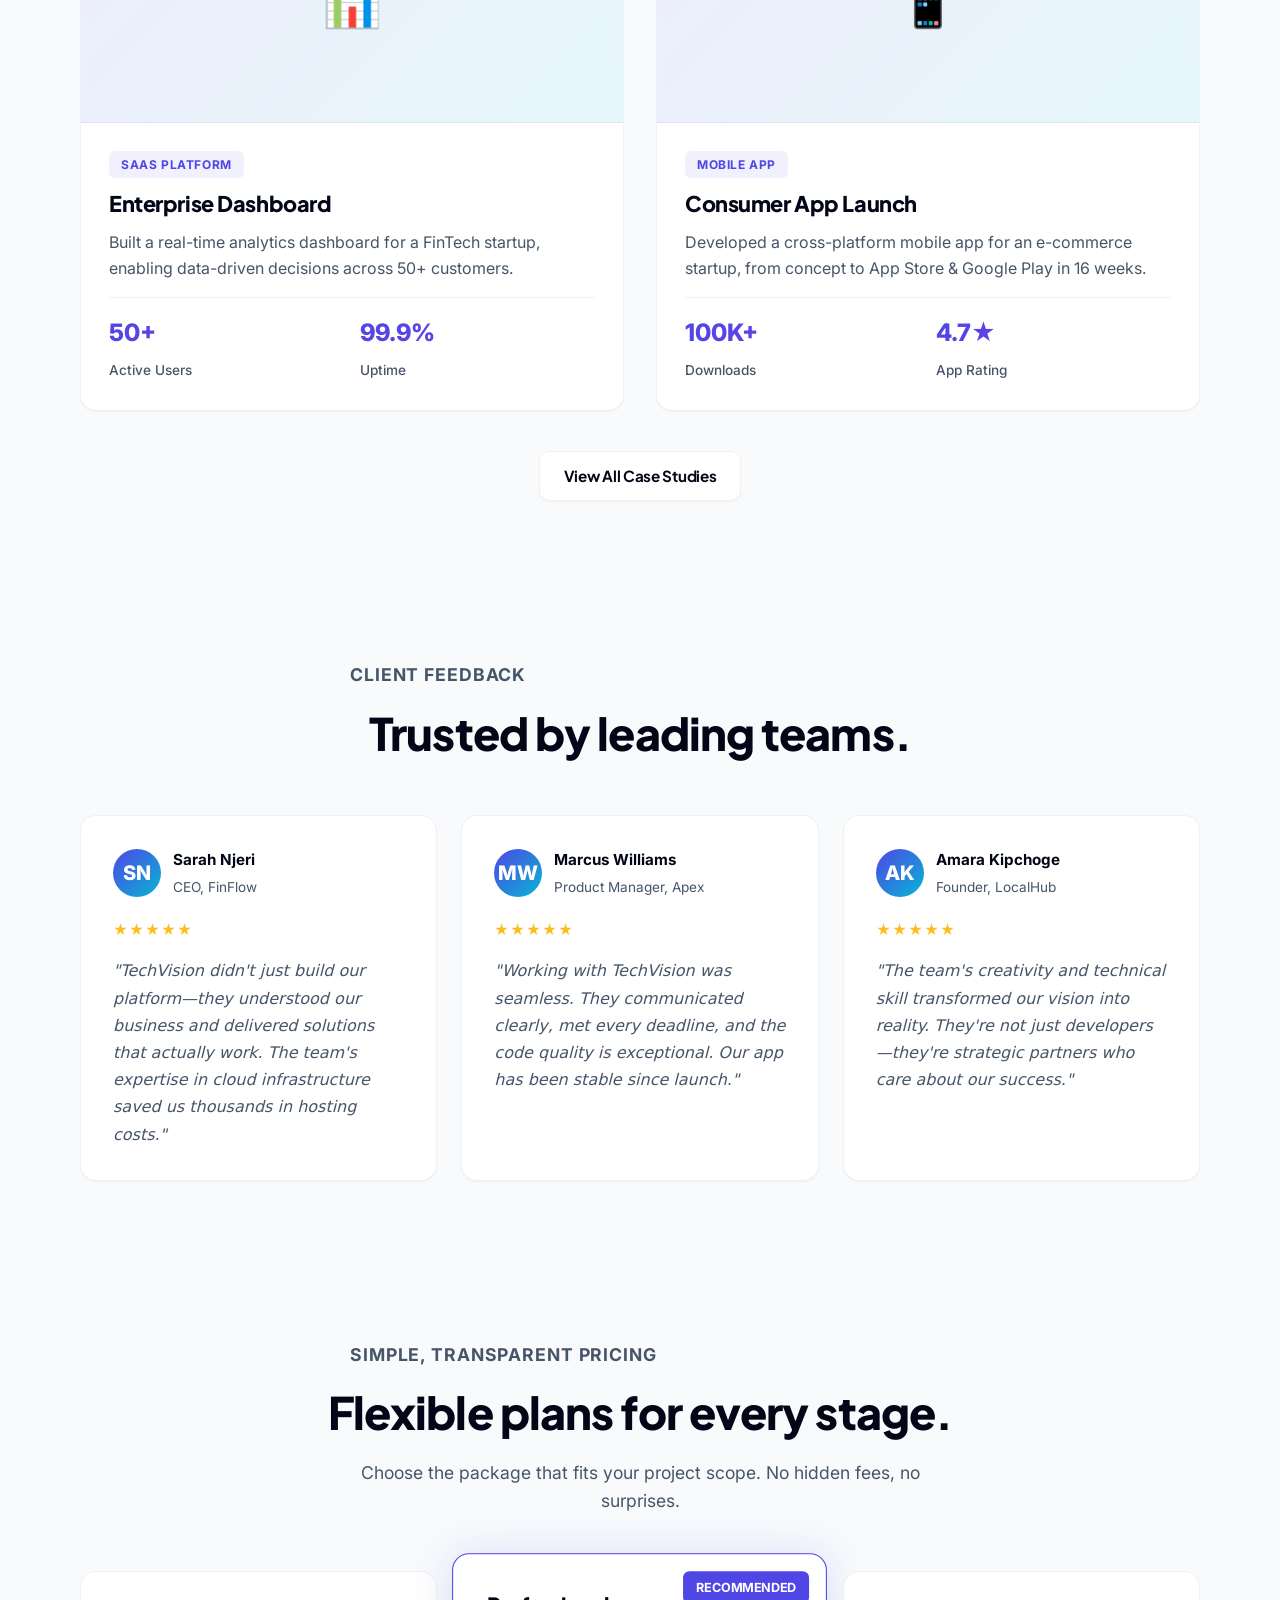
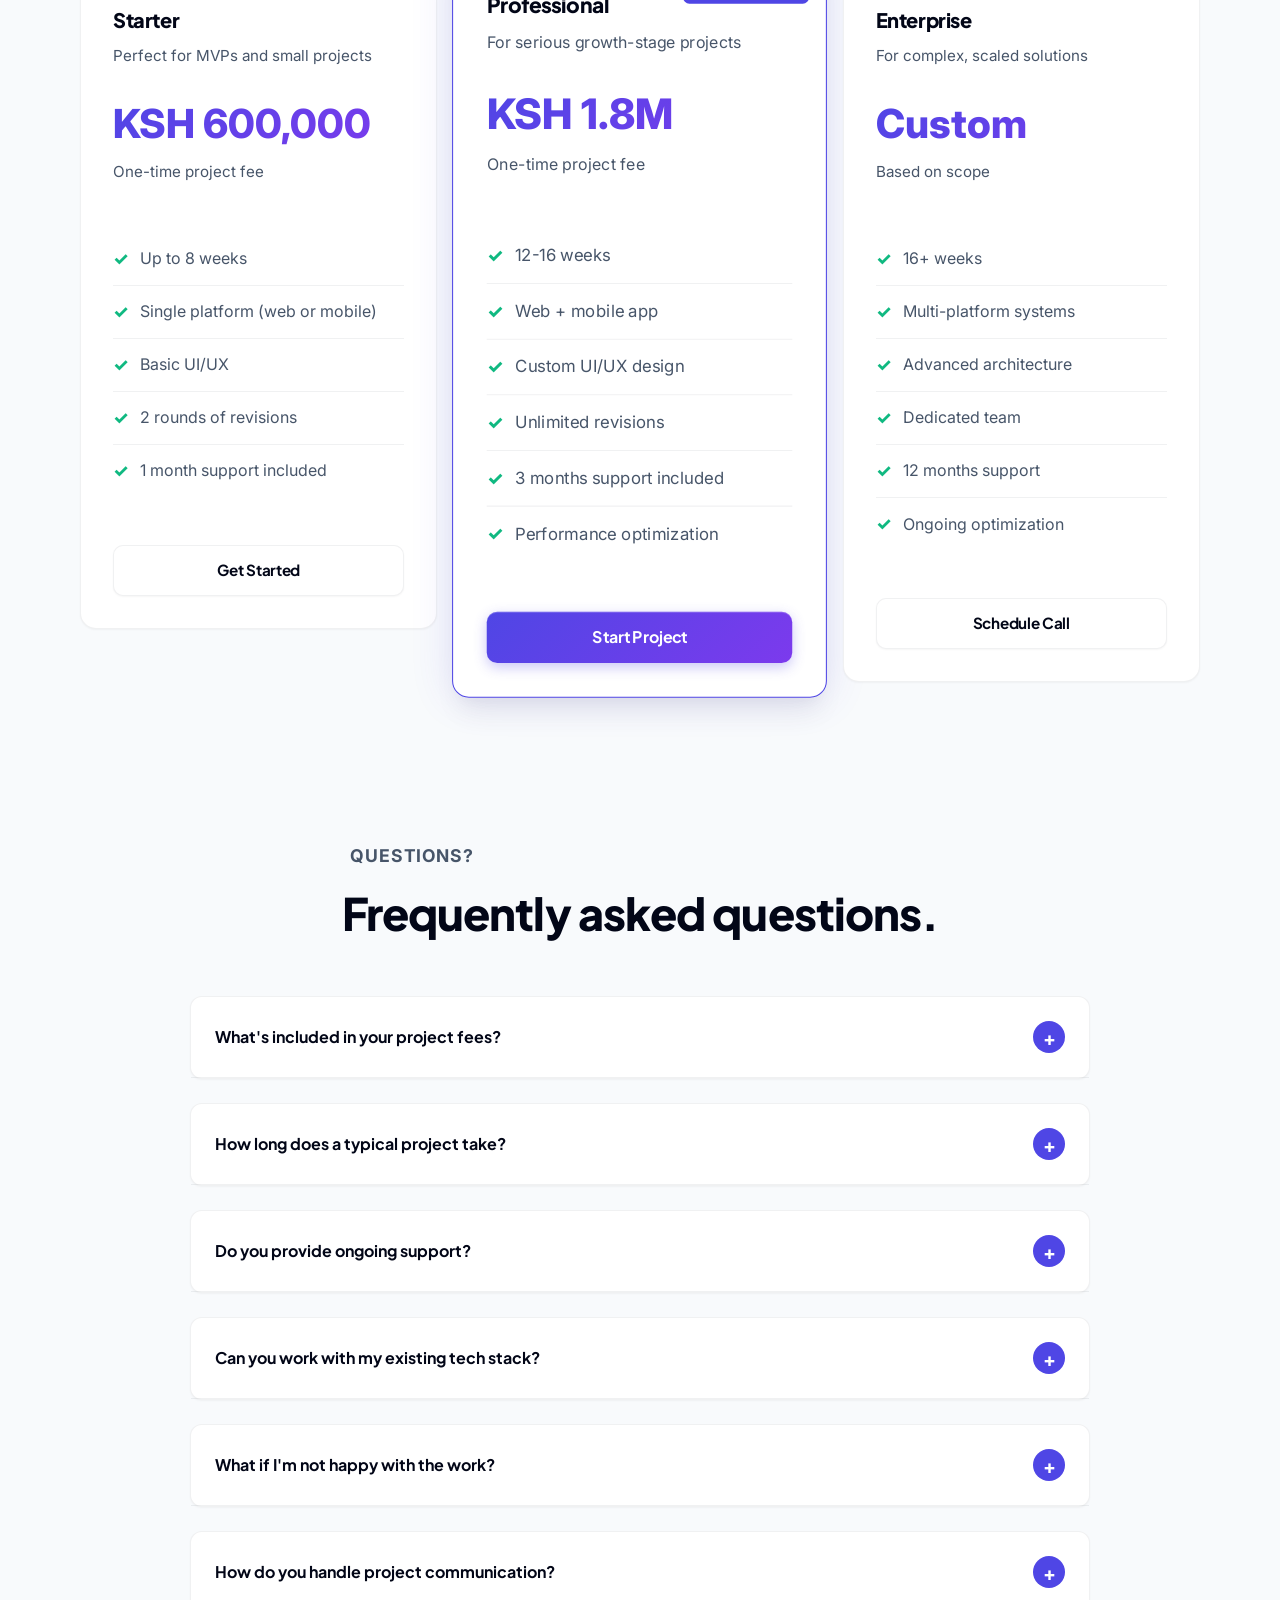
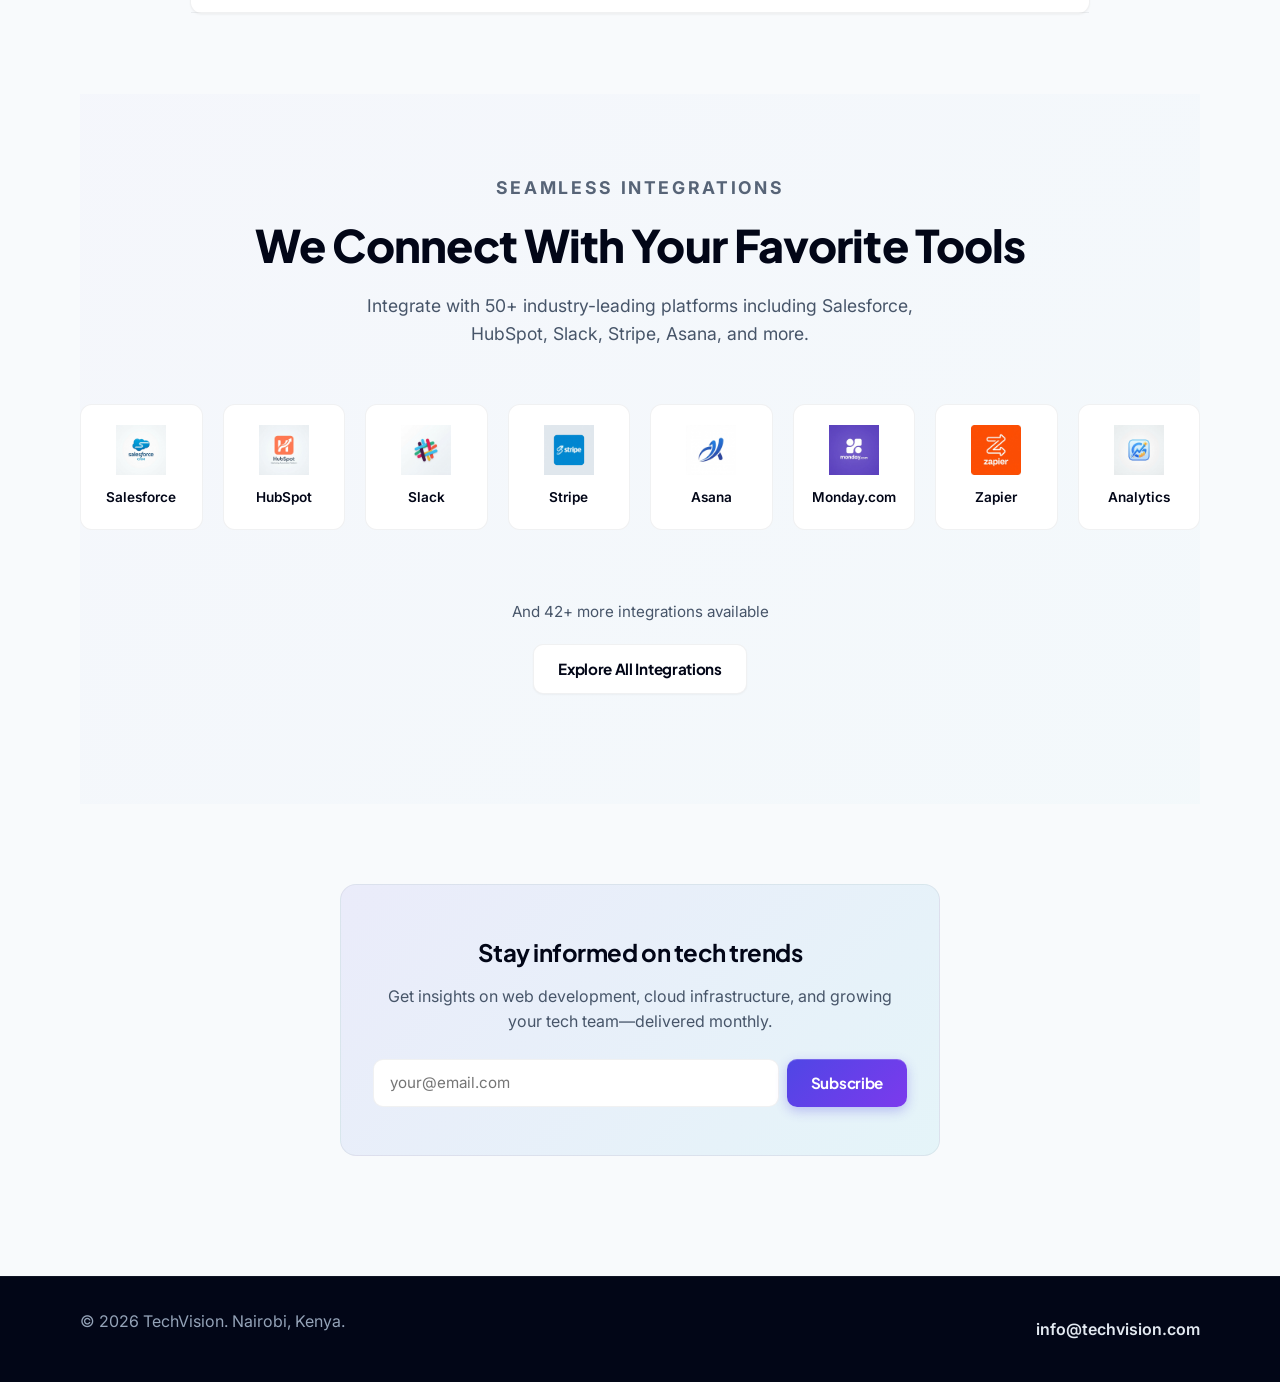
==== commit 8a0db87c: "Complete modern design overhaul with real images and professional styling DESIGN TRANSFORMATION:  1." ====
--- a/index.html
+++ b/index.html
@@ -62,19 +62,10 @@
             </div>
         </div>
 
-        <!-- CSS-Only Dashboard Mockup Visual -->
+        <!-- Hero Visual Background -->
         <div class="hero-visual">
-            <div class="dashboard-mockup">
-                <div class="mockup-header"></div>
-                <div class="mockup-body">
-                    <div class="mockup-sidebar"></div>
-                    <div class="mockup-content">
-                        <div class="mockup-card"></div>
-                        <div class="mockup-card"></div>
-                        <div class="mockup-chart"></div>
-                    </div>
-                </div>
-            </div>
+            <img src="assets/hero-tech.png" alt="Modern technology visualization" class="hero-bg-image">
+            <div class="hero-overlay"></div>
         </div>
     </section>
 
--- a/style.css
+++ b/style.css
@@ -313,6 +313,31 @@
 .hero-visual {
     position: relative;
     perspective: 1000px;
+    height: 500px;
+    border-radius: 20px;
+    overflow: hidden;
+    box-shadow: 0 40px 80px rgba(79, 70, 229, 0.15);
+}
+
+.hero-bg-image {
+    width: 100%;
+    height: 100%;
+    object-fit: cover;
+    transition: transform 0.5s ease;
+}
+
+.hero-visual:hover .hero-bg-image {
+    transform: scale(1.02);
+}
+
+.hero-overlay {
+    position: absolute;
+    top: 0;
+    left: 0;
+    right: 0;
+    bottom: 0;
+    background: linear-gradient(135deg, rgba(79, 70, 229, 0.1), rgba(6, 182, 212, 0.05));
+    pointer-events: none;
 }
 
 .dashboard-mockup {
@@ -323,6 +348,7 @@
     overflow: hidden;
     transform: rotateY(-5deg) rotateX(2deg);
     transition: transform 0.5s ease;
+    display: none;
 }
 
 .dashboard-mockup:hover {
@@ -1797,6 +1823,179 @@
     }
 }
 
+/* --- SERVICES SHOWCASE --- */
+.services-showcase {
+    padding: 100px 0;
+    background: linear-gradient(180deg, var(--soft) 0%, var(--paper) 100%);
+}
+
+.service-feature {
+    display: grid;
+    grid-template-columns: 1fr 1fr;
+    gap: 60px;
+    align-items: center;
+    margin-bottom: 100px;
+    animation: fadeInUp 0.8s ease;
+}
+
+.service-feature-reverse {
+    grid-template-columns: 1fr 1fr;
+}
+
+.service-feature-reverse .service-image {
+    order: -1;
+}
+
+@keyframes fadeInUp {
+    from {
+        opacity: 0;
+        transform: translateY(30px);
+    }
+    to {
+        opacity: 1;
+        transform: translateY(0);
+    }
+}
+
+.service-badge {
+    display: inline-block;
+    background: linear-gradient(135deg, var(--brand), rgba(6, 182, 212, 0.8));
+    color: white;
+    padding: 6px 14px;
+    border-radius: 20px;
+    font-size: 0.75rem;
+    font-weight: 700;
+    letter-spacing: 0.1em;
+    text-transform: uppercase;
+    margin-bottom: 16px;
+}
+
+.service-feature h2 {
+    font-size: clamp(2rem, 5vw, 2.5rem);
+    margin-bottom: 16px;
+    color: var(--ink);
+    line-height: 1.2;
+}
+
+.service-lead {
+    font-size: 1.2rem;
+    color: var(--brand);
+    font-weight: 600;
+    margin-bottom: 16px;
+}
+
+.service-feature > div p {
+    color: var(--muted);
+    line-height: 1.8;
+    margin-bottom: 24px;
+    font-size: 1rem;
+}
+
+.service-benefits {
+    list-style: none;
+    padding: 0;
+    margin: 24px 0;
+}
+
+.service-benefits li {
+    display: flex;
+    align-items: center;
+    gap: 12px;
+    margin-bottom: 14px;
+    color: var(--ink);
+    font-weight: 500;
+}
+
+.checkmark {
+    display: flex;
+    align-items: center;
+    justify-content: center;
+    width: 24px;
+    height: 24px;
+    background: linear-gradient(135deg, var(--brand), rgba(6, 182, 212, 0.8));
+    color: white;
+    border-radius: 50%;
+    flex-shrink: 0;
+    font-size: 0.75rem;
+    font-weight: 700;
+}
+
+.service-content {
+    padding: 20px;
+}
+
+.service-image {
+    position: relative;
+    border-radius: 20px;
+    overflow: hidden;
+    box-shadow: 0 20px 60px rgba(79, 70, 229, 0.15);
+    background: linear-gradient(135deg, #4f46e5, #06b6d4);
+    min-height: 400px;
+}
+
+.service-image img {
+    width: 100%;
+    height: 100%;
+    object-fit: cover;
+    transition: transform 0.3s ease;
+}
+
+.service-feature:hover .service-image img {
+    transform: scale(1.02);
+}
+
+.service-feature .button {
+    margin-top: 24px;
+}
+
+/* --- RESPONSIVE SERVICES --- */
+@media (max-width: 1024px) {
+    .service-feature {
+        grid-template-columns: 1fr;
+        gap: 40px;
+        margin-bottom: 60px;
+    }
+
+    .service-feature-reverse .service-image {
+        order: unset;
+    }
+
+    .service-image {
+        min-height: 350px;
+    }
+
+    .service-feature h2 {
+        font-size: 1.8rem;
+    }
+}
+
+@media (max-width: 640px) {
+    .services-showcase {
+        padding: 60px 0;
+    }
+
+    .service-feature {
+        gap: 24px;
+        margin-bottom: 40px;
+    }
+
+    .service-image {
+        min-height: 280px;
+    }
+
+    .service-feature h2 {
+        font-size: 1.5rem;
+    }
+
+    .service-lead {
+        font-size: 1rem;
+    }
+
+    .service-benefits li {
+        font-size: 0.95rem;
+    }
+}
+
 /* --- NEWSLETTER SECTION --- */
 .newsletter-box {
     background: linear-gradient(135deg, rgba(79, 70, 229, 0.08), rgba(6, 182, 212, 0.08));
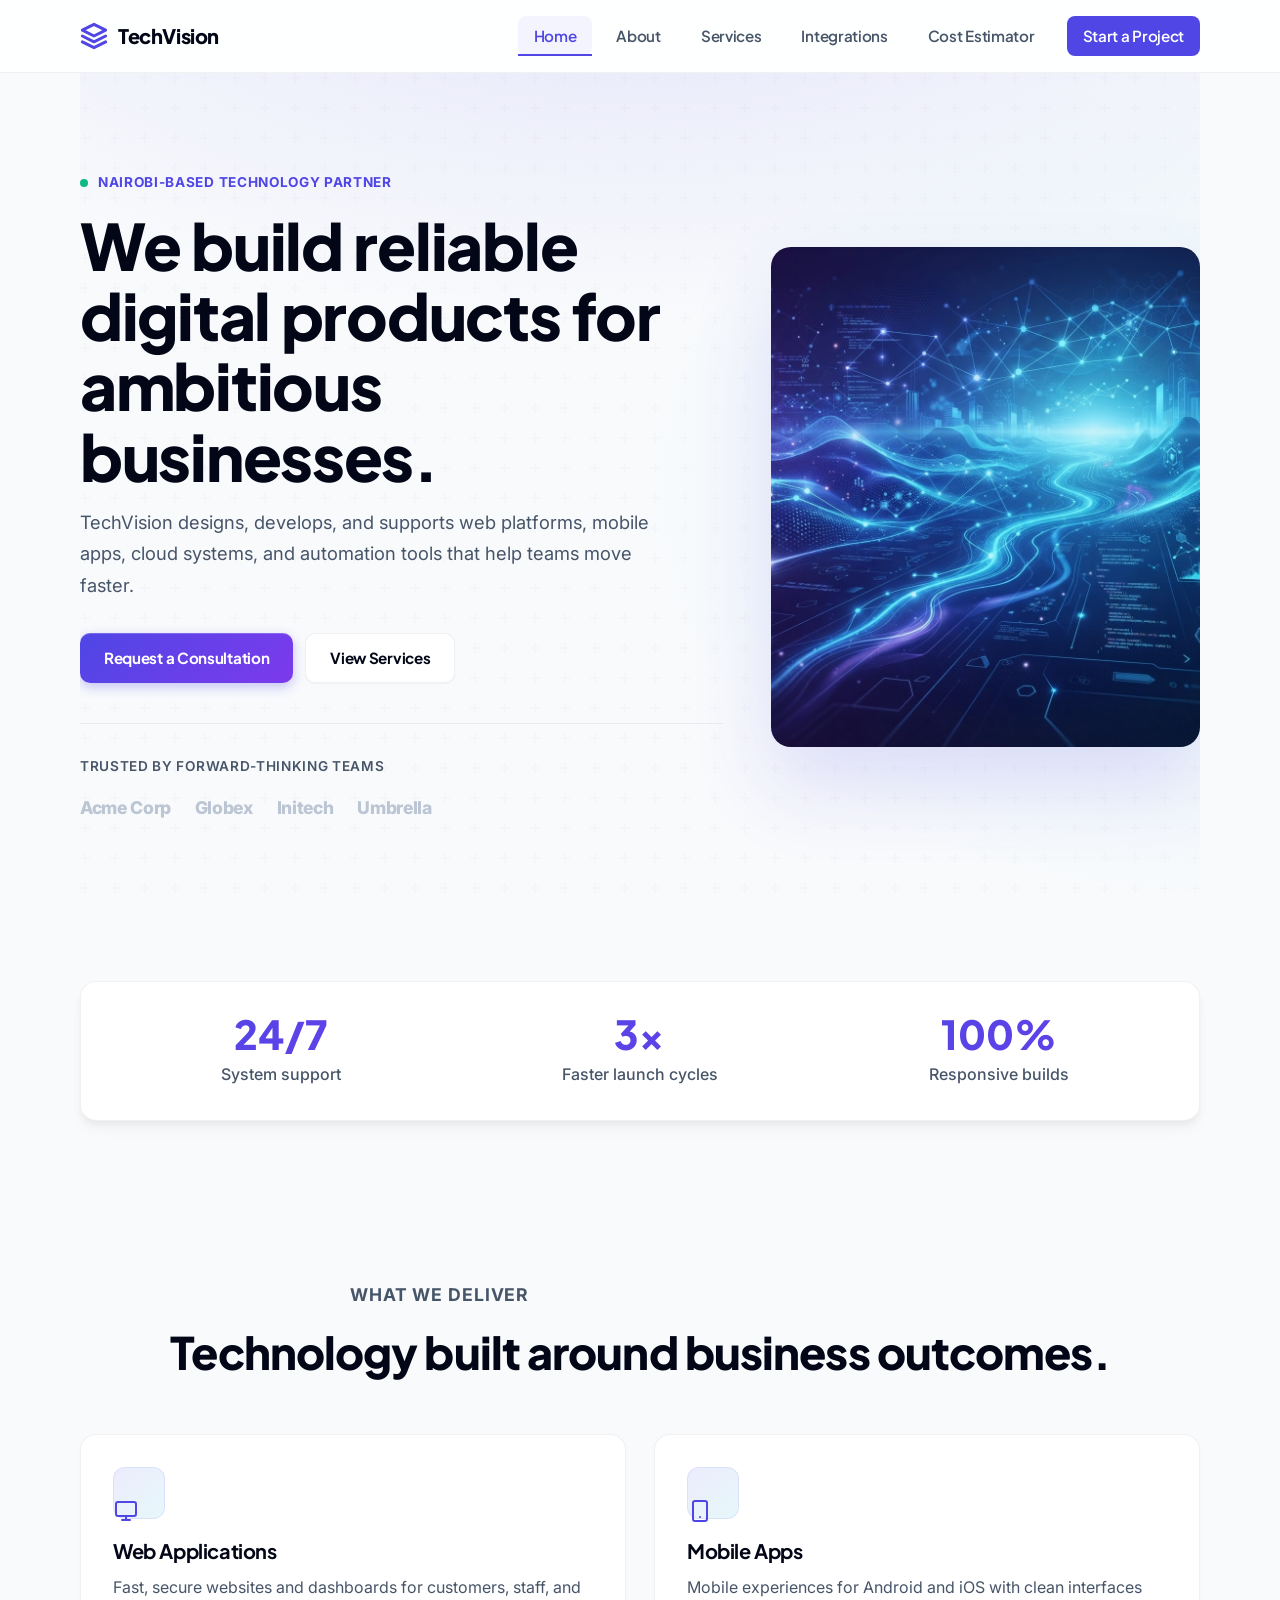
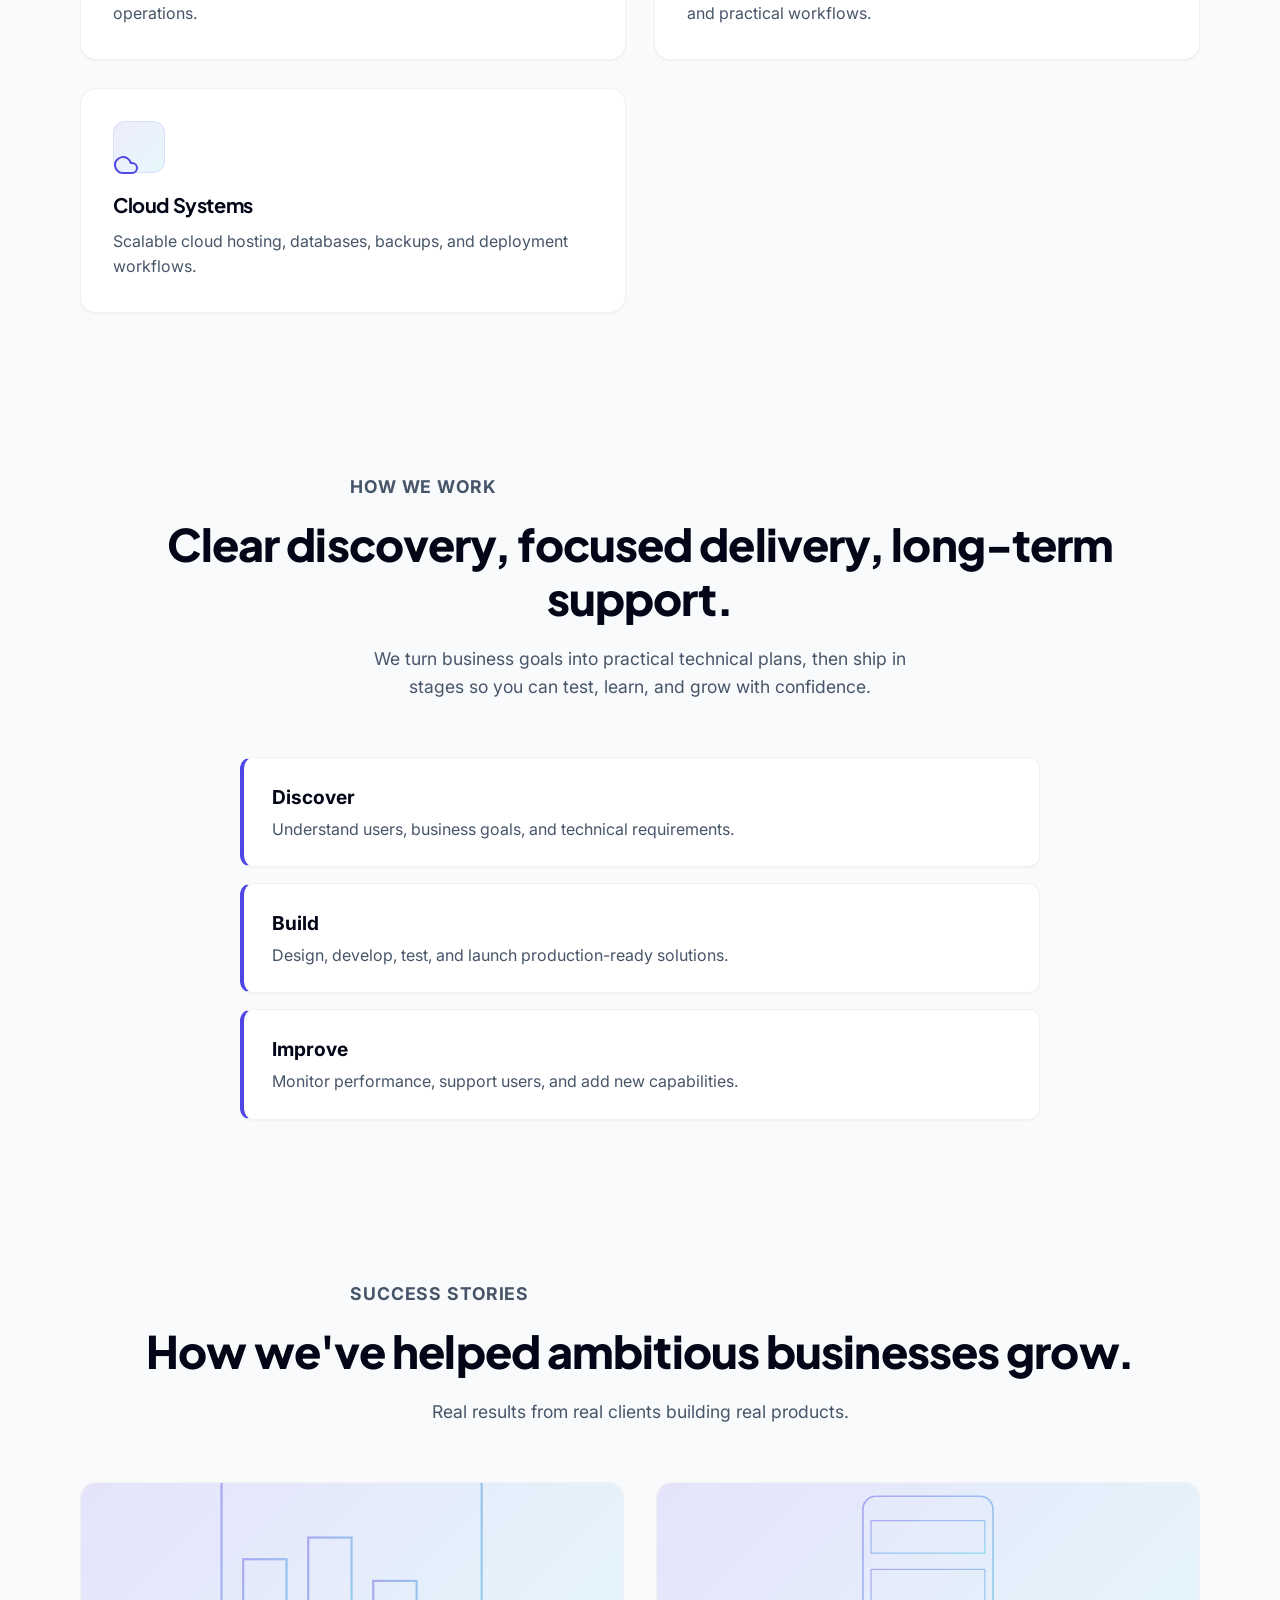
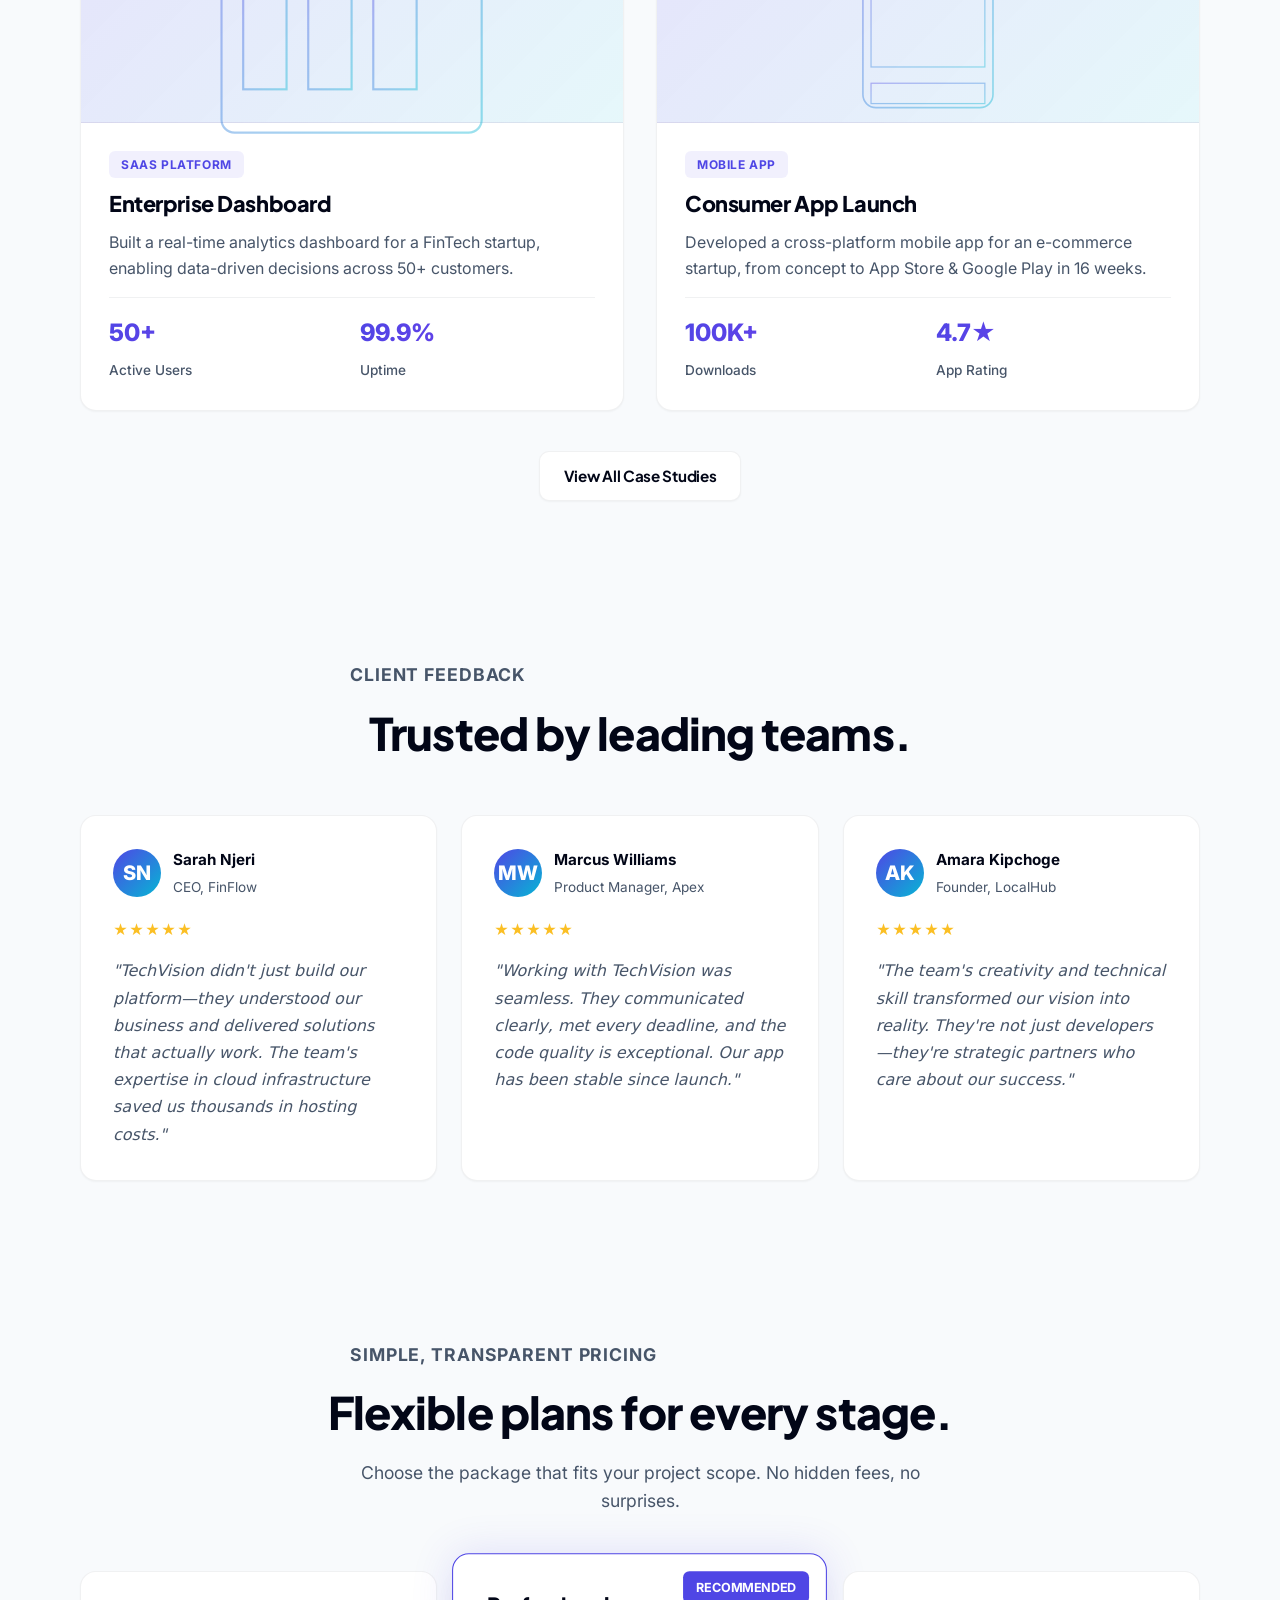
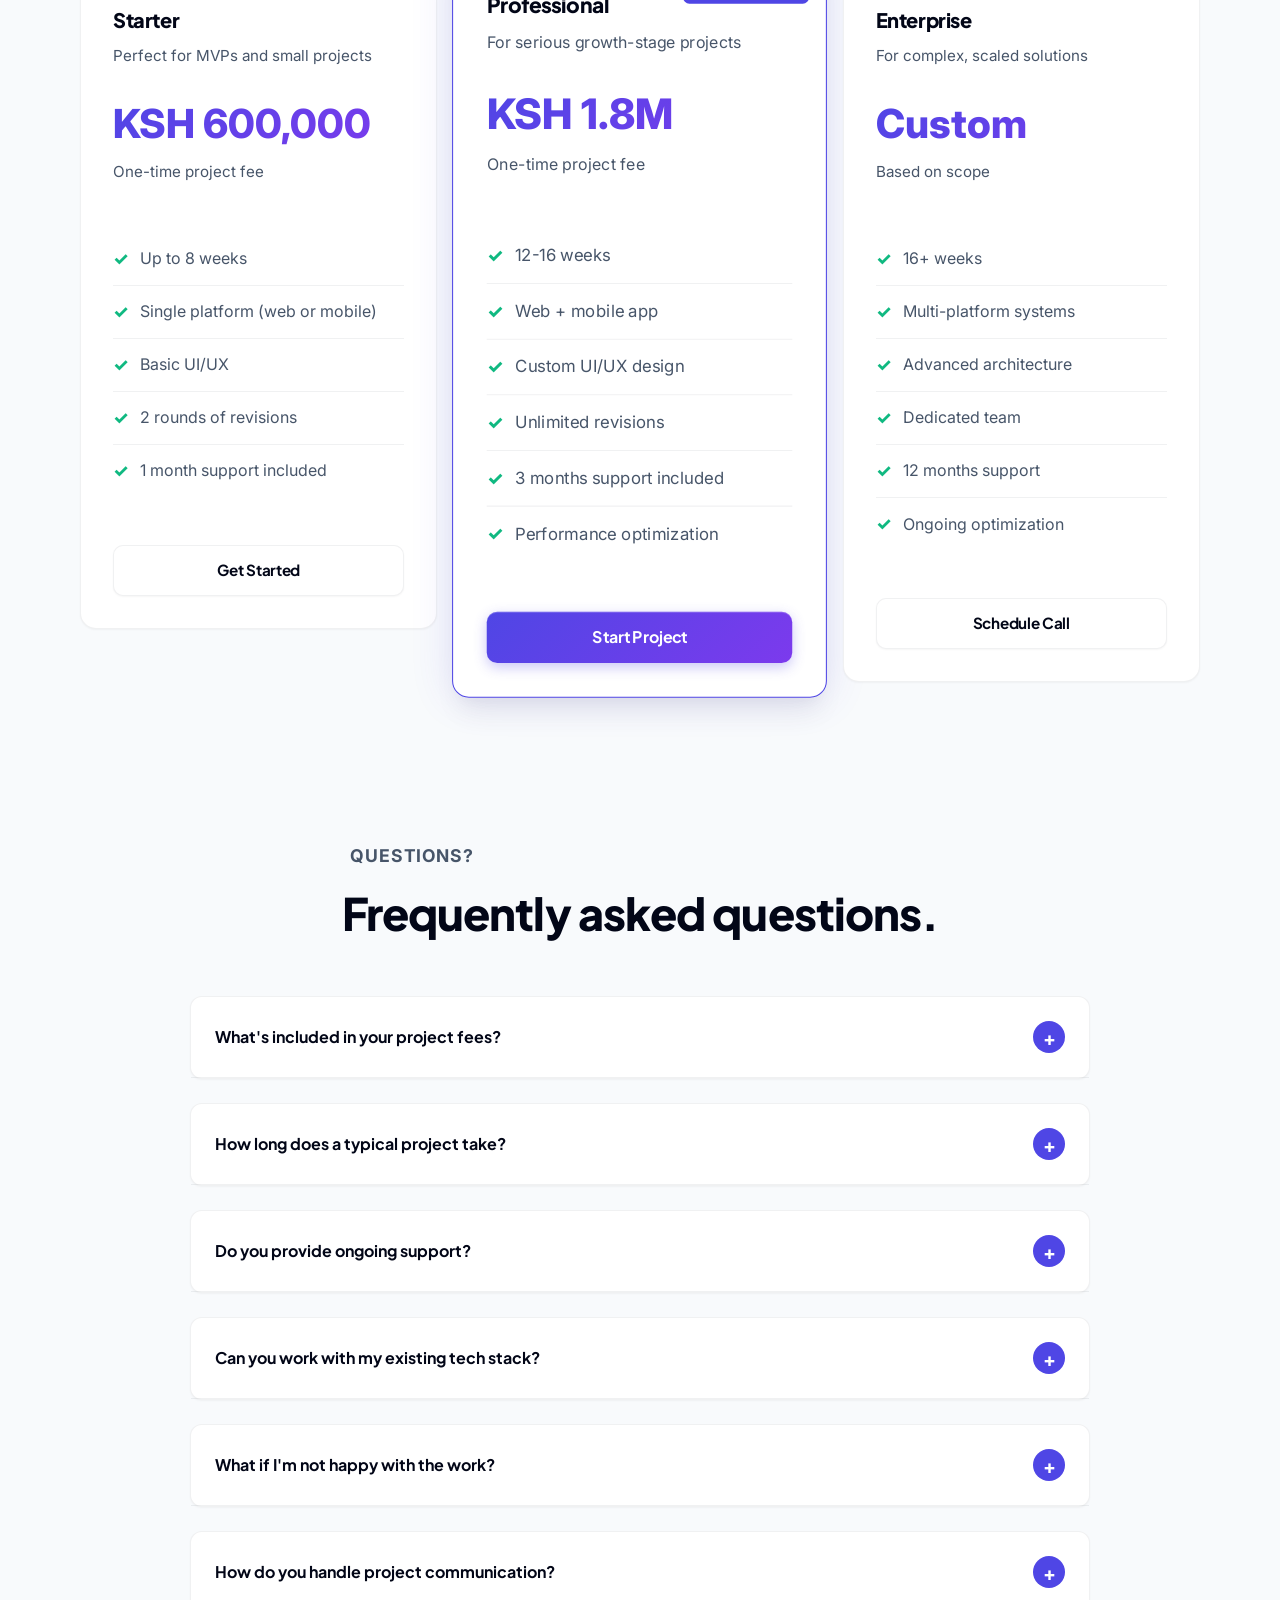
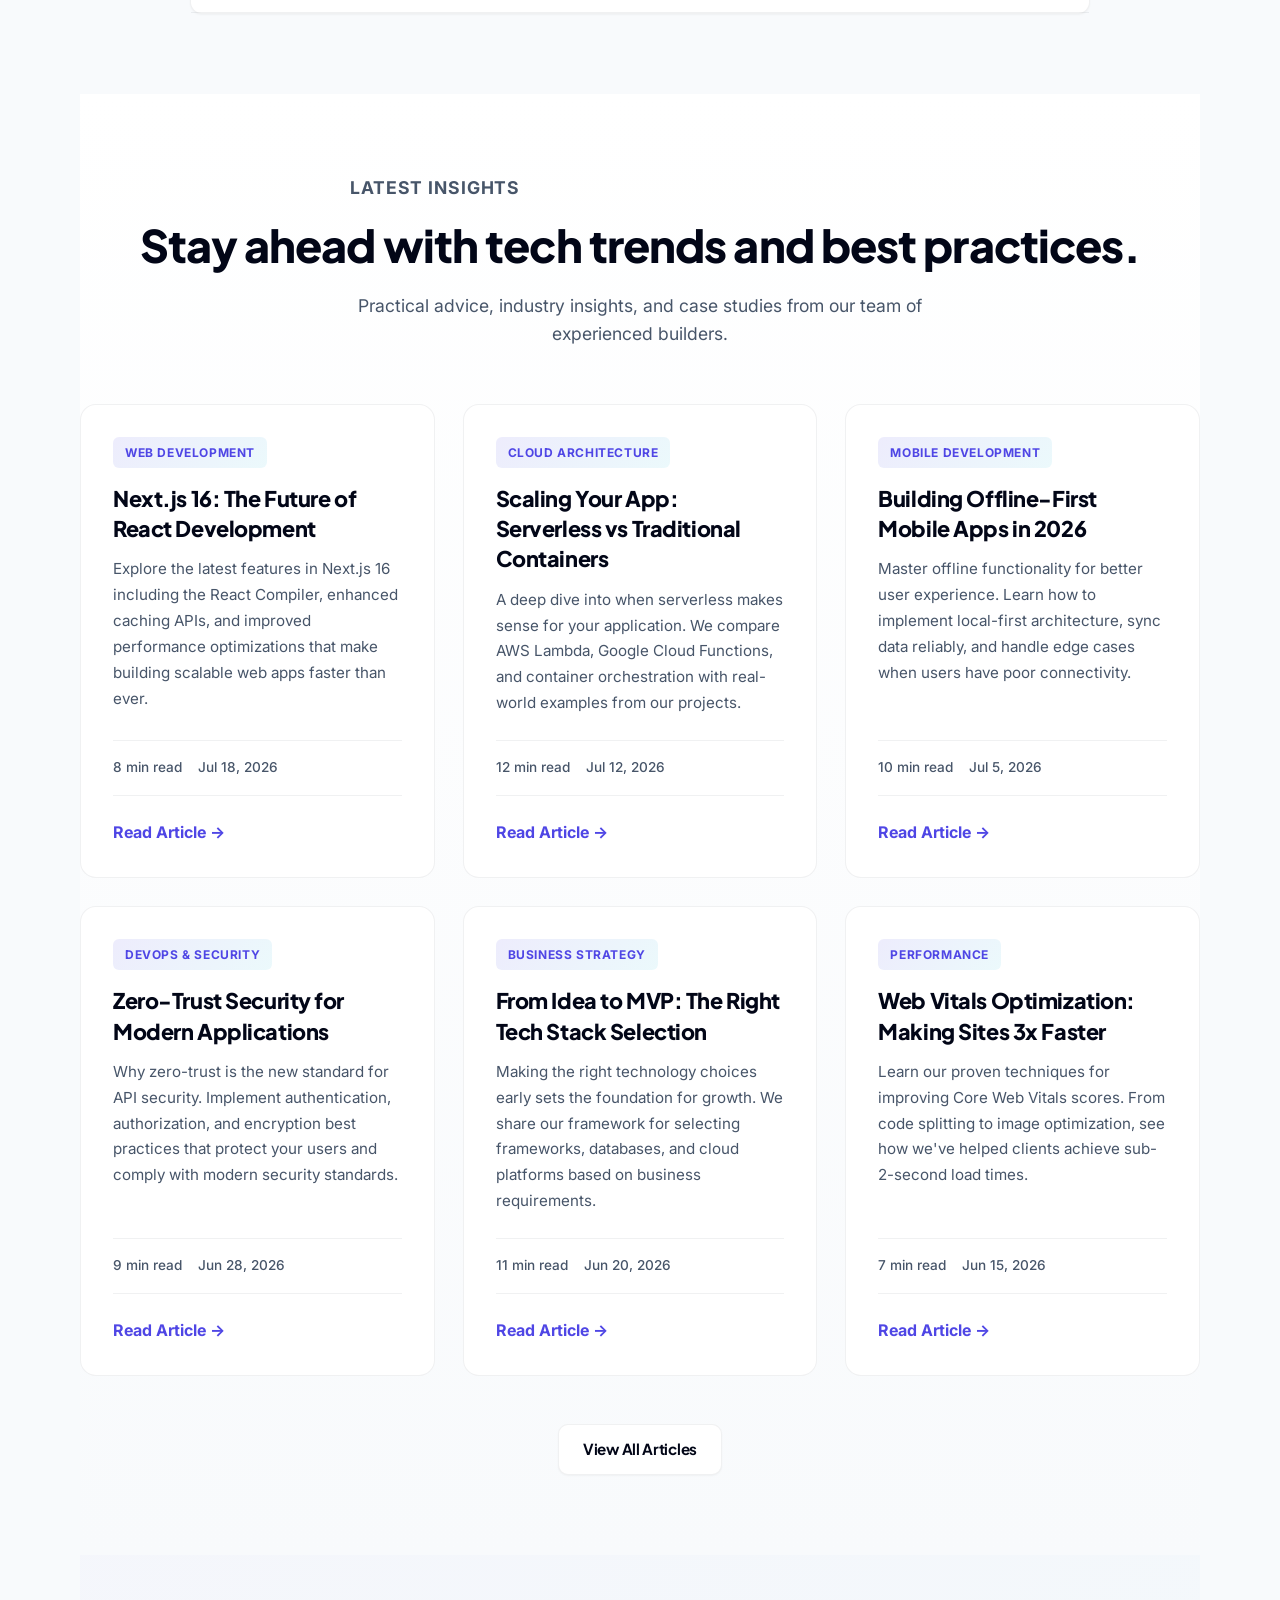
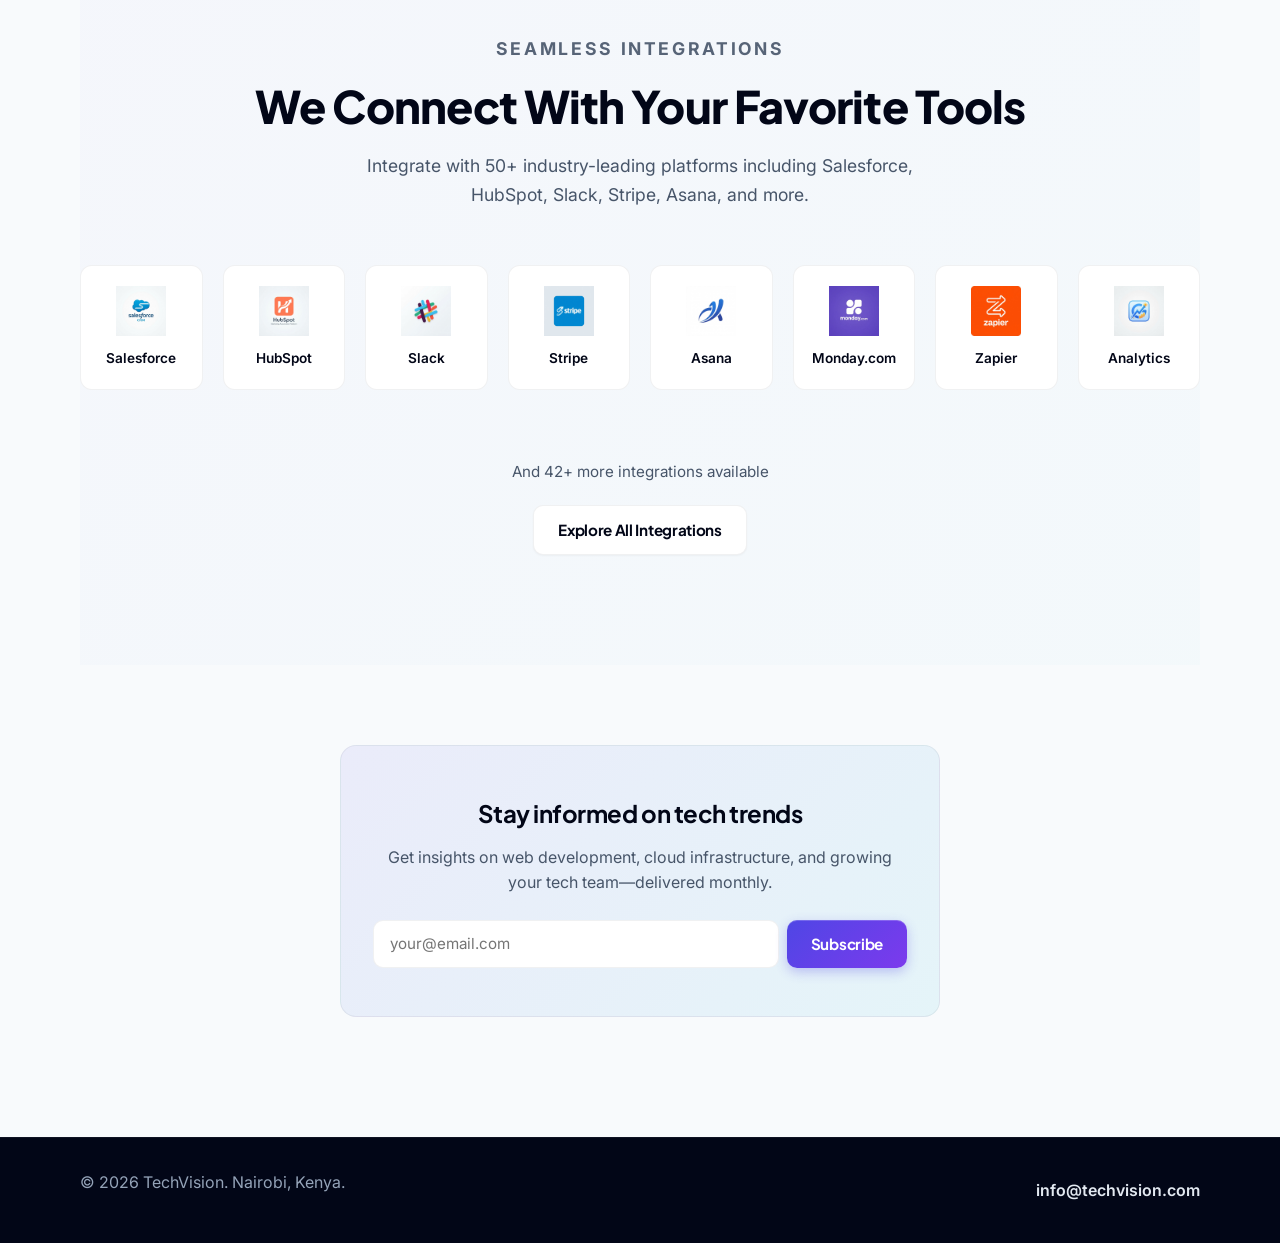
==== commit 64e346e7: "Remove emojis and add professional blog insights section REMOVED EMOJIS: - Replaced all unprofession" ====
--- a/index.html
+++ b/index.html
@@ -150,7 +150,21 @@
         </div>
         <div class="case-study-grid">
             <div class="case-study-card animate-on-scroll">
-                <div class="case-study-image">📊</div>
+                <div class="case-study-image" style="background: linear-gradient(135deg, rgba(79, 70, 229, 0.15), rgba(6, 182, 212, 0.1)); display: flex; align-items: center; justify-content: center;">
+                    <svg viewBox="0 0 300 300" style="width: 60%; height: auto; opacity: 0.4;">
+                        <defs>
+                            <linearGradient id="dashgradient" x1="0%" y1="0%" x2="100%" y2="100%">
+                                <stop offset="0%" style="stop-color:#4f46e5;stop-opacity:1" />
+                                <stop offset="100%" style="stop-color:#06b6d4;stop-opacity:1" />
+                            </linearGradient>
+                        </defs>
+                        <rect x="30" y="30" width="240" height="240" rx="12" fill="none" stroke="url(#dashgradient)" stroke-width="2"/>
+                        <line x1="40" y1="80" x2="260" y2="80" stroke="url(#dashgradient)" stroke-width="1.5"/>
+                        <rect x="50" y="110" width="40" height="120" fill="none" stroke="url(#dashgradient)" stroke-width="2"/>
+                        <rect x="110" y="90" width="40" height="140" fill="none" stroke="url(#dashgradient)" stroke-width="2"/>
+                        <rect x="170" y="130" width="40" height="100" fill="none" stroke="url(#dashgradient)" stroke-width="2"/>
+                    </svg>
+                </div>
                 <div class="case-study-content">
                     <span class="case-study-tag">SaaS Platform</span>
                     <h3 class="case-study-title">Enterprise Dashboard</h3>
@@ -168,7 +182,20 @@
                 </div>
             </div>
             <div class="case-study-card animate-on-scroll">
-                <div class="case-study-image">📱</div>
+                <div class="case-study-image" style="background: linear-gradient(135deg, rgba(79, 70, 229, 0.15), rgba(6, 182, 212, 0.1)); display: flex; align-items: center; justify-content: center;">
+                    <svg viewBox="0 0 300 300" style="width: 45%; height: auto; opacity: 0.4;">
+                        <defs>
+                            <linearGradient id="mobilegradient" x1="0%" y1="0%" x2="100%" y2="100%">
+                                <stop offset="0%" style="stop-color:#4f46e5;stop-opacity:1" />
+                                <stop offset="100%" style="stop-color:#06b6d4;stop-opacity:1" />
+                            </linearGradient>
+                        </defs>
+                        <rect x="70" y="20" width="160" height="260" rx="16" fill="none" stroke="url(#mobilegradient)" stroke-width="2"/>
+                        <rect x="80" y="50" width="140" height="40" fill="none" stroke="url(#mobilegradient)" stroke-width="1.5"/>
+                        <rect x="80" y="110" width="140" height="120" fill="none" stroke="url(#mobilegradient)" stroke-width="1.5"/>
+                        <rect x="80" y="250" width="140" height="25" fill="none" stroke="url(#mobilegradient)" stroke-width="1.5"/>
+                    </svg>
+                </div>
                 <div class="case-study-content">
                     <span class="case-study-tag">Mobile App</span>
                     <h3 class="case-study-title">Consumer App Launch</h3>
@@ -354,6 +381,85 @@
         </div>
     </section>
 
+    <!-- INSIGHTS & BLOG SECTION -->
+    <section class="section insights-section">
+        <div class="section-heading">
+            <p class="eyebrow">Latest Insights</p>
+            <h2>Stay ahead with tech trends and best practices.</h2>
+            <p>Practical advice, industry insights, and case studies from our team of experienced builders.</p>
+        </div>
+        <div class="insights-grid">
+            <article class="insight-card animate-on-scroll">
+                <div class="insight-category">Web Development</div>
+                <h3>Next.js 16: The Future of React Development</h3>
+                <p>Explore the latest features in Next.js 16 including the React Compiler, enhanced caching APIs, and improved performance optimizations that make building scalable web apps faster than ever.</p>
+                <div class="insight-meta">
+                    <span class="read-time">8 min read</span>
+                    <span class="publish-date">Jul 18, 2026</span>
+                </div>
+                <a href="#" class="read-more">Read Article →</a>
+            </article>
+
+            <article class="insight-card animate-on-scroll">
+                <div class="insight-category">Cloud Architecture</div>
+                <h3>Scaling Your App: Serverless vs Traditional Containers</h3>
+                <p>A deep dive into when serverless makes sense for your application. We compare AWS Lambda, Google Cloud Functions, and container orchestration with real-world examples from our projects.</p>
+                <div class="insight-meta">
+                    <span class="read-time">12 min read</span>
+                    <span class="publish-date">Jul 12, 2026</span>
+                </div>
+                <a href="#" class="read-more">Read Article →</a>
+            </article>
+
+            <article class="insight-card animate-on-scroll">
+                <div class="insight-category">Mobile Development</div>
+                <h3>Building Offline-First Mobile Apps in 2026</h3>
+                <p>Master offline functionality for better user experience. Learn how to implement local-first architecture, sync data reliably, and handle edge cases when users have poor connectivity.</p>
+                <div class="insight-meta">
+                    <span class="read-time">10 min read</span>
+                    <span class="publish-date">Jul 5, 2026</span>
+                </div>
+                <a href="#" class="read-more">Read Article →</a>
+            </article>
+
+            <article class="insight-card animate-on-scroll">
+                <div class="insight-category">DevOps & Security</div>
+                <h3>Zero-Trust Security for Modern Applications</h3>
+                <p>Why zero-trust is the new standard for API security. Implement authentication, authorization, and encryption best practices that protect your users and comply with modern security standards.</p>
+                <div class="insight-meta">
+                    <span class="read-time">9 min read</span>
+                    <span class="publish-date">Jun 28, 2026</span>
+                </div>
+                <a href="#" class="read-more">Read Article →</a>
+            </article>
+
+            <article class="insight-card animate-on-scroll">
+                <div class="insight-category">Business Strategy</div>
+                <h3>From Idea to MVP: The Right Tech Stack Selection</h3>
+                <p>Making the right technology choices early sets the foundation for growth. We share our framework for selecting frameworks, databases, and cloud platforms based on business requirements.</p>
+                <div class="insight-meta">
+                    <span class="read-time">11 min read</span>
+                    <span class="publish-date">Jun 20, 2026</span>
+                </div>
+                <a href="#" class="read-more">Read Article →</a>
+            </article>
+
+            <article class="insight-card animate-on-scroll">
+                <div class="insight-category">Performance</div>
+                <h3>Web Vitals Optimization: Making Sites 3x Faster</h3>
+                <p>Learn our proven techniques for improving Core Web Vitals scores. From code splitting to image optimization, see how we've helped clients achieve sub-2-second load times.</p>
+                <div class="insight-meta">
+                    <span class="read-time">7 min read</span>
+                    <span class="publish-date">Jun 15, 2026</span>
+                </div>
+                <a href="#" class="read-more">Read Article →</a>
+            </article>
+        </div>
+        <div style="text-align: center; margin-top: 48px;">
+            <a href="#" class="button secondary">View All Articles</a>
+        </div>
+    </section>
+
     <!-- INTEGRATIONS PREVIEW -->
     <section class="section integrations-preview-section">
         <div class="container">
--- a/style.css
+++ b/style.css
@@ -1823,6 +1823,214 @@
     }
 }
 
+/* --- CORE VALUES ICONS --- */
+.values-grid {
+    display: grid;
+    grid-template-columns: repeat(auto-fit, minmax(250px, 1fr));
+    gap: 24px;
+    max-width: 1000px;
+    margin: 0 auto;
+}
+
+.value-card {
+    background: var(--paper);
+    border: 1px solid var(--line);
+    border-radius: 16px;
+    padding: 32px 24px;
+    text-align: center;
+    transition: all 0.3s ease;
+    display: flex;
+    flex-direction: column;
+    align-items: center;
+}
+
+.value-card:hover {
+    border-color: var(--brand);
+    transform: translateY(-4px);
+    box-shadow: 0 12px 24px rgba(79, 70, 229, 0.1);
+}
+
+.value-icon {
+    width: 80px;
+    height: 80px;
+    border-radius: 16px;
+    display: flex;
+    align-items: center;
+    justify-content: center;
+    margin-bottom: 20px;
+    color: white;
+    transition: all 0.3s ease;
+    flex-shrink: 0;
+}
+
+.value-icon svg {
+    width: 40px;
+    height: 40px;
+    stroke-width: 2;
+}
+
+.value-icon.excellence {
+    background: linear-gradient(135deg, #FFD700, #FFA500);
+}
+
+.value-icon.partnership {
+    background: linear-gradient(135deg, #FF6B9D, #FF1493);
+}
+
+.value-icon.innovation {
+    background: linear-gradient(135deg, #00D4FF, #0099FF);
+}
+
+.value-icon.accountability {
+    background: linear-gradient(135deg, #7C3AED, #06B6D4);
+}
+
+.value-card:hover .value-icon {
+    transform: scale(1.1);
+}
+
+.value-card h3 {
+    font-size: 1.3rem;
+    margin: 0 0 12px;
+    color: var(--ink);
+}
+
+.value-card p {
+    color: var(--muted);
+    font-size: 0.95rem;
+    line-height: 1.6;
+    margin: 0;
+}
+
+/* --- INSIGHTS & BLOG SECTION --- */
+.insights-section {
+    background: linear-gradient(180deg, var(--paper) 0%, var(--soft) 100%);
+}
+
+.insights-grid {
+    display: grid;
+    grid-template-columns: repeat(auto-fill, minmax(320px, 1fr));
+    gap: 28px;
+}
+
+.insight-card {
+    background: var(--paper);
+    border: 1px solid var(--line);
+    border-radius: 16px;
+    padding: 32px;
+    display: flex;
+    flex-direction: column;
+    transition: all 0.3s cubic-bezier(0.34, 1.56, 0.64, 1);
+    position: relative;
+    overflow: hidden;
+}
+
+.insight-card::before {
+    content: '';
+    position: absolute;
+    top: 0;
+    left: 0;
+    right: 0;
+    height: 4px;
+    background: linear-gradient(90deg, var(--brand), var(--accent));
+    transform: scaleX(0);
+    transform-origin: left;
+    transition: transform 0.3s ease;
+}
+
+.insight-card:hover::before {
+    transform: scaleX(1);
+}
+
+.insight-card:hover {
+    transform: translateY(-8px);
+    border-color: var(--brand);
+    box-shadow: 0 20px 40px rgba(79, 70, 229, 0.12);
+}
+
+.insight-category {
+    display: inline-block;
+    background: linear-gradient(135deg, rgba(79, 70, 229, 0.1), rgba(6, 182, 212, 0.08));
+    color: var(--brand);
+    font-size: 0.75rem;
+    font-weight: 700;
+    letter-spacing: 0.05em;
+    text-transform: uppercase;
+    padding: 6px 12px;
+    border-radius: 6px;
+    margin-bottom: 16px;
+    width: fit-content;
+}
+
+.insight-card h3 {
+    font-size: 1.35rem;
+    margin: 0 0 12px;
+    color: var(--ink);
+    line-height: 1.4;
+    font-weight: 800;
+}
+
+.insight-card p {
+    color: var(--muted);
+    font-size: 0.95rem;
+    line-height: 1.7;
+    margin: 0 0 24px;
+    flex-grow: 1;
+}
+
+.insight-meta {
+    display: flex;
+    gap: 16px;
+    padding: 16px 0;
+    border-top: 1px solid var(--line);
+    border-bottom: 1px solid var(--line);
+    margin-bottom: 16px;
+    font-size: 0.85rem;
+}
+
+.read-time, .publish-date {
+    color: var(--muted);
+    font-weight: 500;
+}
+
+.read-more {
+    color: var(--brand);
+    font-weight: 700;
+    transition: all 0.3s ease;
+    display: inline-block;
+    margin-top: 8px;
+}
+
+.insight-card:hover .read-more {
+    transform: translateX(4px);
+}
+
+.read-more::after {
+    transition: transform 0.3s ease;
+}
+
+/* --- RESPONSIVE INSIGHTS --- */
+@media (max-width: 1024px) {
+    .insights-grid {
+        grid-template-columns: repeat(auto-fill, minmax(280px, 1fr));
+        gap: 20px;
+    }
+}
+
+@media (max-width: 640px) {
+    .insights-grid {
+        grid-template-columns: 1fr;
+    }
+
+    .insight-card {
+        padding: 24px;
+    }
+
+    .insight-card h3 {
+        font-size: 1.15rem;
+    }
+}
+
 /* --- SERVICES SHOWCASE --- */
 .services-showcase {
     padding: 100px 0;
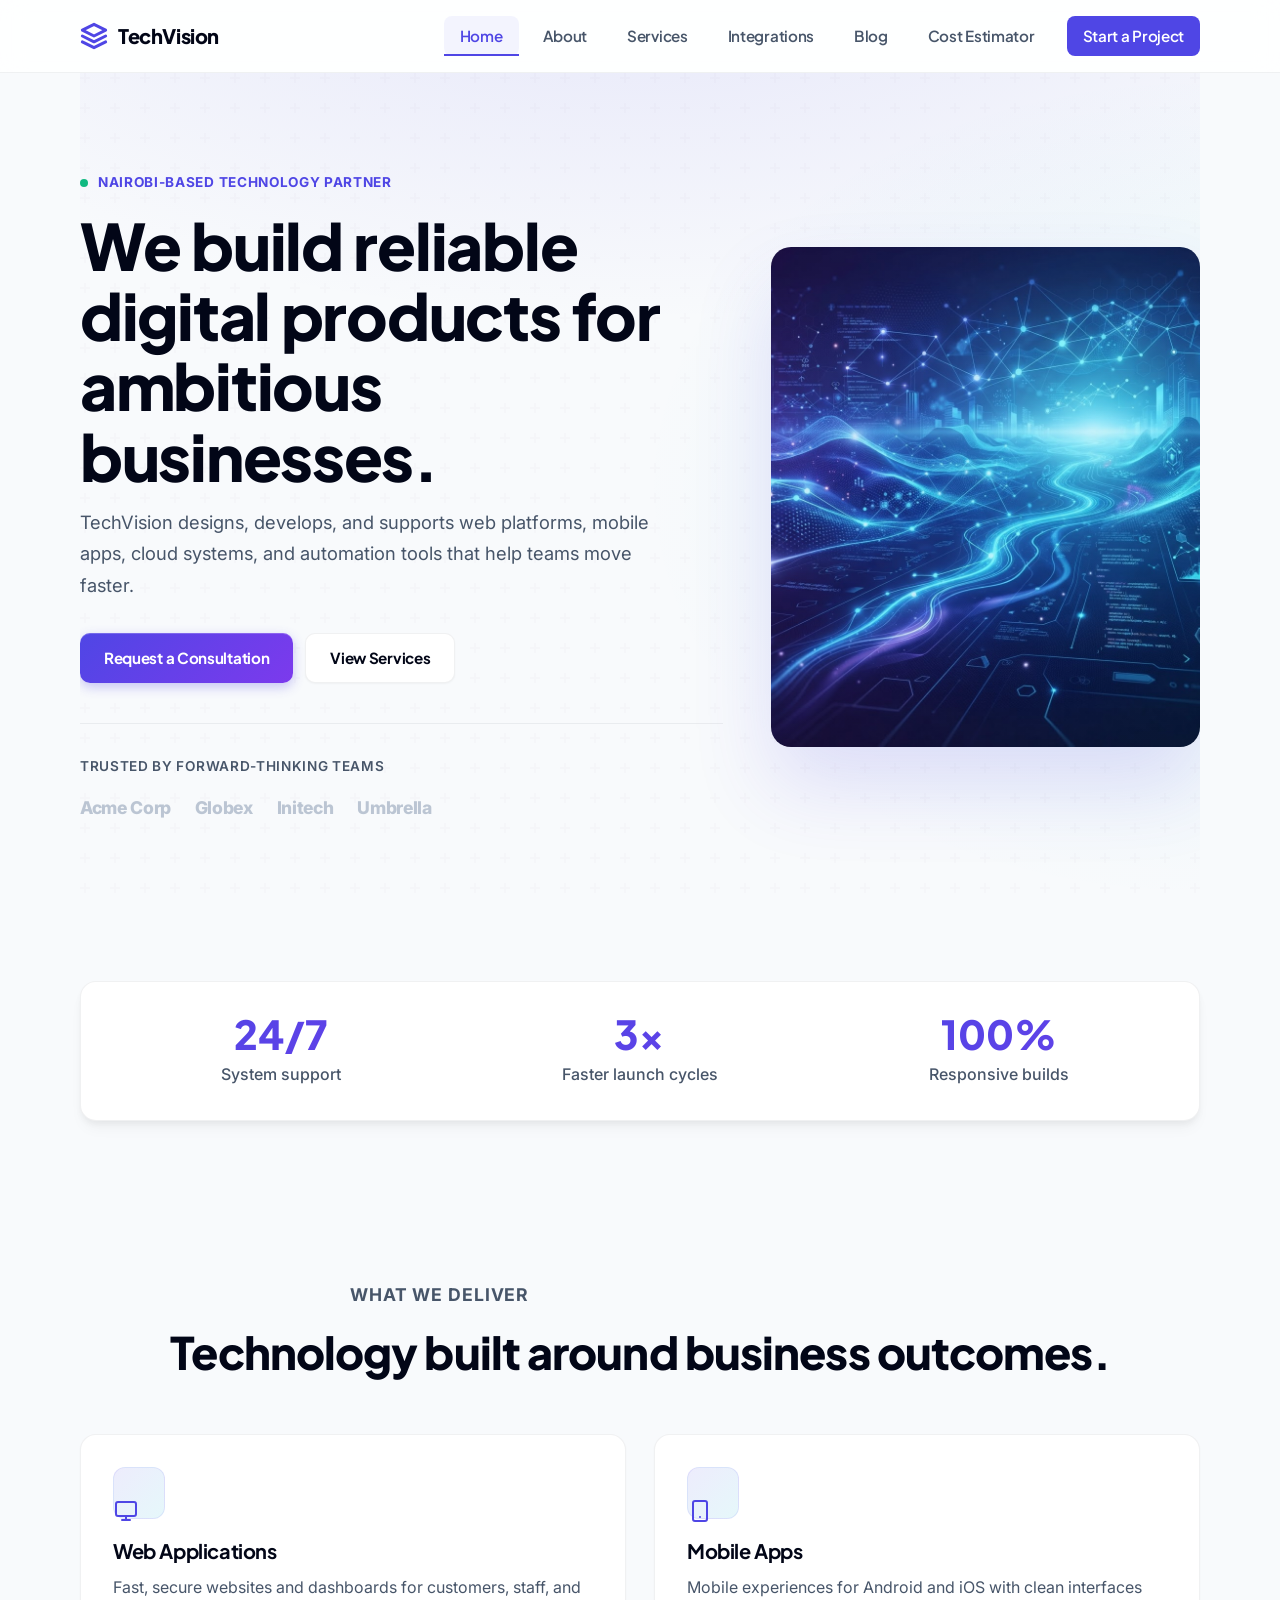
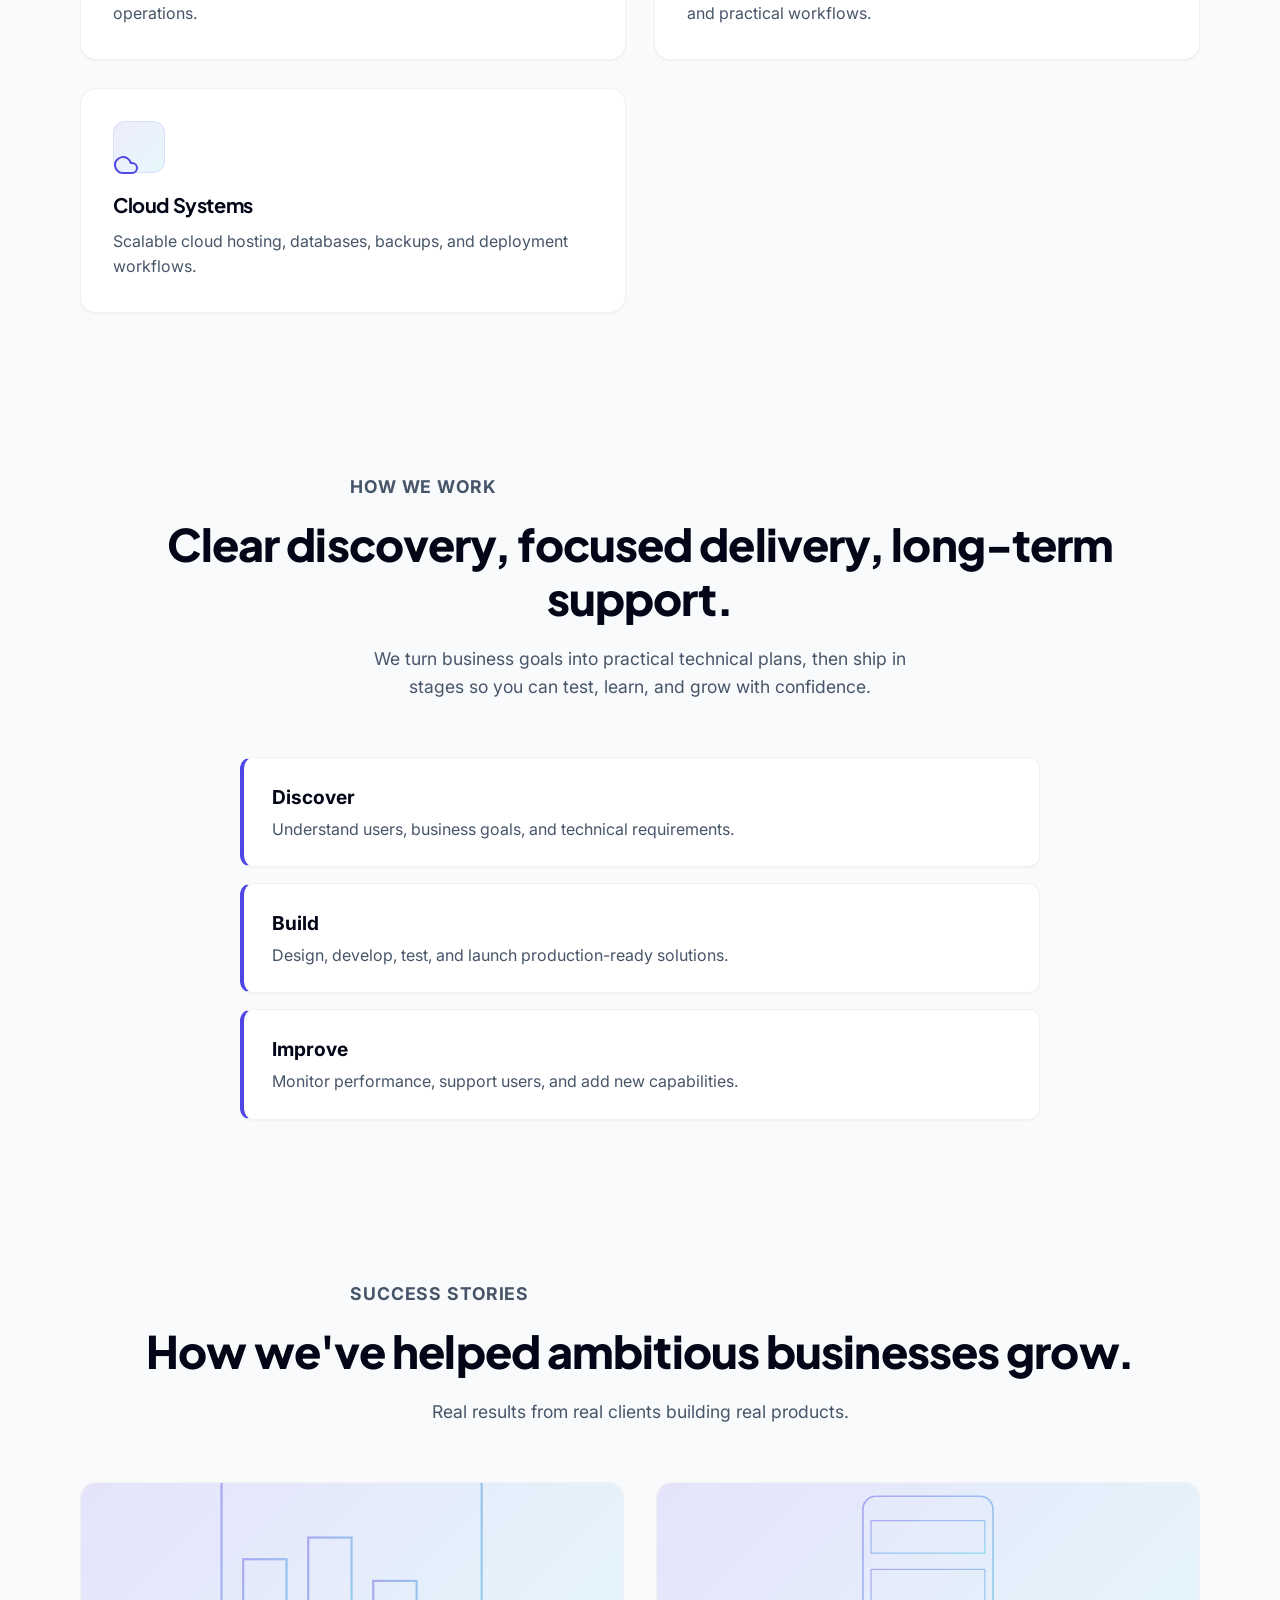
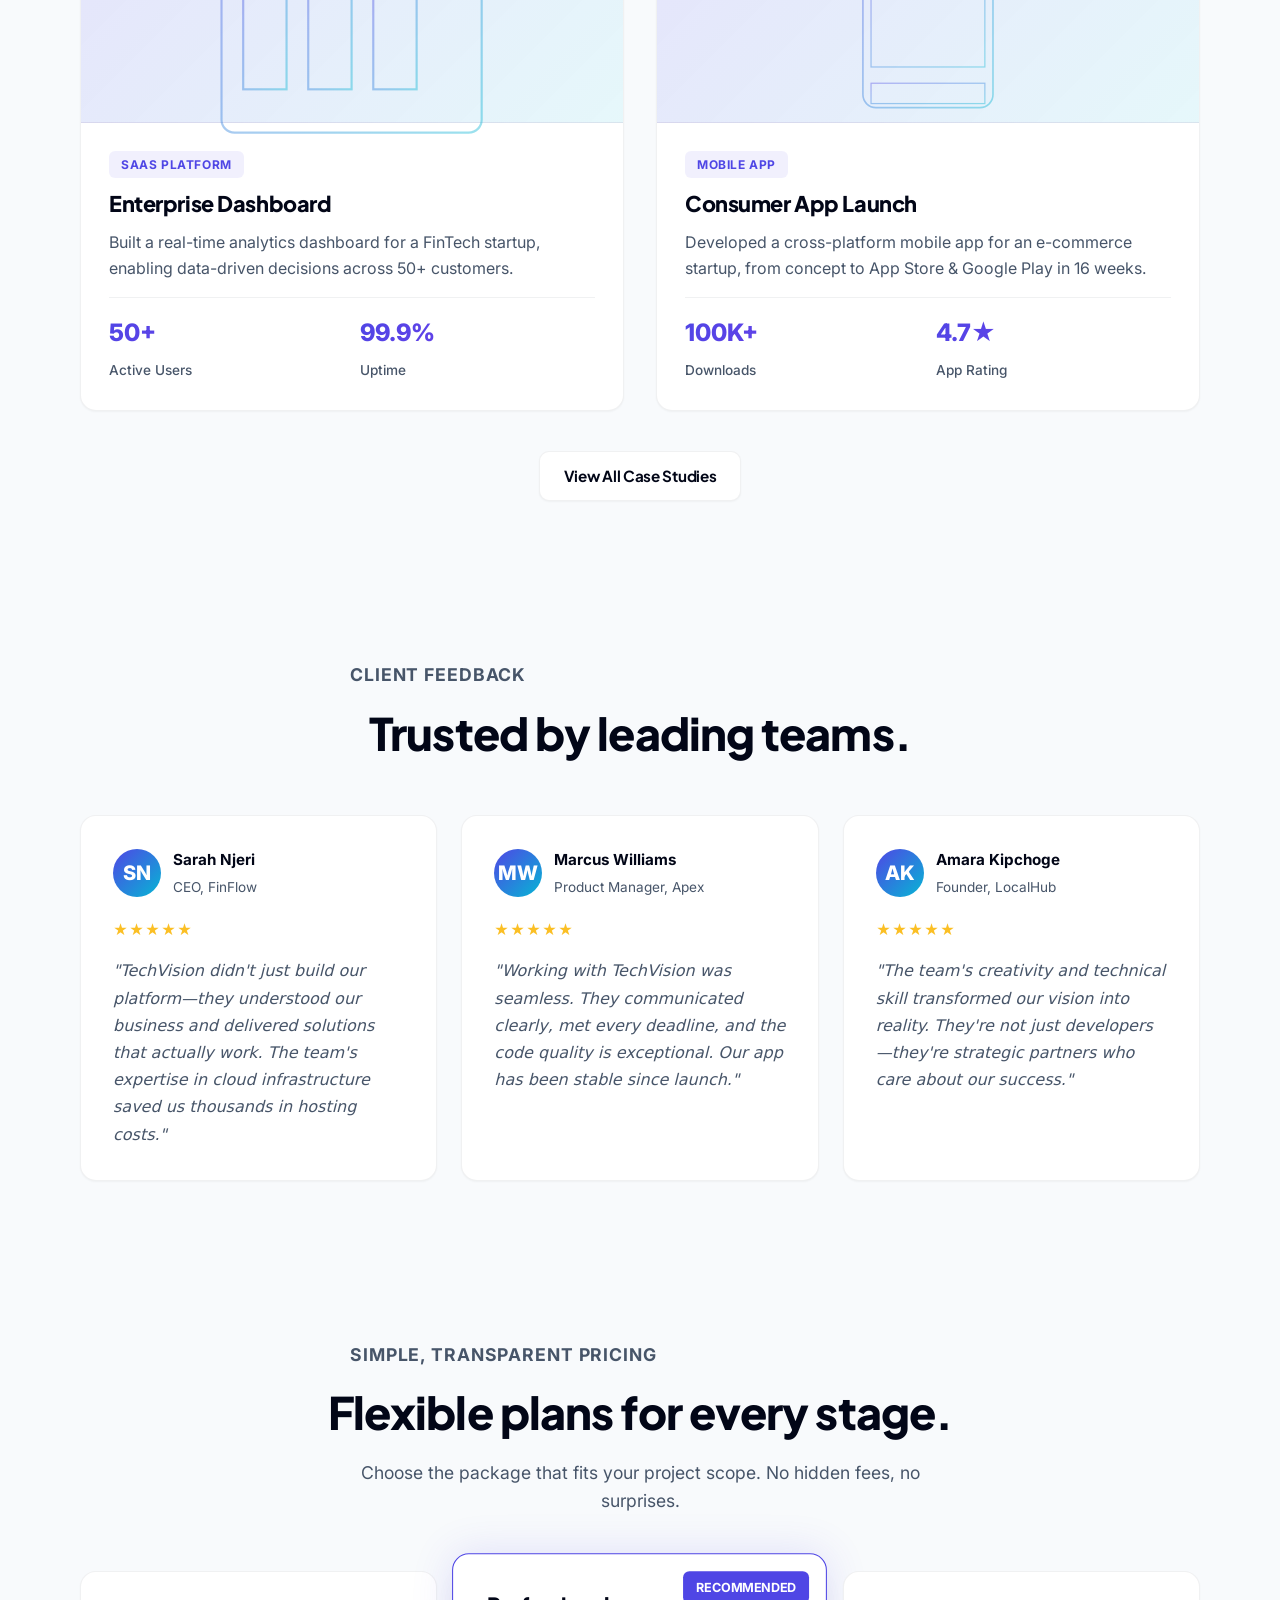
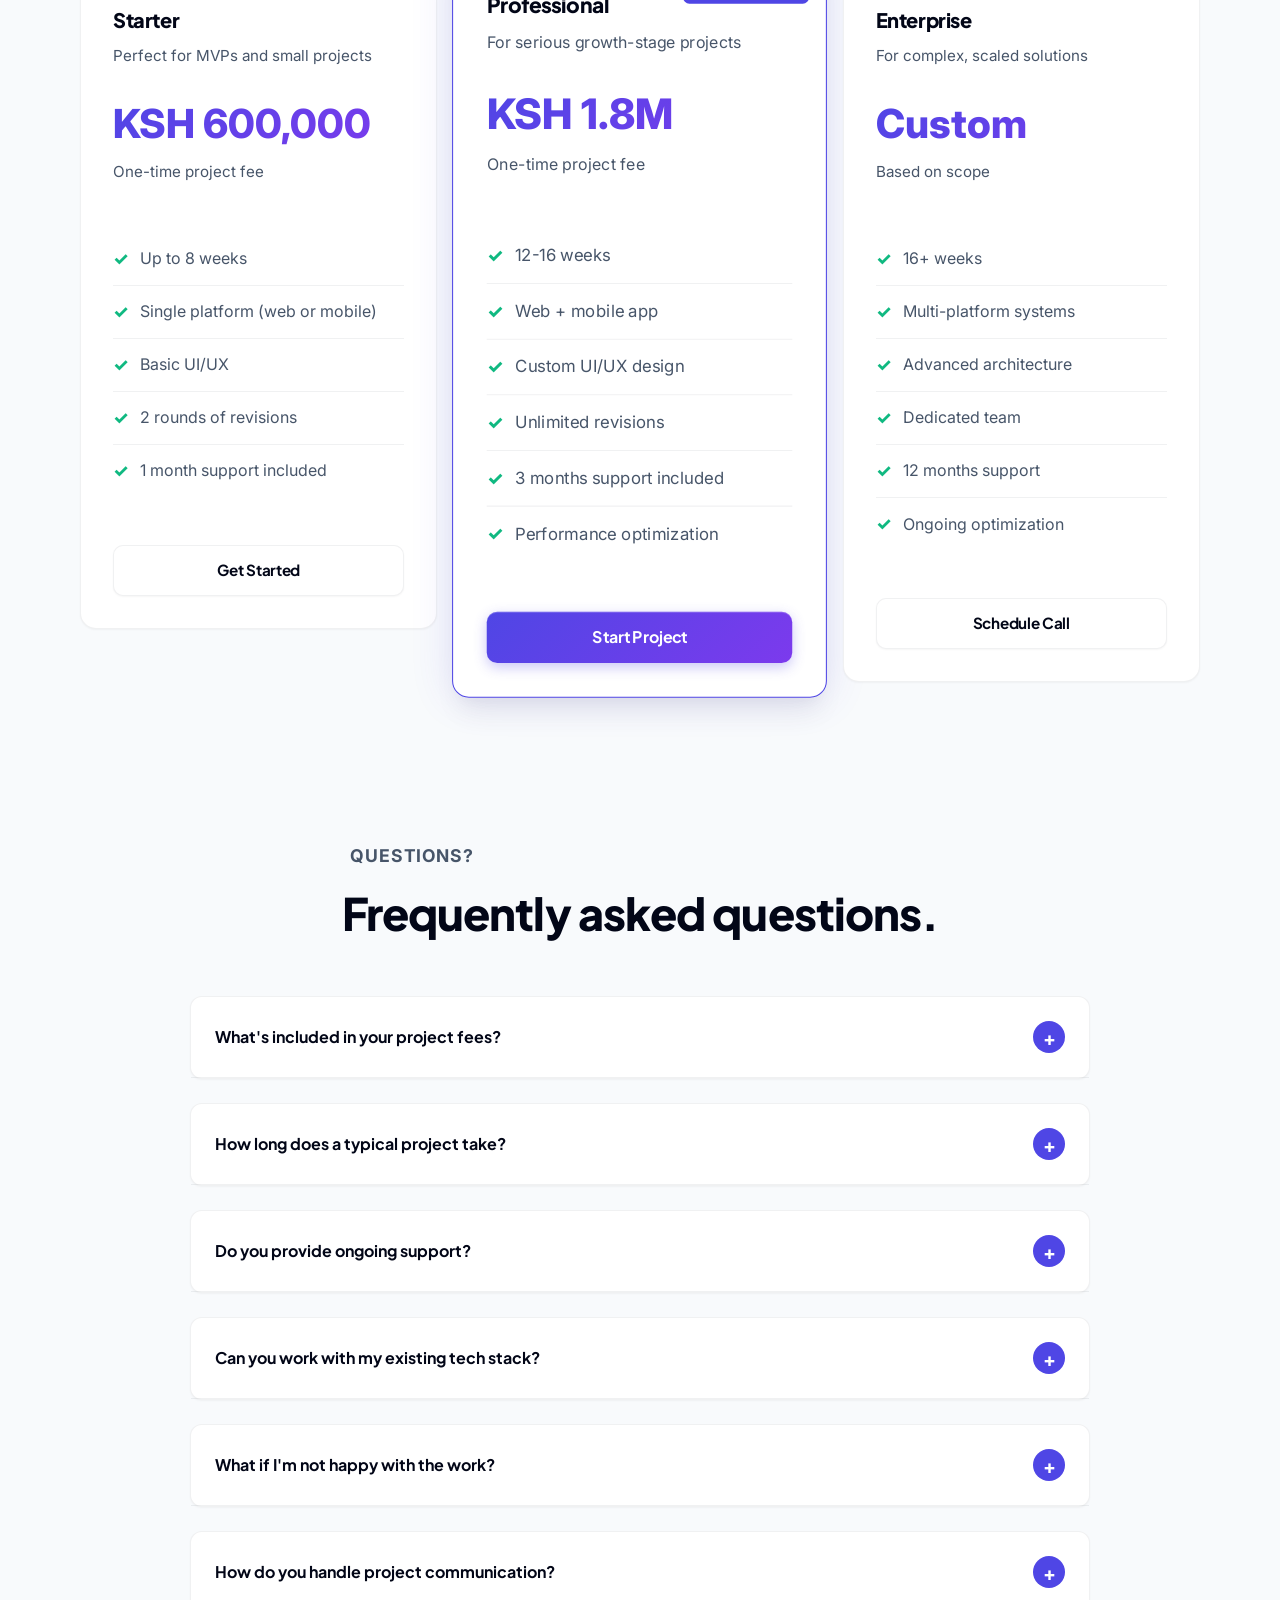
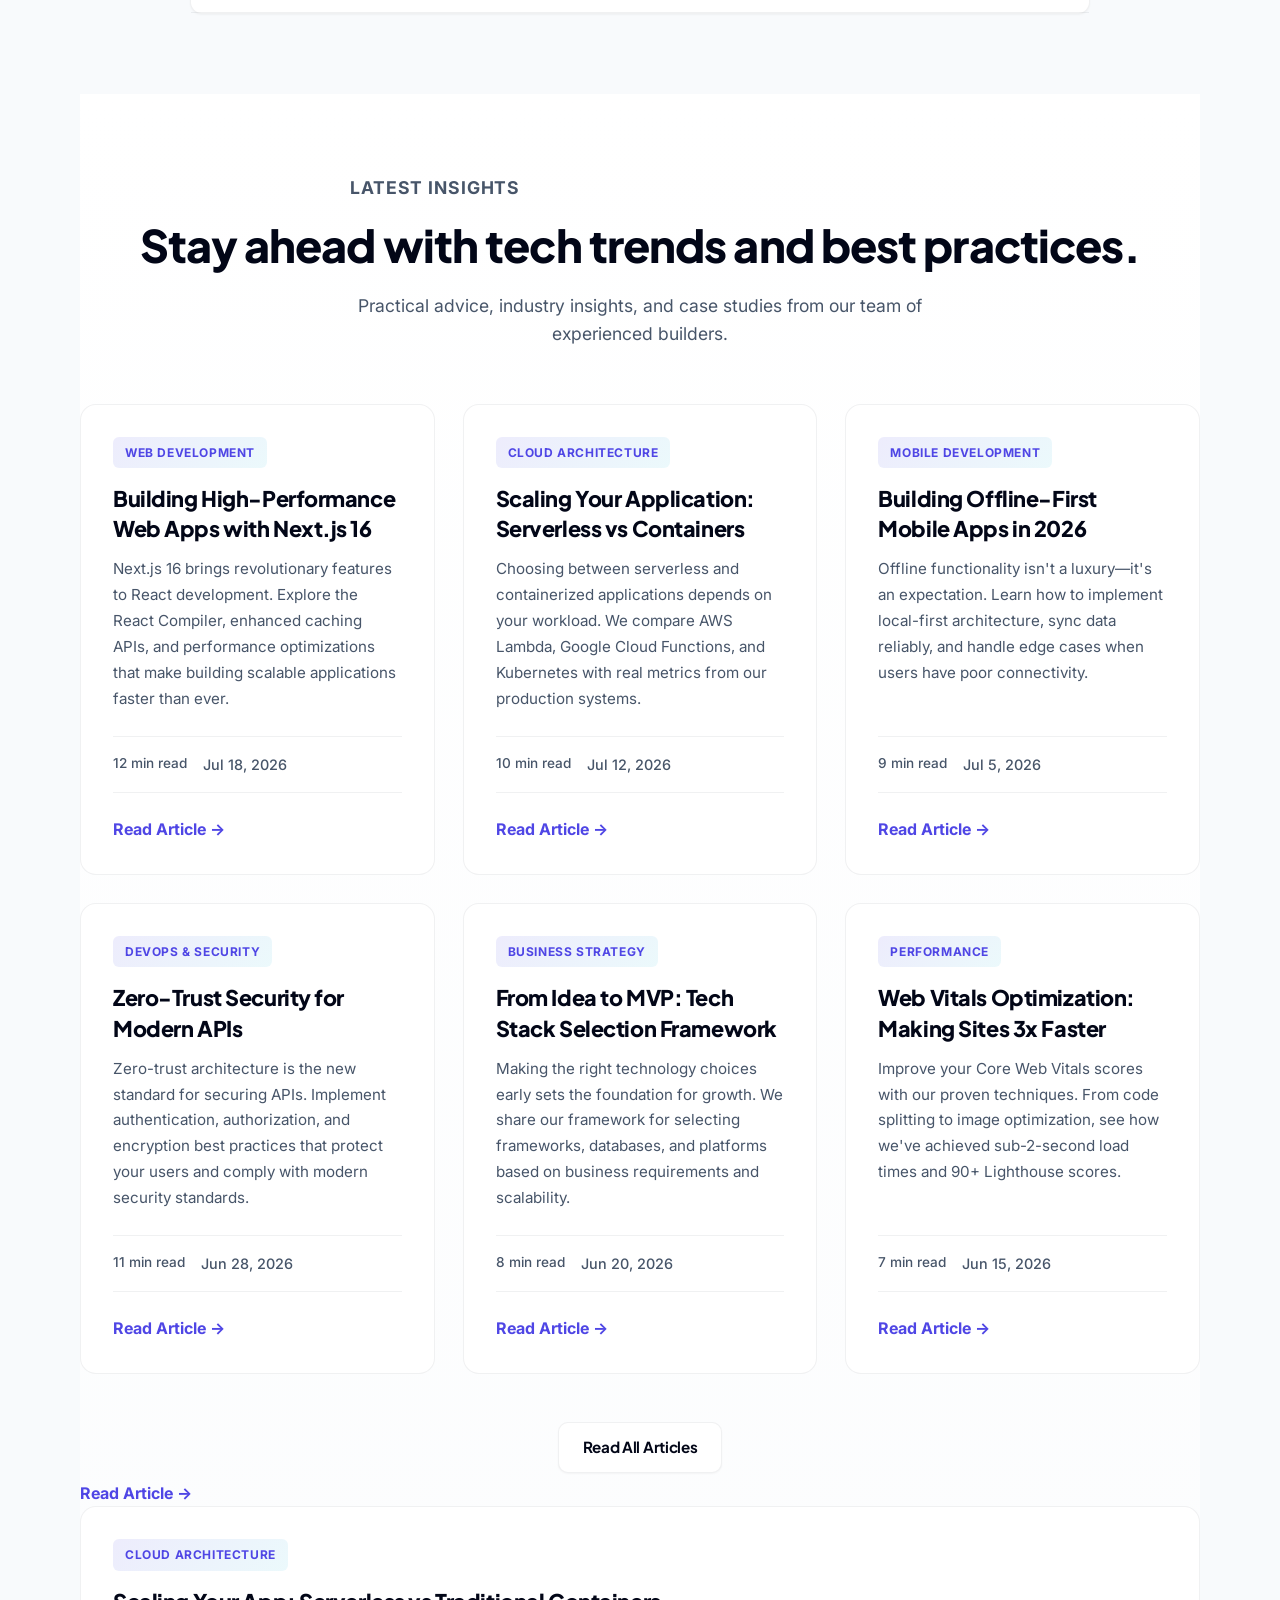
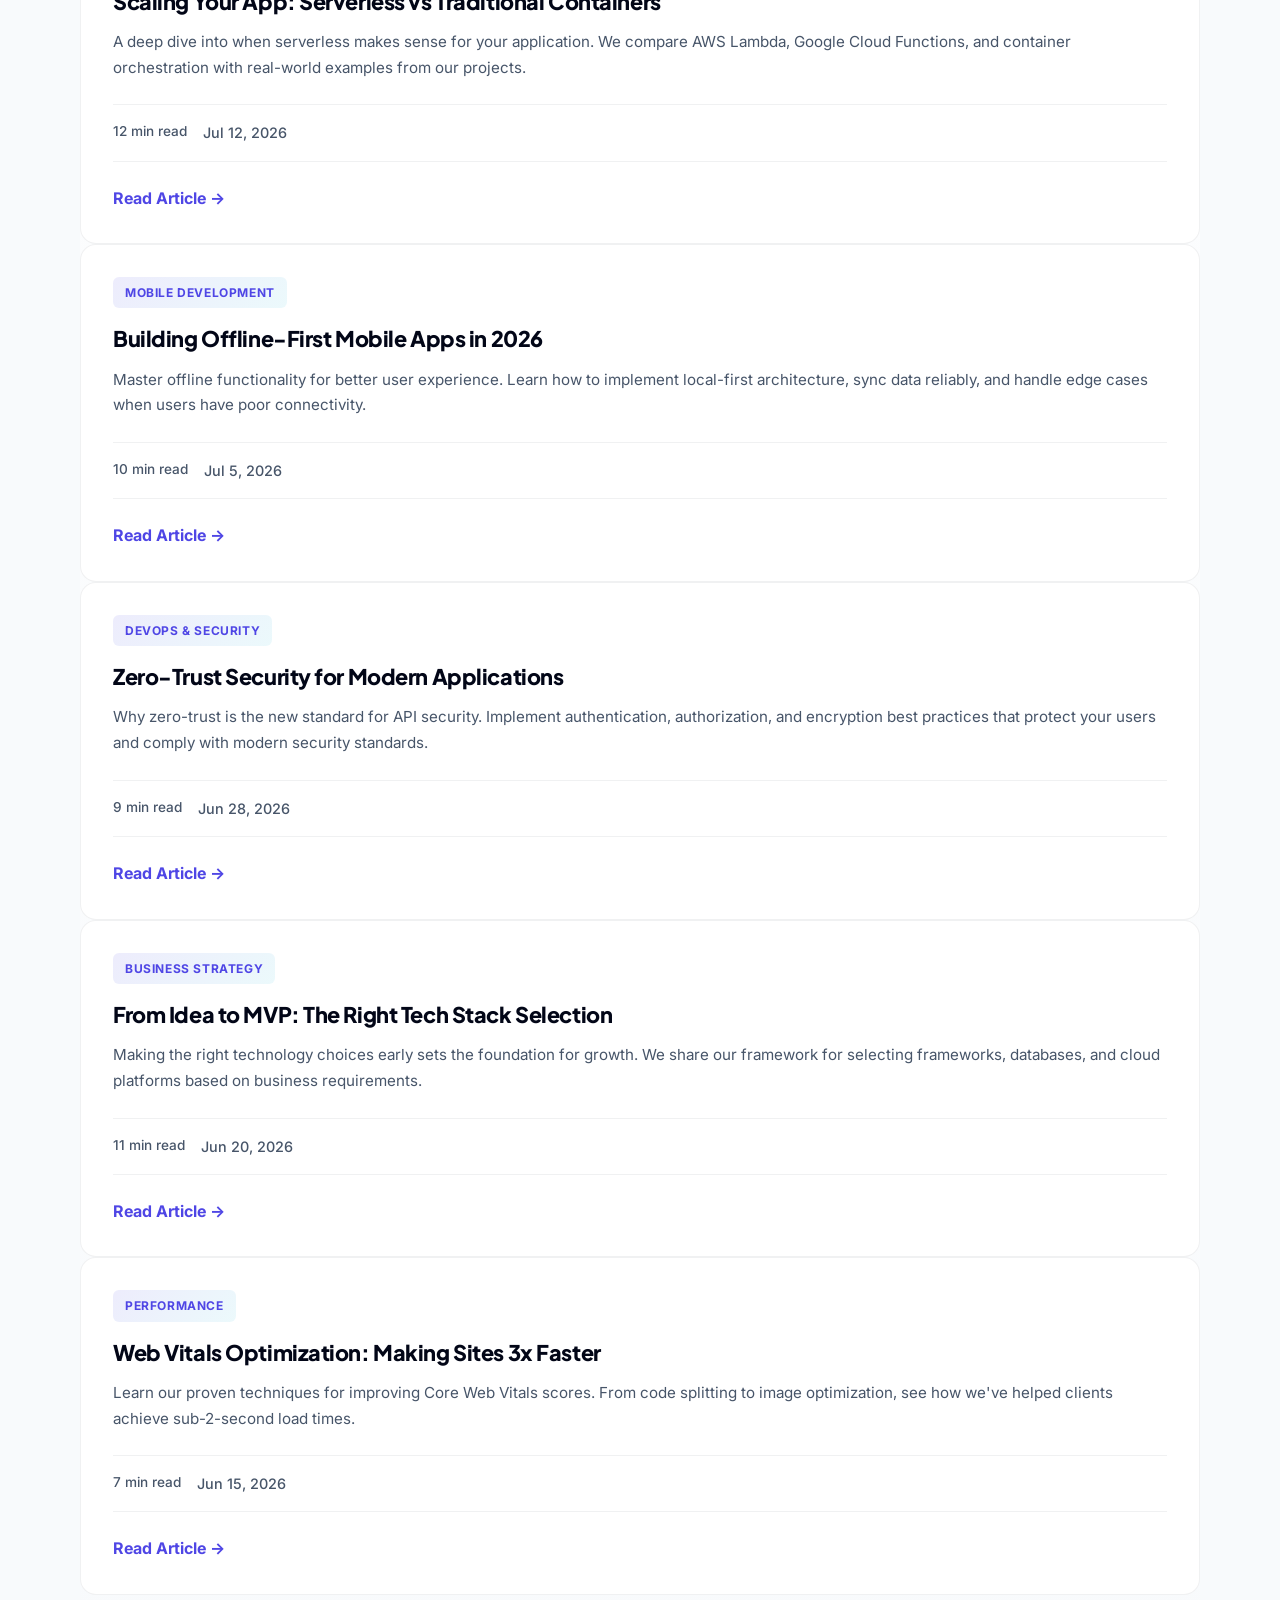
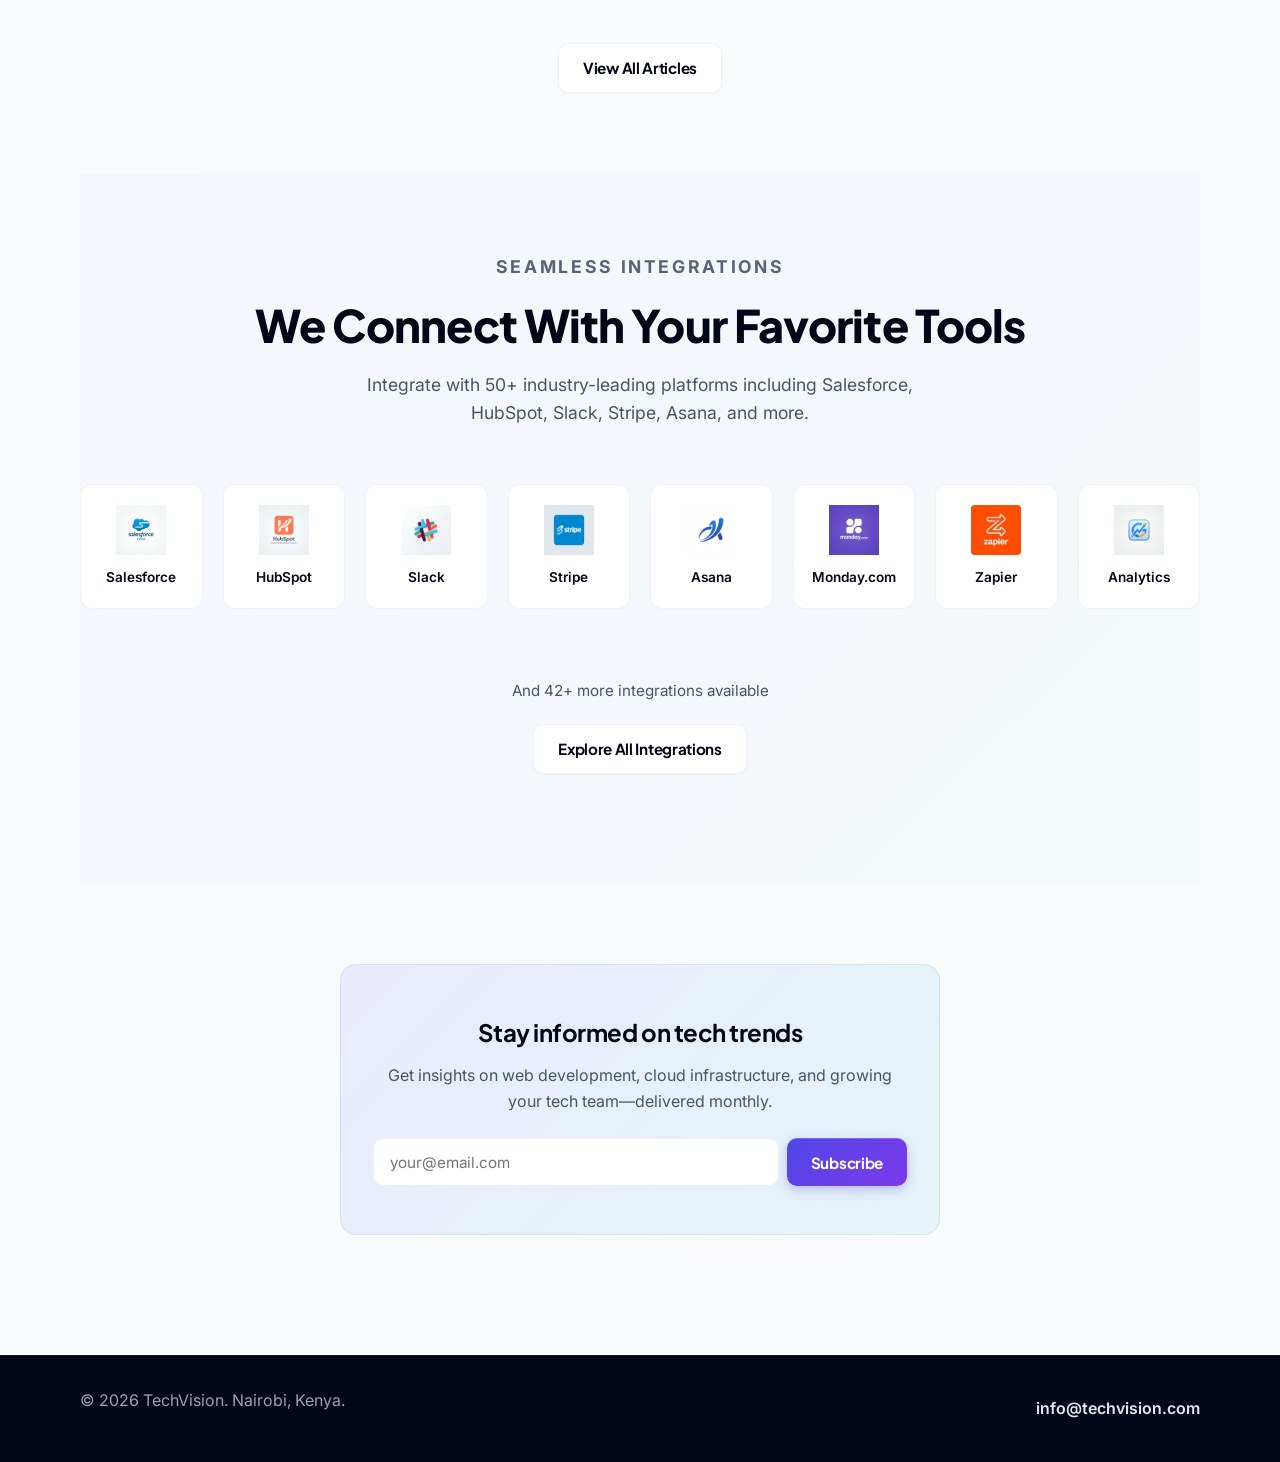
==== commit dbe3899e: "Complete emoji removal and professional blog/insights implementation REMOVED ALL REMAINING EMOJIS: -" ====
--- a/index.html
+++ b/index.html
@@ -31,6 +31,7 @@
             <a href="about.html">About</a>
             <a href="services.html">Services</a>
             <a href="integrations.html">Integrations</a>
+            <a href="blog.html">Blog</a>
             <a href="estimator.html">Cost Estimator</a>
             <a href="contact.html" class="nav-cta">Start a Project</a>
         </div>
@@ -391,12 +392,73 @@
         <div class="insights-grid">
             <article class="insight-card animate-on-scroll">
                 <div class="insight-category">Web Development</div>
-                <h3>Next.js 16: The Future of React Development</h3>
-                <p>Explore the latest features in Next.js 16 including the React Compiler, enhanced caching APIs, and improved performance optimizations that make building scalable web apps faster than ever.</p>
+                <h3>Building High-Performance Web Apps with Next.js 16</h3>
+                <p>Next.js 16 brings revolutionary features to React development. Explore the React Compiler, enhanced caching APIs, and performance optimizations that make building scalable applications faster than ever.</p>
+                <div class="insight-meta">
+                    <span class="read-time">12 min read</span>
+                    <span class="publish-date">Jul 18, 2026</span>
+                </div>
+                <a href="blog.html" class="read-more">Read Article →</a>
+            </article>
+
+            <article class="insight-card animate-on-scroll">
+                <div class="insight-category">Cloud Architecture</div>
+                <h3>Scaling Your Application: Serverless vs Containers</h3>
+                <p>Choosing between serverless and containerized applications depends on your workload. We compare AWS Lambda, Google Cloud Functions, and Kubernetes with real metrics from our production systems.</p>
+                <div class="insight-meta">
+                    <span class="read-time">10 min read</span>
+                    <span class="publish-date">Jul 12, 2026</span>
+                </div>
+                <a href="blog.html" class="read-more">Read Article →</a>
+            </article>
+
+            <article class="insight-card animate-on-scroll">
+                <div class="insight-category">Mobile Development</div>
+                <h3>Building Offline-First Mobile Apps in 2026</h3>
+                <p>Offline functionality isn't a luxury—it's an expectation. Learn how to implement local-first architecture, sync data reliably, and handle edge cases when users have poor connectivity.</p>
+                <div class="insight-meta">
+                    <span class="read-time">9 min read</span>
+                    <span class="publish-date">Jul 5, 2026</span>
+                </div>
+                <a href="blog.html" class="read-more">Read Article →</a>
+            </article>
+
+            <article class="insight-card animate-on-scroll">
+                <div class="insight-category">DevOps & Security</div>
+                <h3>Zero-Trust Security for Modern APIs</h3>
+                <p>Zero-trust architecture is the new standard for securing APIs. Implement authentication, authorization, and encryption best practices that protect your users and comply with modern security standards.</p>
+                <div class="insight-meta">
+                    <span class="read-time">11 min read</span>
+                    <span class="publish-date">Jun 28, 2026</span>
+                </div>
+                <a href="blog.html" class="read-more">Read Article →</a>
+            </article>
+
+            <article class="insight-card animate-on-scroll">
+                <div class="insight-category">Business Strategy</div>
+                <h3>From Idea to MVP: Tech Stack Selection Framework</h3>
+                <p>Making the right technology choices early sets the foundation for growth. We share our framework for selecting frameworks, databases, and platforms based on business requirements and scalability.</p>
                 <div class="insight-meta">
                     <span class="read-time">8 min read</span>
-                    <span class="publish-date">Jul 18, 2026</span>
-                </div>
+                    <span class="publish-date">Jun 20, 2026</span>
+                </div>
+                <a href="blog.html" class="read-more">Read Article →</a>
+            </article>
+
+            <article class="insight-card animate-on-scroll">
+                <div class="insight-category">Performance</div>
+                <h3>Web Vitals Optimization: Making Sites 3x Faster</h3>
+                <p>Improve your Core Web Vitals scores with our proven techniques. From code splitting to image optimization, see how we've achieved sub-2-second load times and 90+ Lighthouse scores.</p>
+                <div class="insight-meta">
+                    <span class="read-time">7 min read</span>
+                    <span class="publish-date">Jun 15, 2026</span>
+                </div>
+                <a href="blog.html" class="read-more">Read Article →</a>
+            </article>
+        </div>
+        <div style="text-align: center; margin-top: 48px;">
+            <a href="blog.html" class="button secondary">Read All Articles</a>
+        </div>
                 <a href="#" class="read-more">Read Article →</a>
             </article>
 
--- a/style.css
+++ b/style.css
@@ -2031,6 +2031,356 @@
     }
 }
 
+/* --- BLOG PAGE --- */
+.blog-hero {
+    background: linear-gradient(135deg, #4f46e5 0%, #7c3aed 50%, #06b6d4 100%);
+    color: white;
+    padding: 80px 20px;
+    text-align: center;
+}
+
+.blog-hero h1 {
+    font-size: clamp(2rem, 5vw, 3.5rem);
+    margin: 20px 0;
+    font-weight: 800;
+}
+
+.featured-article-section {
+    padding: 80px 0;
+    background: var(--soft);
+}
+
+.featured-article {
+    display: grid;
+    grid-template-columns: 1.2fr 1fr;
+    gap: 60px;
+    align-items: center;
+}
+
+.featured-content {
+    padding: 40px;
+}
+
+.article-meta {
+    display: flex;
+    align-items: center;
+    gap: 16px;
+    margin-bottom: 20px;
+}
+
+.featured-category, .article-category {
+    background: linear-gradient(135deg, var(--brand), rgba(6, 182, 212, 0.8));
+    color: white;
+    padding: 6px 14px;
+    border-radius: 20px;
+    font-size: 0.75rem;
+    font-weight: 700;
+    letter-spacing: 0.1em;
+    text-transform: uppercase;
+    display: inline-block;
+}
+
+.publish-date {
+    color: var(--muted);
+    font-size: 0.9rem;
+    font-weight: 500;
+}
+
+.featured-article h2 {
+    font-size: 2.2rem;
+    margin: 16px 0 20px;
+    line-height: 1.3;
+    color: var(--ink);
+}
+
+.article-excerpt {
+    font-size: 1.1rem;
+    color: var(--muted);
+    line-height: 1.8;
+    margin-bottom: 32px;
+}
+
+.article-body {
+    color: var(--muted);
+    line-height: 1.8;
+}
+
+.article-body h3 {
+    font-size: 1.3rem;
+    color: var(--ink);
+    margin: 32px 0 16px;
+    font-weight: 700;
+}
+
+.article-body p {
+    margin-bottom: 16px;
+    font-size: 1rem;
+}
+
+.article-body ul {
+    margin: 16px 0 16px 20px;
+}
+
+.article-footer {
+    display: flex;
+    align-items: center;
+    justify-content: space-between;
+    padding: 32px 0;
+    margin-top: 48px;
+    border-top: 1px solid var(--line);
+    border-bottom: 1px solid var(--line);
+}
+
+.article-tags {
+    display: flex;
+    gap: 8px;
+    flex-wrap: wrap;
+}
+
+.tag {
+    background: var(--soft);
+    color: var(--brand);
+    padding: 6px 12px;
+    border-radius: 6px;
+    font-size: 0.85rem;
+    font-weight: 600;
+}
+
+.featured-image {
+    border-radius: 20px;
+    overflow: hidden;
+    box-shadow: 0 20px 60px rgba(79, 70, 229, 0.15);
+    height: 500px;
+}
+
+/* --- ALL ARTICLES SECTION --- */
+.all-articles-section {
+    padding: 80px 0;
+    background: var(--paper);
+}
+
+.articles-grid {
+    display: grid;
+    grid-template-columns: repeat(auto-fill, minmax(320px, 1fr));
+    gap: 28px;
+}
+
+.article-card {
+    background: var(--soft);
+    border: 1px solid var(--line);
+    border-radius: 16px;
+    padding: 32px;
+    display: flex;
+    flex-direction: column;
+    transition: all 0.3s ease;
+    position: relative;
+}
+
+.article-card::before {
+    content: '';
+    position: absolute;
+    top: 0;
+    left: 0;
+    right: 0;
+    height: 3px;
+    background: linear-gradient(90deg, var(--brand), var(--accent));
+    border-radius: 16px 16px 0 0;
+    transform: scaleX(0);
+    transform-origin: left;
+    transition: transform 0.3s ease;
+}
+
+.article-card:hover::before {
+    transform: scaleX(1);
+}
+
+.article-card:hover {
+    transform: translateY(-8px);
+    border-color: var(--brand);
+    background: var(--paper);
+    box-shadow: 0 20px 40px rgba(79, 70, 229, 0.12);
+}
+
+.article-card h3 {
+    font-size: 1.3rem;
+    margin: 16px 0 12px;
+    color: var(--ink);
+    line-height: 1.4;
+    font-weight: 800;
+    flex-grow: 1;
+}
+
+.article-card p {
+    color: var(--muted);
+    font-size: 0.95rem;
+    line-height: 1.7;
+    margin-bottom: 20px;
+    flex-grow: 1;
+}
+
+.article-details {
+    display: flex;
+    gap: 16px;
+    padding: 16px 0;
+    border-top: 1px solid var(--line);
+    border-bottom: 1px solid var(--line);
+    margin-bottom: 16px;
+    font-size: 0.85rem;
+}
+
+.read-time, .publish-date {
+    color: var(--muted);
+    font-weight: 500;
+}
+
+.read-link {
+    color: var(--brand);
+    font-weight: 700;
+    transition: all 0.3s ease;
+    display: inline-block;
+}
+
+.article-card:hover .read-link {
+    transform: translateX(4px);
+}
+
+/* --- RESPONSIVE BLOG --- */
+@media (max-width: 1024px) {
+    .featured-article {
+        grid-template-columns: 1fr;
+    }
+
+    .featured-image {
+        height: 400px;
+        order: -1;
+    }
+
+    .featured-article h2 {
+        font-size: 1.8rem;
+    }
+}
+
+@media (max-width: 640px) {
+    .blog-hero {
+        padding: 60px 20px;
+    }
+
+    .blog-hero h1 {
+        font-size: 2rem;
+    }
+
+    .featured-content {
+        padding: 20px 0;
+    }
+
+    .featured-article h2 {
+        font-size: 1.5rem;
+    }
+
+    .article-excerpt {
+        font-size: 1rem;
+    }
+
+    .articles-grid {
+        grid-template-columns: 1fr;
+    }
+
+    .article-footer {
+        flex-direction: column;
+        align-items: flex-start;
+        gap: 12px;
+    }
+}
+
+/* --- PROCESS CARDS --- */
+.process-grid {
+    display: grid;
+    grid-template-columns: repeat(auto-fit, minmax(240px, 1fr));
+    gap: 24px;
+    max-width: 1000px;
+    margin: 0 auto;
+}
+
+.process-card {
+    background: var(--paper);
+    border: 1px solid var(--line);
+    border-radius: 16px;
+    padding: 32px 24px;
+    text-align: center;
+    transition: all 0.3s ease;
+    display: flex;
+    flex-direction: column;
+    align-items: center;
+}
+
+.process-card:hover {
+    border-color: var(--brand);
+    transform: translateY(-4px);
+    box-shadow: 0 12px 24px rgba(79, 70, 229, 0.1);
+}
+
+.process-icon {
+    width: 80px;
+    height: 80px;
+    border-radius: 16px;
+    display: flex;
+    align-items: center;
+    justify-content: center;
+    margin-bottom: 20px;
+    color: white;
+    transition: all 0.3s ease;
+    flex-shrink: 0;
+}
+
+.process-icon svg {
+    width: 40px;
+    height: 40px;
+    stroke-width: 2;
+}
+
+.process-icon.discovery {
+    background: linear-gradient(135deg, #667EEA, #764BA2);
+}
+
+.process-icon.design {
+    background: linear-gradient(135deg, #F093FB, #F5576C);
+}
+
+.process-icon.development {
+    background: linear-gradient(135deg, #4FACFE, #00F2FE);
+}
+
+.process-icon.launch {
+    background: linear-gradient(135deg, #FA709A, #FEE140);
+}
+
+.process-card:hover .process-icon {
+    transform: scale(1.1);
+}
+
+.process-card h3 {
+    font-size: 1.2rem;
+    margin: 0 0 12px;
+    color: var(--ink);
+    font-weight: 700;
+}
+
+.process-card p {
+    color: var(--muted);
+    font-size: 0.95rem;
+    line-height: 1.6;
+    margin: 0;
+}
+
+.search-icon-svg {
+    width: 20px;
+    height: 20px;
+    color: var(--muted);
+    position: absolute;
+    left: 18px;
+    pointer-events: none;
+}
+
 /* --- SERVICES SHOWCASE --- */
 .services-showcase {
     padding: 100px 0;
